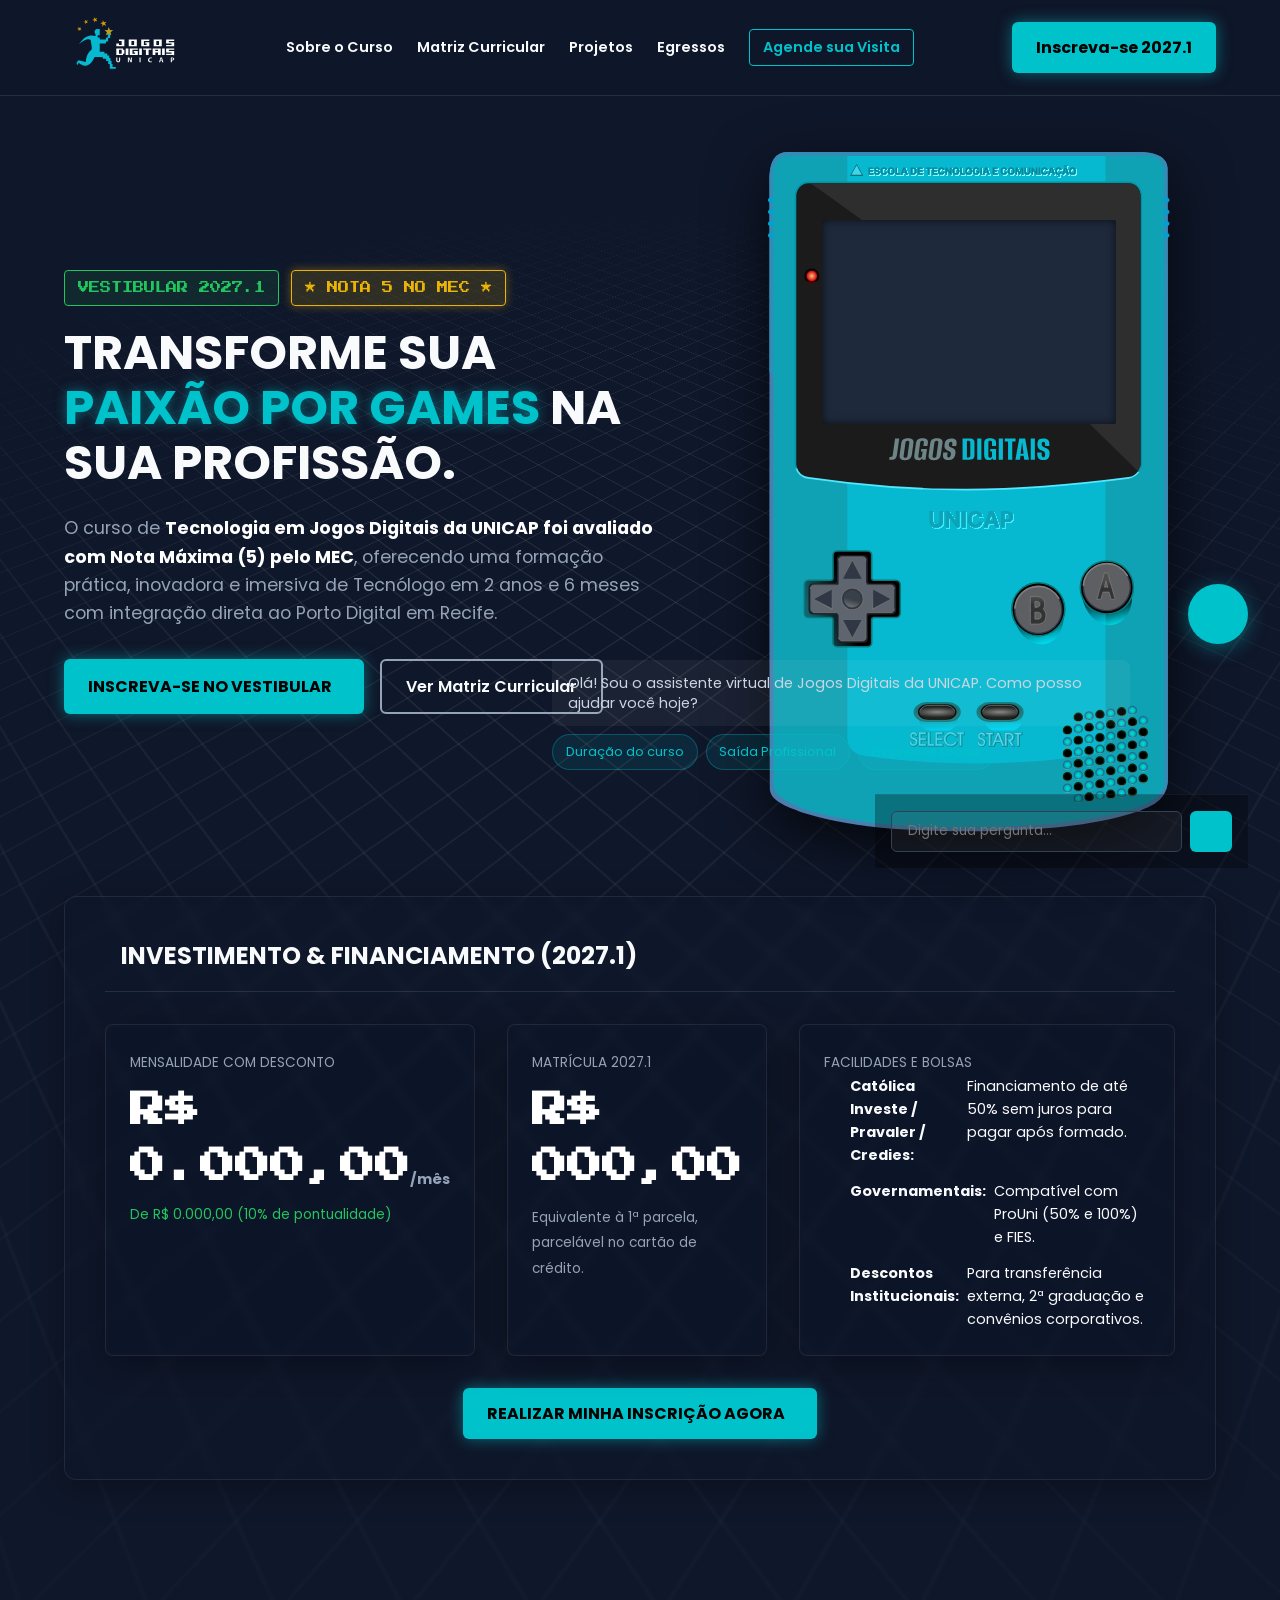
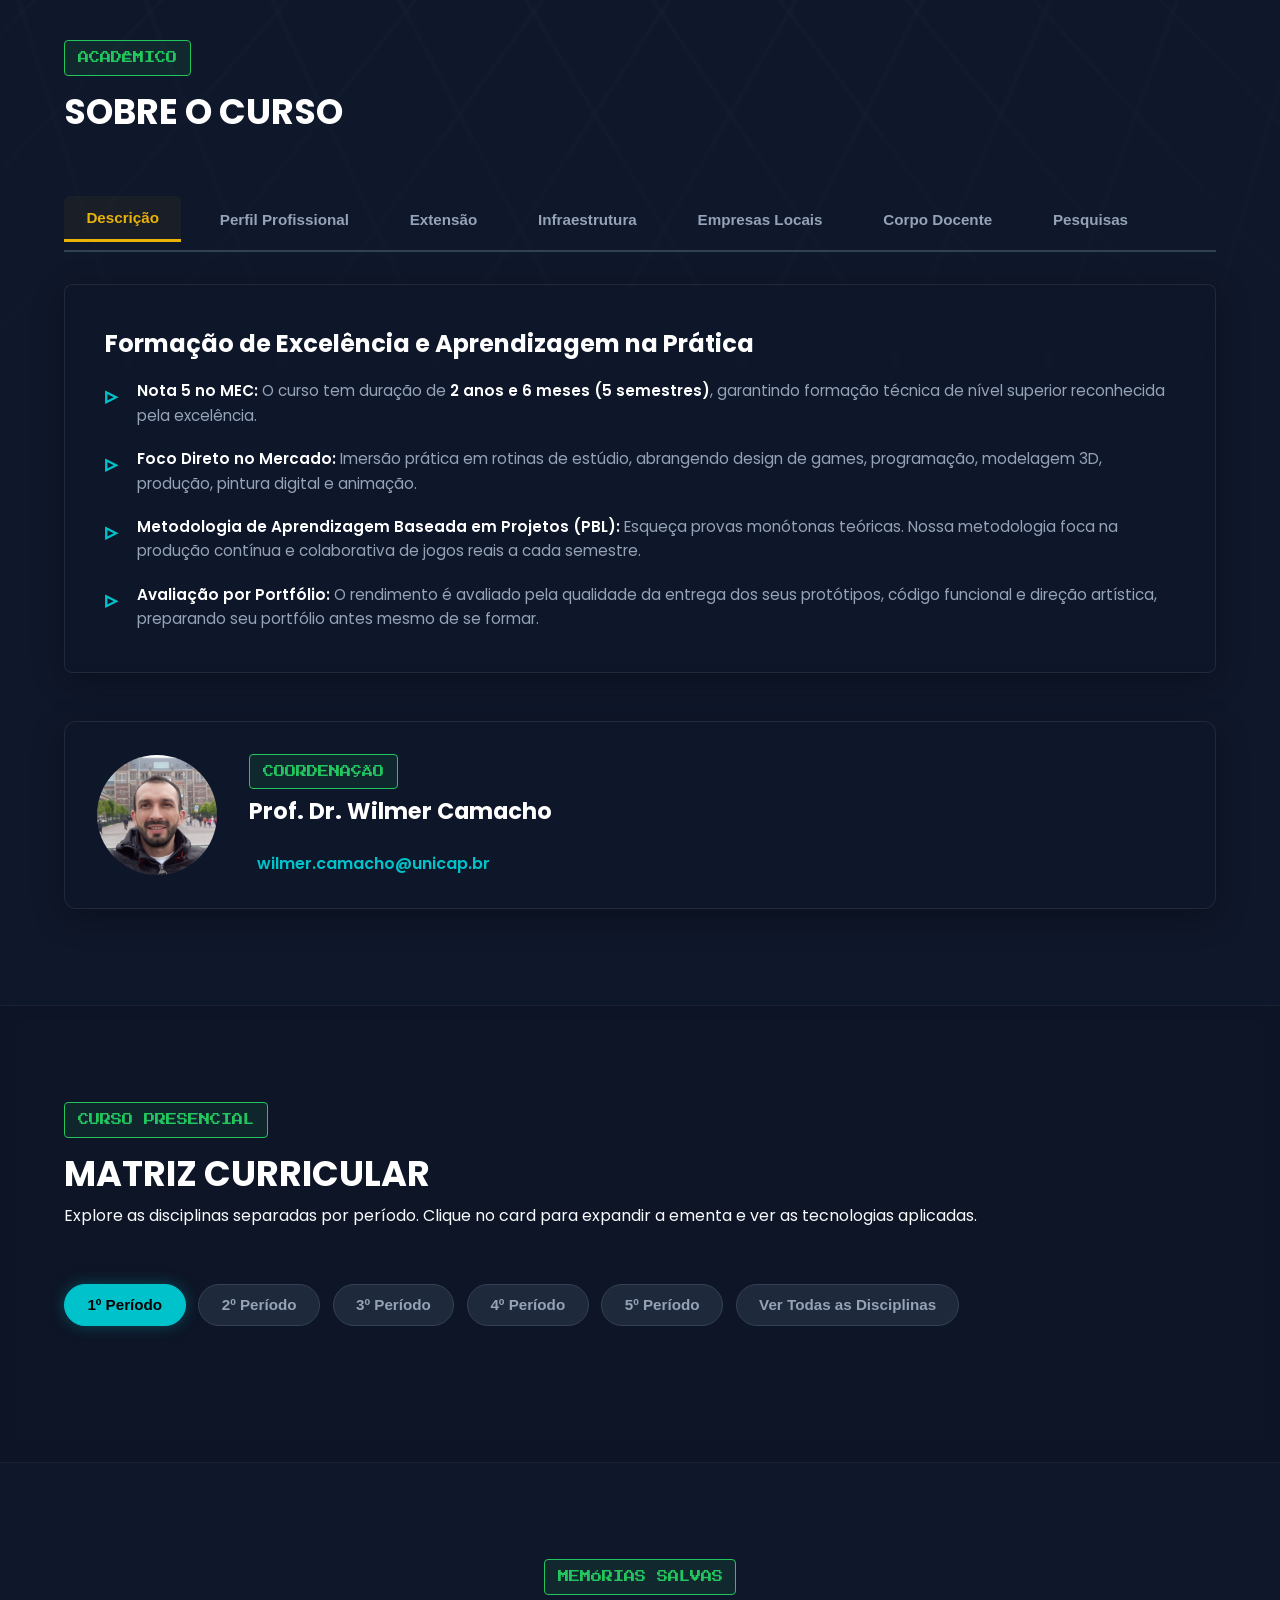
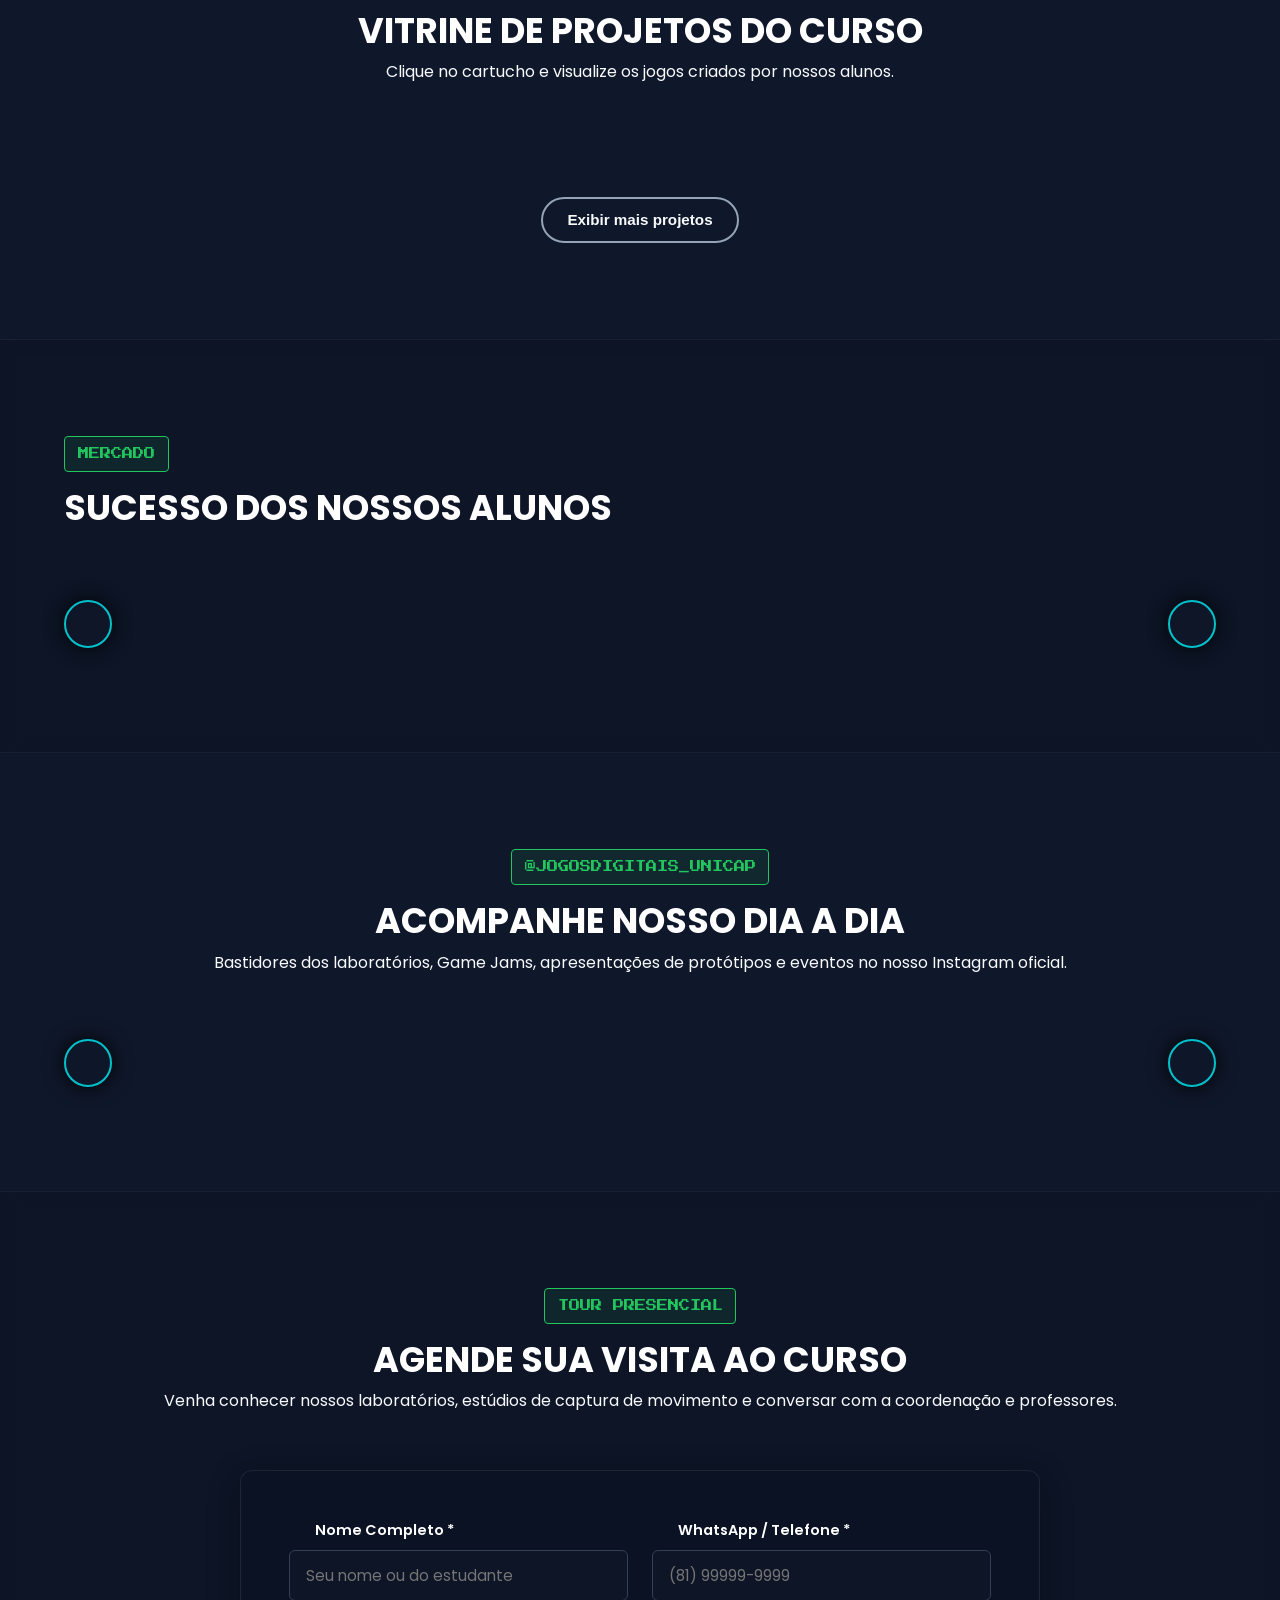
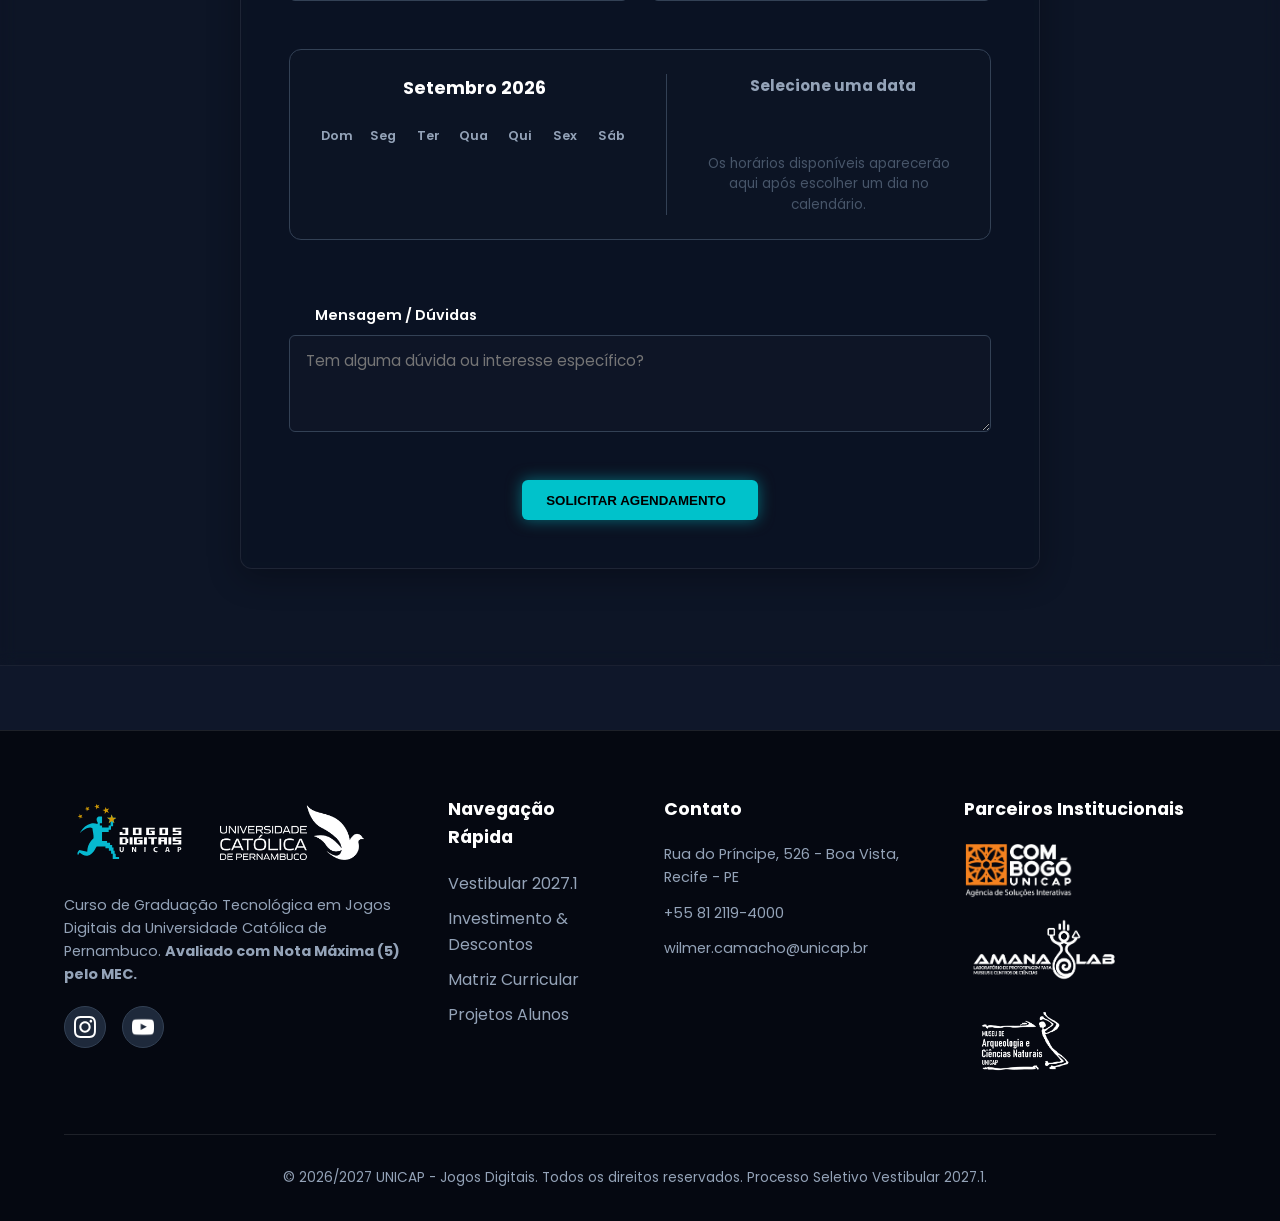
==== index.html @ 8d7120dd "ChatBot Fixed" ====
<!DOCTYPE html>
<html lang="pt-BR">
<head>
    <meta charset="UTF-8">
    <meta name="viewport" content="width=device-width, initial-scale=1.0">
    <title>Jogos Digitais | UNICAP - Nota 5 no MEC | Vestibular 2027.1</title>
    <!-- ========================================== -->
    <!-- CONFIGURAÇÕES DE COMPARTILHAMENTO (OPEN GRAPH) -->
    <!-- ========================================== -->
    
    <!-- Título principal do link -->
    <meta property="og:title" content="Jogos Digitais | UNICAP - Nota 5 no MEC">
    
    <!-- Descrição que aparece embaixo do título -->
    <meta property="og:description" content="Transforme sua paixão por games na sua profissão. Avaliado com nota máxima pelo MEC. Inscreva-se no Vestibular 2027.1!">
    
    <!-- URL exata do seu site publicado na Vercel -->
    <meta property="og:url" content="https://jogosdigitaisunicap.vercel.app">
    
    <link rel="icon" type="image/svg+xml" href="assets/icons/jogos_icon.svg">
    <link rel="preconnect" href="https://fonts.googleapis.com">
    <link rel="preconnect" href="https://fonts.gstatic.com" crossorigin>
    <link href="https://fonts.googleapis.com/css2?family=Poppins:wght@300;400;600;700&family=Press+Start+2P&display=swap" rel="stylesheet">
    <script src="https://unpkg.com/lucide@latest"></script>
    <link rel="stylesheet" href="style.css">
</head>
<body>

    <header class="header">
        <div class="container header-content">
            <a href="#hero" class="logo">
                <img src="assets/logos/Jogos_mec.svg" alt="Logo Jogos Digitais UNICAP" onerror="this.src='https://placehold.co/220x70/111827/00ff66?text=JOGOS+UNICAP'">
            </a>
            <nav class="nav" id="nav-menu">
                <a href="#sobre">Sobre o Curso</a>
                <a href="#matriz">Matriz Curricular</a>
                <a href="#projetos">Projetos</a>
                <a href="#egressos">Egressos</a>
                <a href="#visita" class="nav-highlight">Agende sua Visita</a>
            </nav>
            <a href="#investimento" class="btn-cta-pulse">Inscreva-se 2027.1</a>
            <button class="menu-toggle" id="menu-toggle" aria-label="Abrir Menu">
                <i data-lucide="menu"></i>
            </button>
        </div>
    </header>

    <main>
        <section id="hero" class="hero-section">
            <div class="container hero-grid">
                <div class="hero-text">
                    <div class="badges-group">
                        <span class="badge-retro">VESTIBULAR 2027.1</span>
                        <span class="badge-retro badge-gold">★ NOTA 5 NO MEC ★</span>
                    </div>
                    <h1>TRANSFORME SUA <span class="highlight-teal">PAIXÃO POR GAMES</span> NA SUA PROFISSÃO.</h1>
                    <p>O curso de <strong>Tecnologia em Jogos Digitais da UNICAP foi avaliado com Nota Máxima (5) pelo MEC</strong>, oferecendo uma formação prática, inovadora e imersiva de Tecnólogo em 2 anos e 6 meses com integração direta ao Porto Digital em Recife.</p>
                    <div class="hero-actions">
                        <a href="#investimento" class="btn-primary">INSCREVA-SE NO VESTIBULAR <i data-lucide="gamepad-2"></i></a>
                        <a href="#matriz" class="btn-secondary">Ver Matriz Curricular</a>
                    </div>
                </div>
                <div class="hero-image">
                    <div class="gameboy-wrapper">
                        <img src="assets/demo/jogosboy.svg" alt="Game Boy UNICAP Jogos" class="gameboy-svg">
                        <div class="gameboy-screen">
                            <iframe src="https://www.youtube-nocookie.com/embed/tpFPva4w9Sg?autoplay=1&mute=1&loop=1&playlist=tpFPva4w9Sg&controls=0&showinfo=0&rel=0&modestbranding=1" title="Showreel Jogos UNICAP" allow="accelerometer; autoplay; clipboard-write; encrypted-media; gyroscope; picture-in-picture" allowfullscreen></iframe>
                        </div>
                    </div>
                </div>
            </div>

            <!-- CARD DE INVESTIMENTO (Controlado pelo admin.js) -->
            <div id="investimento" class="container investment-container">
                <div class="investment-card">
                    <div class="inv-header">
                        <i data-lucide="award" class="icon-accent"></i>
                        <h2>INVESTIMENTO & FINANCIAMENTO (2027.1)</h2>
                    </div>
                    <div class="inv-grid">
                        <div class="inv-box highlight-box">
                            <span class="label">Mensalidade com Desconto</span>
                            <div class="price">R$ 0.000,00<span class="period">/mês</span></div>
                            <span class="old-price">De R$ 0.000,00 (10% de pontualidade)</span>
                        </div>
                        <div class="inv-box">
                            <span class="label">Matrícula 2027.1</span>
                            <div class="price">R$ 000,00</div>
                            <span class="desc">Equivalente à 1ª parcela, parcelável no cartão de crédito.</span>
                        </div>
                        <div class="inv-box benefits">
                            <span class="label">Facilidades e Bolsas</span>
                            <ul>
                                <li><i data-lucide="check-circle-2"></i> <strong>Católica Investe / Pravaler / Credies:</strong> Financiamento de até 50% sem juros para pagar após formado.</li>
                                <li><i data-lucide="check-circle-2"></i> <strong>Governamentais:</strong> Compatível com ProUni (50% e 100%) e FIES.</li>
                                <li><i data-lucide="check-circle-2"></i> <strong>Descontos Institucionais:</strong> Para transferência externa, 2ª graduação e convênios corporativos.</li>
                            </ul>
                        </div>
                    </div>
                    <div class="inv-cta text-center">
                        <a href="https://portal.unicap.br/w/jogos-digitais#presencial/sobre" target="_blank" class="btn-primary">REALIZAR MINHA INSCRIÇÃO AGORA <i data-lucide="arrow-right"></i></a>
                    </div>
                </div>
            </div>
        </section>

        <!-- SEÇÃO 2: SOBRE O CURSO -->
        <section id="sobre" class="section">
            <div class="container">
                <div class="section-title">
                    <span class="badge-retro">ACADÊMICO</span>
                    <h2>SOBRE O CURSO</h2>
                </div>
                
                <div class="tabs-header">
                    <button class="tab-btn active" data-tab="tab-desc">Descrição</button>
                    <button class="tab-btn" data-tab="tab-perfil">Perfil Profissional</button>
                    <button class="tab-btn" data-tab="tab-extensao">Extensão</button>
                    <button class="tab-btn" data-tab="tab-infra">Infraestrutura</button>
                    <button class="tab-btn" data-tab="tab-parceiros">Empresas Locais</button>
                    <button class="tab-btn" data-tab="tab-docentes">Corpo Docente</button>
                    <button class="tab-btn" data-tab="tab-pesquisas">Pesquisas</button>
                </div>

                <div class="tabs-content">
                    <div class="tab-pane active" id="tab-desc">
                        <h3>Formação de Excelência e Aprendizagem na Prática</h3>
                        <ul class="custom-bullet-list">
                            <li><strong>Nota 5 no MEC:</strong> O curso tem duração de <strong>2 anos e 6 meses (5 semestres)</strong>, garantindo formação técnica de nível superior reconhecida pela excelência.</li>
                            <li><strong>Foco Direto no Mercado:</strong> Imersão prática em rotinas de estúdio, abrangendo design de games, programação, modelagem 3D, produção, pintura digital e animação.</li>
                            <li><strong>Metodologia de Aprendizagem Baseada em Projetos (PBL):</strong> Esqueça provas monótonas teóricas. Nossa metodologia foca na produção contínua e colaborativa de jogos reais a cada semestre.</li>
                            <li><strong>Avaliação por Portfólio:</strong> O rendimento é avaliado pela qualidade da entrega dos seus protótipos, código funcional e direção artística, preparando seu portfólio antes mesmo de se formar.</li>
                        </ul>
                    </div>
                    
                    <div class="tab-pane" id="tab-perfil">
                        <h3>Competências do Egresso</h3>
                        <p>O profissional formado no curso de Jogos Digitais sai pronto para liderar nas seguintes áreas de atuação:</p>
                        <div class="tags-grid">
                            <span>Programador de Jogos</span>
                            <span>Artista Conceitual</span>
                            <span>Game Designer</span> 
                            <span>Level Designer</span>
                            <span>Produtor</span>
                            <span>Modelador 3D / Animador</span>
                            <span>QA (Quality Assurance)</span>
                        </div>
                    </div>
                    
                    <div class="tab-pane" id="tab-extensao">
                        <h3>Conexão com Empresas e Projetos Reais</h3>
                        <p>Oportunidade de atuar na <a href="https://combogounicap.vercel.app/" class="link-destaque" target="_blank" rel="noopener noreferrer">Combogó UNICAP</a>, a agência de soluções interativas do curso de Jogos desenvolvendo projetos para clientes reais. Além da Combogó temos o projeto Manifesto PowerUP, onde o aluno terá a experiência de atuar em conjunto com a empresa <a href="https://www.manifestogames.com.br" class="link-destaque" target="_blank" rel="noopener noreferrer">Manifesto Games</a> de Recife.</p>
                    </div>
                    
                    <div class="tab-pane" id="tab-infra">
                        <h3>Laboratórios e Tecnologia de Ponta</h3>
                        <p>Máquinas equipadas com 32GB de RAM, placas de vídeo de 8GB VRAM e SSDs, prontas para as maiores Game Engines.</p>
                        <div class="carousel-container" style="margin-top: 2rem;">
                            <button class="carousel-btn prev" id="carousel-prev"><i data-lucide="chevron-left"></i></button>
                            <div class="carousel-track-wrapper">
                                <div class="carousel-track" id="carousel-track">
                                    <div class="carousel-slide"><img src="https://images.unsplash.com/photo-1592478411213-6153e4ebc07d?auto=format&fit=crop&q=80&w=800" alt="Lab Computação Gráfica"><span>Lab de Computação Gráfica (PCs)</span></div>
                                    <div class="carousel-slide"><img src="https://images.unsplash.com/photo-1592478411213-6153e4ebc07d?auto=format&fit=crop&q=80&w=800" alt="Sala de Realidade Virtual"><span>Estúdio de Realidade Virtual (VR) & Realidade Aumentada</span></div>
                                    <div class="carousel-slide"><img src="https://images.unsplash.com/photo-1598488035139-bdbb2231ce04?auto=format&fit=crop&q=80&w=800" alt="Estúdio de Captura"><span>Estúdio de Captura de Movimento (MoCap) & Áudio</span></div>
                                    <div class="carousel-slide"><img src="https://images.unsplash.com/photo-1522071820081-009f0129c71c?auto=format&fit=crop&q=80&w=800" alt="Coworking"><span>Espaço de Coworking e Desenvolvimento de Jogos</span></div>
                                </div>
                            </div>
                            <button class="carousel-btn next" id="carousel-next"><i data-lucide="chevron-right"></i></button>
                        </div>
                    </div>
                    
<div class="tab-pane" id="tab-parceiros">
                        <h3>Conexão com o Porto Digital e Empresas de Recife</h3>
                        
                        <!-- TEXTO SOBRE O MERCADO DE GAMES EM 3 IDIOMAS -->
                        <div class="market-stats" style="margin-bottom: 2rem; background: rgba(15, 23, 42, 0.4); padding: 1.5rem; border-radius: 8px; border-left: 4px solid var(--accent-teal);">
                            
                            <!-- PORTUGUÊS -->
                            <p class="lang-text lang-pt" style="margin-bottom: 0;">O mercado brasileiro de games está em constante expansão, crescendo 8% ao ano e já superando a marca de R$ 12 bilhões em faturamento (<a href="https://www.folhape.com.br/colunistas/tecnologia-e-games/o-mercado-brasileiro-de-games-cresceu-8-em-um-ano-e-ja-supera-r-12-bilhoes/58509/" target="_blank" style="color: #00C2CB; font-weight: bold; text-decoration: none;">Folha PE</a>), consolidando a indústria nacional em um mercado bilionário de altíssimo impacto (<a href="https://www.gazetadopovo.com.br/brasil/industria-nacional-games-fatia-mercado-bilionario-brasil/" target="_blank" style="color: #00C2CB; font-weight: bold; text-decoration: none;">Gazeta do Povo</a>).</p>                        
                        </div>

                        <p>Clique nos estúdios locais para conhecer suas produções:</p>
                        <!-- GERADO VIA JS PELO DATA.JSON -->
                        <div class="partners-grid" id="partners-grid"></div>
                    </div>

                    <div class="tab-pane" id="tab-docentes">
                        <h3>Mestres e Doutores</h3>
                        <p>Conheça os professores que guiarão sua formação acadêmica e profissional:</p>
                        <div class="docentes-grid" id="docentes-grid"></div>
                    </div>

                    <div class="tab-pane" id="tab-pesquisas">
                        <h3>Produções Científicas e Iniciação</h3>
                        <p>Projetos de pesquisa liderados por nossos docentes e alunos, conectando inovação e tecnologia:</p>
                        <div style="margin-bottom: 2rem;">
                            <select class="pesq-dropdown" id="pesq-filter-select" aria-label="Filtrar por professor">
                                <option value="Todos">Exibir todos os docentes</option>
                            </select>
                        </div>
                        <div class="pesquisas-list" id="pesquisas-list"></div>
                    </div>
                </div>

                <!-- COORDENAÇÃO -->
                <div class="coord-card">              
                    <img src="assets/docentes/wilmer.jpeg" alt="Coordenador Prof. Dr. Wilmer Camacho" class="coord-img" onerror="this.src='https://placehold.co/120x120/1e293b/00C2CB?text=UNICAP'">
                    <div class="coord-info">
                        <span class="badge-retro">COORDENAÇÃO</span>
                        <h3>Prof. Dr. Wilmer Camacho</h3>
                        <a href="mailto:wilmer.camacho@unicap.br" class="btn-link"><i data-lucide="mail"></i> wilmer.camacho@unicap.br</a>
                    </div>
                </div>
            </div>
        </section>

        <!-- SEÇÃO 3: MATRIZ CURRICULAR INTERATIVA -->
        <section id="matriz" class="section bg-darker">
            <div class="container">
                <div class="section-title">
                    <span class="badge-retro">CURSO PRESENCIAL</span>
                    <h2>MATRIZ CURRICULAR</h2>
                    <p>Explore as disciplinas separadas por período. Clique no card para expandir a ementa e ver as tecnologias aplicadas.</p>
                </div>
                <div class="filter-pills period-tabs">
                    <button class="pill active" data-period="1º SEMESTRE">1º Período</button>
                    <button class="pill" data-period="2º SEMESTRE">2º Período</button>
                    <button class="pill" data-period="3º SEMESTRE">3º Período</button>
                    <button class="pill" data-period="4º SEMESTRE">4º Período</button>
                    <button class="pill" data-period="5º SEMESTRE">5º Período</button>
                    <button class="pill" data-period="all">Ver Todas as Disciplinas</button>
                </div>
                <div class="curriculum-grid" id="curriculum-grid"></div>
            </div>
        </section>

        <!-- SEÇÃO 4: PROJETOS DOS ALUNOS (CARREGAMENTO +4) -->
        <section id="projetos" class="section">
            <div class="container">
                <div class="section-title text-center">
                    <span class="badge-retro">MEMÓRIAS SALVAS</span>
                    <h2>VITRINE DE PROJETOS DO CURSO</h2>
                    <p>Clique no cartucho e visualize os jogos criados por nossos alunos.</p>
                </div>
                <div class="gbc-grid" id="gbc-grid"></div>
                <div id="load-more-games-container" style="text-align: center; margin-top: 3.5rem;">
                    <button id="load-more-games" class="btn-secondary" style="border-radius: 30px; font-size: 0.95rem;">
                        Exibir mais projetos <i data-lucide="chevron-down"></i>
                    </button>
                </div>
            </div>
        </section>

        <!-- SEÇÃO 5: EGRESSOS -->
        <section id="egressos" class="section bg-darker">
            <div class="container">
                <div class="section-title">
                    <span class="badge-retro">MERCADO</span>
                    <h2>SUCESSO DOS NOSSOS ALUNOS</h2>
                </div>
                <div class="egressos-carousel-wrapper">
                    <button class="egressos-btn prev" id="egressos-prev" aria-label="Ver anterior"><i data-lucide="chevron-left"></i></button>
                    <div class="egressos-grid" id="egressos-grid"></div>
                    <button class="egressos-btn next" id="egressos-next" aria-label="Ver próximo"><i data-lucide="chevron-right"></i></button>
                </div>
            </div>
        </section>

        <!-- SEÇÃO 7: FEED DO INSTAGRAM -->
        <section id="instagram" class="section">
            <div class="container">
                <div class="section-title text-center">
                    <span class="badge-retro">@JOGOSDIGITAIS_UNICAP</span>
                    <h2>ACOMPANHE NOSSO DIA A DIA</h2>
                    <p>Bastidores dos laboratórios, Game Jams, apresentações de protótipos e eventos no nosso Instagram oficial.</p>
                </div>
                <div class="insta-carousel-wrapper">
                    <button class="insta-btn prev" id="insta-prev" aria-label="Ver post anterior"><i data-lucide="chevron-left"></i></button>
                    <div class="insta-grid" id="insta-grid"></div>
                    <button class="insta-btn next" id="insta-next" aria-label="Ver próximo post"><i data-lucide="chevron-right"></i></button>
                </div>
            </div>
        </section>
        
        <!-- SEÇÃO 8: AGENDE SUA VISITA AO CURSO -->
        <section id="visita" class="section bg-darker">
            <div class="container">
                <div class="section-title text-center">
                    <span class="badge-retro">TOUR PRESENCIAL</span>
                    <h2>AGENDE SUA VISITA AO CURSO</h2>
                    <p>Venha conhecer nossos laboratórios, estúdios de captura de movimento e conversar com a coordenação e professores.</p>
                </div>
                
                <div class="schedule-container">
                <!-- Configurações invisíveis do FormSubmit mudar https://formsubmit.co/emaildocoordenador pedir a hash e inserir igual abaixo-->
                  <form id="schedule-form" class="schedule-form" action="https://formsubmit.co/2dcd9e67b56e01b83ef051fa88e1520e" method="POST"> 
    
                      <!-- Configurações invisíveis do FormSubmit -->
                        <input type="hidden" name="_subject" value="Novo Agendamento de Visita - Jogos Digitais">
                        <input type="hidden" name="_captcha" value="false">
                        <input type="hidden" name="_template" value="table">
                        <input type="hidden" name="_cc" value="rennan.raffaele@unicap.br">
                        
                        <div class="form-grid" style="margin-bottom: 1.5rem;">
                            <div class="form-group">
                                <label for="nome"><i data-lucide="user"></i> Nome Completo *</label>
                                <input type="text" id="nome" name="nome" placeholder="Seu nome ou do estudante" required>
                            </div>
                            <div class="form-group">
                                <label for="whatsapp"><i data-lucide="phone"></i> WhatsApp / Telefone *</label>
                                <input type="tel" id="whatsapp" name="whatsapp" placeholder="(81) 99999-9999" required>
                            </div>
                        </div>

                        <!-- NOVO COMPONENTE DE AGENDA -->
                        <div class="custom-booking-wrapper">
                            <!-- Esquerda: Calendário -->
                            <div class="booking-calendar">
                                <div class="calendar-header-nav">
                                    <button type="button" id="cal-prev" aria-label="Mês Anterior"><i data-lucide="chevron-left"></i></button>
                                    <h4 id="cal-month-year">Setembro 2026</h4>
                                    <button type="button" id="cal-next" aria-label="Próximo Mês"><i data-lucide="chevron-right"></i></button>
                                </div>
                                <div class="calendar-weekdays">
                                    <span>Dom</span><span>Seg</span><span>Ter</span><span>Qua</span><span>Qui</span><span>Sex</span><span>Sáb</span>
                                </div>
                                <div class="calendar-days-grid" id="cal-days-grid">
                                    <!-- Dias gerados via JS -->
                                </div>
                            </div>
                            
                            <!-- Direita: Horários -->
                            <div class="booking-times">
                                <h4 id="selected-date-label" class="times-header">Selecione uma data</h4>
                                <div class="times-grid" id="times-grid">
                                    <p class="time-placeholder">Os horários disponíveis aparecerão aqui após escolher um dia no calendário.</p>
                                    <!-- Botões de hora gerados via JS -->
                                </div>
                            </div>
                        </div>

                        <!-- Inputs Ocultos que guardarão a escolha para enviar no formulário -->
                        <input type="hidden" id="data-visita" name="data-visita" required>
                        <input type="hidden" id="hora-visita" name="hora-visita" required>

                        <div class="form-group full-width" style="margin-top: 1.5rem;">
                            <label for="mensagem"><i data-lucide="message-square"></i> Mensagem / Dúvidas</label>
                            <textarea id="mensagem" name="mensagem" rows="3" placeholder="Tem alguma dúvida ou interesse específico?"></textarea>
                        </div>

                        <div class="form-submit text-center">
                            <button type="submit" class="btn-primary" id="btn-submit-agenda">SOLICITAR AGENDAMENTO <i data-lucide="send"></i></button>
                        </div>
                    </form>
                </div>        
                </section>
    </main>

    <!-- FOOTER RESTAURADO E DISTRIBUÍDO EM GRADE -->
    <footer class="footer">
        <div class="container footer-grid">
            <div class="footer-col">
                <div class="footer-logos-group">
                    <a href="https://portal.unicap.br/w/jogos-digitais#presencial/sobre" target="_blank" class="footer-logo-link">
                        <img src="assets/logos/Jogos_mec.svg" alt="Logo Jogos UNICAP" class="footer-logo-main" onerror="this.src='https://placehold.co/180x50/111827/00ff66?text=JOGOS+UNICAP'">
                    </a>
                    <a href="https://portal.unicap.br/w/jogos-digitais#presencial/sobre" target="_blank" class="unicap-link">
                        <img src="assets/logos/Unicap_logo.png" alt="Logo UNICAP" class="footer-logo-unicap" onerror="this.src='https://placehold.co/120x40/1f2937/ffffff?text=UNICAP'">
                    </a>
                </div>
                <p>Curso de Graduação Tecnológica em Jogos Digitais da Universidade Católica de Pernambuco. <strong>Avaliado com Nota Máxima (5) pelo MEC.</strong></p> 
                <div class="social-links">
                    <a href="https://www.instagram.com/jogosdigitais_unicap/" target="_blank" aria-label="Instagram">
                        <img src="assets/icons/instagram_icon.svg" alt="Instagram Oficial" class="custom-social-icon" onerror="this.src='https://placehold.co/24x24/1e293b/ffffff?text=IG'">
                    </a>
                    <a href="https://www.youtube.com/@jogosdigitaisunicap" target="_blank" aria-label="YouTube">
                        <img src="assets/icons/youtube_icon.png" alt="YouTube Oficial" class="custom-social-icon" onerror="this.src='https://placehold.co/24x24/1e293b/ffffff?text=YT'">
                    </a>
                </div>
            </div>
            
            <div class="footer-col">
                <h4>Navegação Rápida</h4>
                <ul>
                    <li><a href="#hero">Vestibular 2027.1</a></li>
                    <li><a href="#investimento">Investimento & Descontos</a></li>
                    <li><a href="#matriz">Matriz Curricular</a></li>
                    <li><a href="#projetos">Projetos Alunos</a></li>
                </ul>
            </div>
            
            <div class="footer-col">
                <h4>Contato</h4>
                <p><i data-lucide="map-pin"></i> Rua do Príncipe, 526 - Boa Vista, Recife - PE</p>
                <p><i data-lucide="phone"></i> +55 81 2119-4000</p>
                <p><i data-lucide="mail"></i> wilmer.camacho@unicap.br</p>
            </div>
            
            <div class="footer-col partners-col">
                <h4>Parceiros Institucionais</h4>
                <div class="footer-logos">
                    <a href="https://www.combogounicap.vercel.app" target="_blank"><img src="assets/logos/Combogo_logo.png" alt="Combogó" class="inst-partner-logo" onerror="this.src='https://placehold.co/120x45/1f2937/ffffff?text=COMBOGÓ'"></a>
                    <a href="https://portal.unicap.br/" target="_blank"><img src="assets/labs/Amana_Lab.png" alt="Amana Lab" class="inst-partner-logo logo-amana" onerror="this.src='https://placehold.co/120x45/1f2937/ffffff?text=AMANA'"></a>
                    <a href="https://portal.unicap.br/museu" target="_blank"><img src="assets/labs/museu.png" alt="Museu" class="inst-partner-logo logo-museu" onerror="this.src='https://placehold.co/120x45/1f2937/ffffff?text=MUSEU'"></a>
                </div>
            </div>
        </div> 
        
        <div class="container">
            <div class="footer-bottom text-center">
                <p id="copyright-text">&copy; 2026/2027 UNICAP - Jogos Digitais. Todos os direitos reservados. Processo Seletivo Vestibular 2027.1.</p>
            </div>
        </div>
    </footer>

    <!-- MODAIS E SCRIPTS -->
    <div id="game-modal" class="modal-overlay hidden">
        <div class="modal-content"><button class="modal-close" id="modal-close"><i data-lucide="x"></i></button><div class="modal-body" id="modal-body"></div></div>
    </div>
    <div id="gameboy-modal" class="modal-overlay hidden">
        <div class="gameboy-modal-content"><button class="modal-close" id="gameboy-close" title="Fechar (ESC)"><i data-lucide="x"></i></button><div class="gameboy-modal-frame"><div class="gameboy-modal-wrapper"><img src="assets/demo/jogosboy.svg" alt="Game Boy" class="gameboy-modal-svg"><div class="gameboy-modal-screen" id="gameboy-modal-screen"></div></div></div></div>
    </div>
    <div id="insta-modal" class="modal-overlay hidden">
        <div class="modal-content insta-modal-content"><button class="modal-close" id="insta-close" title="Fechar (ESC)"><i data-lucide="x"></i></button><div class="insta-modal-body" id="insta-modal-body"></div></div>
    </div>
    <!-- ========================================== -->
    <!-- CHATBOT FLUTUANTE                          -->
    <!-- ========================================== -->
    <div class="chatbot-wrapper">
        <!-- O Botão Flutuante -->
        <button id="chatbot-toggle" class="chatbot-toggle-btn" aria-label="Abrir Chatbot">
            <i data-lucide="message-square-text"></i>
        </button>

<!-- A Janela do Chat -->
        <div id="chatbot-window" class="chatbot-window hidden">
         <div class="chatbot-header">
                <div class="chatbot-title">
                    <img src="assets/icons/jogos_icon.svg" alt="Ícone Bot" style="width: 26px; height: 26px; filter: drop-shadow(0 0 5px rgba(0, 194, 203, 0.8));">
                    <div>
                        <h4>Assistente UNICAP</h4>
                        <span>Tire dúvidas sobre o curso</span>
                    </div>
                </div>
                <!-- NOVO: Grupo de botões de ação -->
                <div style="display: flex; gap: 10px;">
                    <button id="chatbot-expand" style="background:none; border:none; color:#fff; cursor:pointer;"><i data-lucide="maximize"></i></button>
                    <button id="chatbot-close" style="background:none; border:none; color:#fff; cursor:pointer;"><i data-lucide="x"></i></button>
                </div>
            </div>
                <button id="chatbot-close"><i data-lucide="x"></i></button>
            </div>
            
            <div class="chatbot-messages" id="chatbot-messages">
                <div class="chat-msg bot-msg">
                    Olá! Sou o assistente virtual de Jogos Digitais da UNICAP. Como posso ajudar você hoje?
                </div>
                
                <!-- OPÇÕES RÁPIDAS -->
                <div class="chatbot-quick-options" id="quick-options">
                    <button class="quick-btn">Duração do curso</button>
                    <button class="quick-btn">Saída Profissional</button>
                    <button class="quick-btn">Empresas Locais</button>
                </div>
            </div>
            
            <div class="chatbot-input-area">
                <input type="text" id="chatbot-input" placeholder="Digite sua pergunta...">
                <button id="chatbot-send"><i data-lucide="send-horizonal"></i></button>
            </div>
        </div>
    
    <!-- SCRIPT PRINCIPAL DE RENDERIZAÇÃO -->
    <script src="script.js"></script>
    
    <!-- SCRIPT DE ADMINISTRAÇÃO E GERAÇÃO DE JSON -->
    <script src="admin.js"></script>
    

</body>
</html>
---- style.css ----
/* VARIÁVEIS & RESET */
:root {
    --bg-dark: #0f172a;
    --bg-darker: #090e1a;
    --card-bg: #1e293b;
    --text-main: #f8fafc;
    --text-muted: #94a3b8;
    
    --accent-teal: #00C2CB; 
    --accent-teal-hover: #009DA4;
    --accent-green: #22c55e;
    --accent-cyan: #38bdf8;
    --accent-yellow: #eab308;
    
    --font-main: 'Poppins', sans-serif;
    --font-retro: 'Press Start 2P', monospace;
}

* { margin: 0; padding: 0; box-sizing: border-box; }
html { scroll-behavior: smooth; font-size: 16px; }
body { background-color: var(--bg-dark); color: var(--text-main); font-family: var(--font-main); line-height: 1.6; overflow-x: hidden; }

.container { max-width: 1200px; margin: 0 auto; padding: 0 1.5rem; }
.section { padding: 6rem 0; }
.bg-darker { background-color: var(--bg-darker); border-top: 1px solid rgba(255, 255, 255, 0.05); border-bottom: 1px solid rgba(255, 255, 255, 0.05); }
.text-center { text-align: center; }
.w-full { width: 100%; text-align: center; }
.hidden { display: none !important; }

/* BADGES E TIPOGRAFIA RETRO */
.badges-group { display: flex; gap: 0.8rem; flex-wrap: wrap; margin-bottom: 1.2rem; }
.badge-retro { font-family: var(--font-retro); font-size: 0.7rem; color: var(--accent-green); background: rgba(34, 197, 94, 0.1); padding: 0.5rem 0.8rem; border-radius: 4px; border: 1px solid var(--accent-green); display: inline-block; text-transform: uppercase; }
.badge-gold { color: var(--accent-yellow); background: rgba(234, 179, 8, 0.15); border-color: var(--accent-yellow); box-shadow: 0 0 10px rgba(234, 179, 8, 0.4); animation: glowPulse 2s infinite alternate; }

@keyframes glowPulse { from { box-shadow: 0 0 5px rgba(234, 179, 8, 0.4); } to { box-shadow: 0 0 18px rgba(234, 179, 8, 0.8); } }

.section-title { margin-bottom: 3.5rem; }
.section-title h2 { font-size: 2.2rem; font-weight: 700; color: #fff; margin-top: 0.5rem; }

/* HEADER FIXO (GLASSMORPHISM) */
.header { position: fixed; top: 0; left: 0; width: 100%; z-index: 1000; background: rgba(15, 23, 42, 0.9); backdrop-filter: blur(12px); -webkit-backdrop-filter: blur(12px); border-bottom: 1px solid rgba(255, 255, 255, 0.1); }
.header-content { display: flex; justify-content: space-between; align-items: center; height: 95px; }
.logo img { height: 70px; width: auto; object-fit: contain; transition: transform 0.2s; }
.logo:hover img { transform: scale(1.05); }
.nav { display: flex; gap: 1.5rem; align-items: center; }
.nav a { color: var(--text-main); text-decoration: none; font-size: 0.9rem; font-weight: 600; transition: color 0.3s; }
.nav a:hover { color: var(--accent-teal); }
.nav-highlight { color: var(--accent-teal) !important; border: 1px solid var(--accent-teal); padding: 0.4rem 0.8rem; border-radius: 4px; transition: all 0.3s; }
.nav-highlight:hover { background: var(--accent-teal); color: #000 !important; }
.menu-toggle { display: none; background: none; border: none; color: #fff; cursor: pointer; }

/* BOTÕES RETRO & PULSE */
.btn-cta-pulse, .btn-primary { background: var(--accent-teal); color: #000; padding: 0.8rem 1.5rem; border-radius: 6px; font-weight: 700; text-decoration: none; display: inline-flex; align-items: center; justify-content: center; gap: 0.5rem; box-shadow: 0 0 15px rgba(0, 194, 203, 0.5); transition: transform 0.2s, box-shadow 0.2s, background 0.3s; border: none; cursor: pointer; }
.btn-cta-pulse:hover, .btn-primary:hover { transform: translateY(-2px); box-shadow: 0 0 25px rgba(0, 194, 203, 0.8); background: var(--accent-teal-hover); color: #fff; }
.btn-secondary { background: transparent; color: var(--text-main); padding: 0.8rem 1.5rem; border-radius: 6px; font-weight: 600; text-decoration: none; border: 2px solid var(--text-muted); transition: all 0.3s; display: inline-flex; align-items: center; justify-content: center; cursor: pointer;}
.btn-secondary:hover { border-color: var(--accent-teal); color: var(--accent-teal); }

/* HERO SECTION */
.hero-section { padding-top: 9.5rem; padding-bottom: 4rem; }
.hero-grid { display: grid; grid-template-columns: 1.2fr 1fr; gap: 4rem; align-items: center; }
.hero-text h1 { font-size: 3rem; line-height: 1.15; margin-bottom: 1.5rem; font-weight: 700; }
.highlight-teal { color: var(--accent-teal); text-shadow: 0 0 12px rgba(0, 194, 203, 0.5); }
.hero-text p { font-size: 1.1rem; color: var(--text-muted); margin-bottom: 2rem; }
.hero-text p strong { color: #fff; }
.hero-actions { display: flex; gap: 1rem; flex-wrap: wrap; }

/* GAME BOY WRAPPER & TELA DO VÍDEO */
.gameboy-wrapper { position: relative; width: 420px; height: 680px; margin: 0 auto; display: flex; justify-content: center; align-items: center; cursor: pointer !important; transition: transform 0.3s cubic-bezier(0.175, 0.885, 0.32, 1.275), filter 0.3s ease !important; }
.gameboy-wrapper:hover { transform: scale(1.05) translateY(-6px) !important; filter: drop-shadow(0 25px 35px rgba(0, 194, 203, 0.45)) !important; }
.gameboy-svg { width: 420px; height: 680px; display: block; position: relative; z-index: 1; filter: drop-shadow(0 20px 30px rgba(0, 0, 0, 0.7)); }
.gameboy-screen { position: absolute; top: 10%; left: 15%; width: 70%; height: 30%; z-index: 2; background: #1e293b; border-radius: 2px; overflow: hidden; box-shadow: inset 0 0 10px rgba(0, 0, 0, 0.6); }
.gameboy-screen iframe { width: 100%; height: 100%; border: none; display: block; object-fit: cover; }

/* GLASSMORPHISM SUAVE */
.investment-card, .tab-pane, .coord-card, .curriculum-item, .card-generic, .schedule-container, .modal-content, .pesquisa-item { background: rgba(30, 41, 59, 0.6) !important; backdrop-filter: blur(12px) !important; -webkit-backdrop-filter: blur(12px) !important; border: 1px solid rgba(0, 194, 203, 0.25) !important; box-shadow: 0 10px 30px rgba(0, 0, 0, 0.5), inset 0 1px 0 rgba(255, 255, 255, 0.08) !important; transition: all 0.3s ease; }
.card-generic:hover, .curriculum-item:hover, .pesquisa-item:hover { background: rgba(30, 41, 59, 0.85) !important; border-color: var(--accent-teal) !important; box-shadow: 0 15px 35px rgba(0, 194, 203, 0.25), inset 0 1px 0 rgba(255, 255, 255, 0.15) !important; transform: translateY(-4px); }

/* CARD DE INVESTIMENTO */
.investment-container { margin-top: 4rem; }
.investment-card { border-radius: 12px; padding: 2.5rem; }
.inv-header { display: flex; align-items: center; gap: 1rem; margin-bottom: 2rem; border-bottom: 1px solid rgba(255,255,255,0.1); padding-bottom: 1rem; }
.icon-accent { color: var(--accent-yellow); }
.inv-grid { display: grid; grid-template-columns: 1fr 1fr 1.5fr; gap: 2rem; margin-bottom: 2rem; }
.inv-box { background: rgba(15, 23, 42, 0.6); padding: 1.5rem; border-radius: 8px; border: 1px solid rgba(255,255,255,0.05); }
.highlight-box { border-color: var(--accent-green); background: rgba(34, 197, 94, 0.05); }
.inv-box .label { font-size: 0.85rem; color: var(--text-muted); text-transform: uppercase; }
.inv-box .price { font-size: 2.2rem; font-weight: 700; color: #fff; margin: 0.5rem 0; font-family: var(--font-retro); }
.inv-box .period { font-size: 0.9rem; font-family: var(--font-main); color: var(--text-muted); }
.inv-box .old-price { font-size: 0.85rem; color: var(--accent-green); display: block; }
.inv-box .desc { font-size: 0.85rem; color: var(--text-muted); }
.benefits ul { list-style: none; display: flex; flex-direction: column; gap: 0.8rem; }
.benefits li { display: flex; align-items: flex-start; gap: 0.5rem; font-size: 0.9rem; }
.benefits i { color: var(--accent-teal); flex-shrink: 0; width: 18px; }

/* TABS SOBRE O CURSO E LISTA BULLET POINTS */
.custom-bullet-list { list-style: none; display: flex; flex-direction: column; gap: 1.2rem; }
.custom-bullet-list li { position: relative; padding-left: 2rem; color: var(--text-muted); font-size: 0.95rem; line-height: 1.6; }
.custom-bullet-list li::before { content: '▹'; position: absolute; left: 0; top: -2px; font-size: 1.5rem; color: var(--accent-teal); font-weight: bold; }
.custom-bullet-list li strong { color: #fff; font-weight: 600; }
.tabs-header { display: flex; gap: 1rem; border-bottom: 2px solid #334155; margin-bottom: 2rem; overflow-x: auto; padding-bottom: 0.5rem; }
.tab-btn { background: none; border: none; color: var(--text-muted); font-size: 0.95rem; font-weight: 600; padding: 0.8rem 1.4rem; cursor: pointer; transition: all 0.3s; border-radius: 6px 6px 0 0; white-space: nowrap; }
.tab-btn.active { color: var(--accent-yellow); border-bottom: 3px solid var(--accent-yellow); background: rgba(234, 179, 8, 0.05); }
.tab-pane { display: none; padding: 2.5rem; border-radius: 8px; }
.tab-pane.active { display: block; animation: fadeIn 0.4s ease; }
.tab-pane h3 { color: #fff; margin-bottom: 1rem; font-size: 1.5rem; }
.tab-pane > p { margin-bottom: 1.5rem; }
.tags-grid, .partners-grid { display: flex; flex-wrap: wrap; gap: 1rem; margin-top: 1.5rem; }
.tags-grid span { background: rgba(0, 194, 203, 0.1); color: var(--accent-teal); padding: 0.5rem 1rem; border-radius: 20px; font-weight: 600; border: 1px solid var(--accent-teal); }
.partner-btn { text-decoration: none; display: inline-flex; align-items: center; justify-content: center; padding: 1rem 1.5rem; border-radius: 6px; font-family: var(--font-retro); font-size: 0.8rem; color: #94a3b8; background: rgba(15, 23, 42, 0.8); border: 1px solid #334155; transition: all 0.3s ease; cursor: pointer; }
.partner-btn:hover { background: rgba(0, 194, 203, 0.15); border-color: var(--accent-teal); color: #fff; transform: translateY(-3px); box-shadow: 0 5px 15px rgba(0, 194, 203, 0.2); }

/* CARD DO COORDENADOR */
.coord-card { display: flex; align-items: center; gap: 2rem; padding: 2rem; border-radius: 12px; margin-top: 3rem; width: 100%; border-left: 5px solid var(--accent-teal) !important; }
.coord-img { width: 120px; height: 120px; border-radius: 50%; object-fit: cover; }
.coord-info h3 { font-size: 1.4rem; color: #fff; margin: 0.3rem 0; }
.btn-link { color: var(--accent-teal); text-decoration: none; display: inline-flex; align-items: center; gap: 0.5rem; margin-top: 1rem; font-weight: 600; }
.link-destaque, .link-destaque:visited { color: var(--accent-teal) !important; font-weight: 700 !important; text-decoration: underline; text-underline-offset: 3px; transition: color 0.3s, text-shadow 0.3s; }
.link-destaque:hover, .link-destaque:active { color: var(--accent-yellow) !important; text-shadow: 0 0 8px rgba(234, 179, 8, 0.4); }

/* ESTILO DO DROPDOWN DISCRETO (PESQUISAS) */
.pesq-dropdown { background-color: var(--card-bg); color: var(--text-main); border: 1px solid #334155; padding: 0.7rem 2.5rem 0.7rem 1.4rem; border-radius: 30px; font-family: var(--font-main); font-size: 0.95rem; font-weight: 600; cursor: pointer; transition: all 0.3s; appearance: none; -webkit-appearance: none; -moz-appearance: none; background-image: url("data:image/svg+xml;charset=US-ASCII,%3Csvg%20xmlns%3D%22http%3A%2F%2Fwww.w3.org%2F2000%2Fsvg%22%20width%3D%2224%22%20height%3D%2224%22%20viewBox%3D%220%200%2024%2024%22%20fill%3D%22none%22%20stroke%3D%22%2300C2CB%22%20stroke-width%3D%222%22%20stroke-linecap%3D%22round%22%20stroke-linejoin%3D%22round%22%3E%3Cpolyline%20points%3D%226%209%2012%2015%2018%209%22%3E%3C%2Fpolyline%3E%3C%2Fsvg%3E"); background-repeat: no-repeat; background-position: right 1rem center; background-size: 1.2rem; box-shadow: 0 4px 6px rgba(0,0,0,0.3); margin-bottom: 2rem; display: inline-block; }
.pesq-dropdown:hover, .pesq-dropdown:focus { border-color: var(--accent-teal); box-shadow: 0 0 15px rgba(0, 194, 203, 0.3); outline: none; }
.pesq-dropdown option { background-color: var(--bg-dark); color: var(--text-main); font-weight: normal; }

/* PESQUISAS & BADGES LATERAIS */
.pesquisas-list { display: flex; flex-direction: column; gap: 1.2rem; }
.pesquisa-item { padding: 1.5rem; border-radius: 8px; border-left: 4px solid var(--accent-yellow) !important; display: flex; justify-content: space-between; align-items: center; gap: 1.5rem; }
.pesquisa-info { flex: 1; }
.pesquisa-item h4 { color: #fff; font-size: 1.05rem; margin-bottom: 0.3rem; }
.pesquisa-item p { color: var(--text-muted); font-size: 0.85rem; }
.pesquisa-badge-wrapper { flex-shrink: 0; display: flex; align-items: center; justify-content: center; }

/* MATRIZ CURRICULAR INTERATIVA */
.filter-pills { display: flex; gap: 0.8rem; flex-wrap: wrap; margin-bottom: 2.5rem; }
.pill { background: var(--card-bg); color: var(--text-muted); border: 1px solid #334155; padding: 0.7rem 1.4rem; border-radius: 30px; cursor: pointer; font-weight: 600; transition: all 0.3s; font-size: 0.95rem; }
.pill.active, .pill:hover { background: var(--accent-teal); color: #000; border-color: var(--accent-teal); box-shadow: 0 0 15px rgba(0, 194, 203, 0.3); }
.curriculum-grid { display: flex; flex-direction: column; gap: 1rem; }
.curriculum-item { border-radius: 8px; overflow: hidden; }
.curriculum-header { padding: 1.2rem 1.5rem; display: flex; justify-content: space-between; align-items: center; cursor: pointer; background: rgba(255,255,255,0.02); }
.curriculum-header h4 { font-size: 1.1rem; color: #fff; }
.curriculum-header .sem-tag { font-family: var(--font-retro); font-size: 0.7rem; color: var(--accent-yellow); }
.curriculum-body { padding: 0 1.5rem; max-height: 0; overflow: hidden; transition: max-height 0.3s ease-out, padding 0.3s ease; }
.curriculum-item.open .curriculum-body { padding: 1.5rem; max-height: 400px; border-top: 1px solid rgba(255,255,255,0.05); }
.tech-tags { display: flex; gap: 0.5rem; flex-wrap: wrap; margin-top: 1rem; }
.tech-tag { background: rgba(15, 23, 42, 0.8); font-size: 0.75rem; padding: 0.3rem 0.6rem; border-radius: 4px; color: var(--accent-green); border: 1px solid rgba(34, 197, 94, 0.3); }

/* SEÇÃO 4: CARTUCHOS GAME BOY COLOR EM GRID (LIMITE DE 4 POR VEZ) */
.gbc-grid { display: grid; grid-template-columns: repeat(auto-fit, minmax(240px, 1fr)); gap: 2.5rem; justify-items: center; }
.gbc-cartridge { width: 100%; max-width: 310px; background: #e2e8f0; border-radius: 12px 12px 4px 4px; padding: 1rem; position: relative; box-shadow: 0 10px 20px rgba(0,0,0,0.5), inset 0 3px 0 #fff; cursor: pointer; transition: transform 0.3s, box-shadow 0.3s; border: 2px solid #94a3b8; display: flex; flex-direction: column; justify-content: space-between; }
.gbc-cartridge:hover { transform: translateY(-8px); box-shadow: 0 15px 30px rgba(0, 194, 203, 0.45); }
.gbc-top-grip { display: flex; justify-content: center; gap: 6px; margin-bottom: 0.8rem; }
.gbc-top-grip span { width: 25px; height: 4px; background: #cbd5e1; border-radius: 2px; box-shadow: inset 0 1px 1px rgba(0,0,0,0.2); }
.gbc-label { background: #0f172a; border-radius: 8px; padding: 0.6rem; border: 2px solid #475569; text-align: center; box-shadow: inset 0 0 10px rgba(0,0,0,0.8); }
.gbc-image { width: 100%; height: 160px; object-fit: cover; border-radius: 4px; margin-bottom: 0.5rem; border: 1px solid var(--accent-teal); aspect-ratio: 16 / 12; }
.gbc-label h4 { font-family: var(--font-retro); font-size: 0.8rem; color: #fff; margin: 0.5rem 0 0.2rem 0; white-space: nowrap; overflow: hidden; text-overflow: ellipsis; }
.gbc-label .year { font-size: 0.75rem; color: var(--accent-yellow); font-weight: 600; }
.gbc-footer { text-align: center; margin-top: 0.8rem; font-family: var(--font-retro); font-size: 0.6rem; color: #64748b; font-weight: bold; }

/* GRIDS GERAIS (DOCENTES, EGRESSOS) */
.docentes-grid { display: grid; grid-template-columns: repeat(auto-fit, minmax(250px, 1fr)); gap: 1.5rem; }
.egressos-grid { display: flex !important; gap: 1.5rem; overflow-x: auto; padding-top: 1rem; padding-bottom: 3rem !important; scroll-snap-type: x mandatory; scroll-behavior: smooth; -webkit-overflow-scrolling: touch; }
.egressos-grid .card-generic { flex: 0 0 310px; scroll-snap-align: start; display: flex; flex-direction: column; justify-content: space-between; }
.egressos-grid::-webkit-scrollbar { height: 8px; }
.egressos-grid::-webkit-scrollbar-track { background: rgba(15, 23, 42, 0.6); border-radius: 4px; border: 1px solid rgba(255, 255, 255, 0.05); }
.egressos-grid::-webkit-scrollbar-thumb { background: var(--accent-teal); border-radius: 4px; box-shadow: 0 0 10px rgba(0, 194, 203, 0.5); }
.egressos-grid::-webkit-scrollbar-thumb:hover { background: var(--accent-teal-hover); }

/* BOTÕES DE ROLAGEM */
.egressos-carousel-wrapper { position: relative; width: 100%; display: flex; align-items: center; padding: 0 3.5rem; }
.egressos-btn { position: absolute; top: 50%; transform: translateY(-50%); z-index: 20; background: rgba(15, 23, 42, 0.95); border: 2px solid var(--accent-teal); color: #fff; width: 48px; height: 48px; border-radius: 50%; display: flex; align-items: center; justify-content: center; cursor: pointer; box-shadow: 0 0 20px rgba(0, 0, 0, 0.9); transition: all 0.2s cubic-bezier(0.175, 0.885, 0.32, 1.275); }
.egressos-btn:hover { background: var(--accent-teal); color: #000; transform: translateY(-50%) scale(1.15); box-shadow: 0 0 25px rgba(0, 194, 203, 0.8); }
.egressos-btn.prev { left: 0; }
.egressos-btn.next { right: 0; }
@media (max-width: 768px) { .egressos-carousel-wrapper { padding: 0; } .egressos-btn { display: none !important; } }

.card-generic { border-radius: 10px; padding: 1.5rem; }
.card-img { width: 80px; height: 80px; border-radius: 50%; object-fit: cover; margin-bottom: 1rem; }
.card-generic h4 { font-size: 1.15rem; color: #fff; margin-bottom: 0.3rem; }
.card-generic .sub { font-size: 0.85rem; color: var(--accent-green); margin-bottom: 0.8rem; display: block; }
.card-generic p { font-size: 0.9rem; color: var(--text-muted); margin-bottom: 1.2rem; }

/* CARROSSEL INFRAESTRUTURA */
.carousel-container { display: flex; align-items: center; gap: 1rem; max-width: 1000px; margin: 0 auto; }
.carousel-track-wrapper { overflow: hidden; width: 100%; border-radius: 12px; }
.carousel-track { display: flex; transition: transform 0.5s ease-in-out; }
.carousel-slide { min-width: 100%; position: relative; }
.carousel-slide img { width: 100%; height: 450px; object-fit: cover; }
.carousel-slide span { position: absolute; bottom: 0; left: 0; width: 100%; background: rgba(15, 23, 42, 0.9); padding: 1rem; text-align: center; color: #fff; font-weight: 600; }
.carousel-btn { background: var(--card-bg); border: 1px solid #334155; color: #fff; width: 45px; height: 45px; border-radius: 50%; cursor: pointer; display: flex; align-items: center; justify-content: center; transition: all 0.3s; flex-shrink: 0; }
.carousel-btn:hover { background: var(--accent-teal); color: #000; }

/* AGENDAMENTO DE VISITA */
.schedule-container { max-width: 800px; margin: 0 auto; border-radius: 12px; padding: 3rem; }
.schedule-form { display: flex; flex-direction: column; gap: 1.5rem; }
.form-grid { display: grid; grid-template-columns: 1fr 1fr; gap: 1.5rem; }
.form-group { display: flex; flex-direction: column; gap: 0.5rem; }
.form-group.full-width { width: 100%; }
.form-group label { font-size: 0.9rem; font-weight: 600; color: #fff; display: flex; align-items: center; gap: 0.5rem; }
.form-group label i { color: var(--accent-teal); width: 18px; height: 18px; }
.form-group input, .form-group textarea { background: rgba(15, 23, 42, 0.8); border: 1px solid #334155; border-radius: 6px; padding: 0.8rem 1rem; color: #fff; font-family: var(--font-main); font-size: 0.95rem; transition: border-color 0.3s, box-shadow 0.3s; }
.form-group input:focus, .form-group textarea:focus { outline: none; border-color: var(--accent-teal); box-shadow: 0 0 10px rgba(0, 194, 203, 0.3); }
input[type="date"]::-webkit-calendar-picker-indicator, input[type="time"]::-webkit-calendar-picker-indicator { filter: invert(1); cursor: pointer; }
.time-hint { font-size: 0.75rem; color: var(--accent-yellow); }
.inv-cta, .form-submit { text-align: center; width: 100%; margin-top: 1.5rem; }
/* ====================================================
   NOVO COMPONENTE DE AGENDA (CALENDÁRIO INTERATIVO)
   ==================================================== */
.custom-booking-wrapper {
    display: grid;
    grid-template-columns: 1fr 300px;
    gap: 2rem;
    background: rgba(15, 23, 42, 0.4);
    border: 1px solid #334155;
    border-radius: 12px;
    padding: 1.5rem;
    margin-bottom: 1rem;
}

.calendar-header-nav {
    display: flex;
    justify-content: space-between;
    align-items: center;
    margin-bottom: 1.5rem;
}

.calendar-header-nav h4 {
    color: #fff;
    font-size: 1.1rem;
    margin: 0;
}

.calendar-header-nav button {
    background: transparent;
    border: none;
    color: var(--text-muted);
    cursor: pointer;
    transition: color 0.2s;
    display: flex;
    align-items: center;
    justify-content: center;
}

.calendar-header-nav button:hover {
    color: var(--accent-teal);
}

.calendar-weekdays {
    display: grid;
    grid-template-columns: repeat(7, 1fr);
    text-align: center;
    color: var(--text-muted);
    font-size: 0.8rem;
    font-weight: 600;
    margin-bottom: 0.8rem;
}

.calendar-days-grid {
    display: grid;
    grid-template-columns: repeat(7, 1fr);
    gap: 0.3rem;
}

.cal-day-btn {
    background: transparent;
    border: 2px solid transparent;
    color: #fff;
    font-family: var(--font-main);
    font-size: 0.9rem;
    aspect-ratio: 1 / 1;
    border-radius: 50%;
    cursor: pointer;
    transition: all 0.2s;
    display: flex;
    align-items: center;
    justify-content: center;
}

.cal-day-btn:hover:not(.disabled) {
    background: rgba(0, 194, 203, 0.1);
    border-color: var(--accent-teal);
}

.cal-day-btn.selected {
    background: var(--accent-teal);
    color: #000;
    font-weight: bold;
    border-color: var(--accent-teal);
    box-shadow: 0 0 10px rgba(0, 194, 203, 0.5);
}

.cal-day-btn.disabled {
    color: #334155;
    cursor: not-allowed;
    background: transparent;
}

.cal-day-btn.empty {
    pointer-events: none;
}

/* Painel de Horários (Direita) */
.booking-times {
    border-left: 1px solid #334155;
    padding-left: 2rem;
    display: flex;
    flex-direction: column;
}

.times-header {
    color: var(--text-muted);
    font-size: 0.95rem;
    margin-bottom: 1.5rem;
    text-align: center;
    min-height: 24px;
}

.time-placeholder {
    color: #475569;
    font-size: 0.85rem;
    text-align: center;
    line-height: 1.5;
    margin-top: 2rem;
}

.times-grid {
    display: flex;
    flex-direction: column;
    gap: 0.8rem;
    overflow-y: auto;
    max-height: 300px;
    padding-right: 0.5rem;
}

/* Custom Scrollbar para os horários */
.times-grid::-webkit-scrollbar { width: 6px; }
.times-grid::-webkit-scrollbar-track { background: rgba(15, 23, 42, 0.6); border-radius: 4px; }
.times-grid::-webkit-scrollbar-thumb { background: #334155; border-radius: 4px; }
.times-grid::-webkit-scrollbar-thumb:hover { background: var(--accent-teal); }

.time-slot-btn {
    background: transparent;
    border: 1px solid var(--accent-teal);
    color: var(--accent-teal);
    padding: 0.8rem;
    border-radius: 6px;
    font-family: var(--font-main);
    font-size: 0.95rem;
    font-weight: 600;
    cursor: pointer;
    transition: all 0.2s;
    text-align: center;
}

.time-slot-btn:hover {
    background: rgba(0, 194, 203, 0.1);
}

.time-slot-btn.selected {
    background: var(--accent-teal);
    color: #000;
    box-shadow: 0 0 15px rgba(0, 194, 203, 0.4);
}

/* Responsividade do Calendário */
@media (max-width: 768px) {
    .custom-booking-wrapper {
        grid-template-columns: 1fr;
        gap: 1.5rem;
    }
    .booking-times {
        border-left: none;
        border-top: 1px solid #334155;
        padding-left: 0;
        padding-top: 1.5rem;
    }
    .times-grid {
        max-height: 250px;
    }
}

/* FOOTER */
.footer { background: #050811; border-top: 1px solid rgba(255,255,255,0.1); padding: 4rem 0 2rem 0; margin-top: 4rem; }
.footer-grid { display: grid !important; grid-template-columns: 2fr 1fr 1.5fr 1.5fr; gap: 3rem; margin-bottom: 3rem; width: 100%; }
.footer-col p { color: var(--text-muted); font-size: 0.9rem; margin-bottom: 0.8rem; }
.footer-col h4 { color: #fff; margin-bottom: 1.2rem; font-size: 1.1rem; }
.footer-col ul { list-style: none; }
.footer-col ul li { margin-bottom: 0.6rem; }
.footer-col ul a { color: var(--text-muted); text-decoration: none; transition: color 0.3s; }
.footer-col ul a:hover { color: var(--accent-teal); }
.footer-logos-group { display: flex !important; flex-direction: row !important; align-items: center; justify-content: flex-start; gap: 1.5rem; margin-bottom: 1.5rem; flex-wrap: nowrap !important; }
.footer-logo-link, .unicap-link { display: inline-flex; align-items: center; flex-shrink: 0; transition: opacity 0.3s, transform 0.2s; }
.footer-logo-link:hover, .unicap-link:hover { opacity: 0.85; transform: scale(1.03); }
.footer-logo-main { height: 75px !important; width: auto; max-width: 220px; object-fit: contain; display: block; }
.footer-logo-unicap { height: 55px !important; width: auto; object-fit: contain; display: block; }
.social-links { display: flex; gap: 1rem; margin-top: 1.2rem; }
.social-links a { width: 42px; height: 42px; background: var(--card-bg); border: 1px solid #334155; border-radius: 50%; display: flex; align-items: center; justify-content: center; text-decoration: none; transition: background 0.3s, transform 0.2s, border-color 0.3s; }
.social-links a:hover { background: rgba(0, 194, 203, 0.2); border-color: var(--accent-teal); transform: translateY(-3px); }
.custom-social-icon { width: 22px; height: 22px; object-fit: contain; }
.footer-logos { display: flex; flex-wrap: wrap; align-items: center; gap: 1.2rem; margin-top: 0.5rem; }
.inst-partner-logo { max-height: 55px; max-width: 140px; width: auto; object-fit: contain; display: block; transition: transform 0.2s ease, filter 0.2s ease; }
.inst-partner-logo:hover { transform: scale(1.08); }

@media (max-width: 768px) {
    .footer-logos { justify-content: center; gap: 1.5rem; }
    .inst-partner-logo { max-height: 48px; }
}

/* MODAIS */
.modal-overlay { position: fixed; top: 0; left: 0; width: 100%; height: 100%; background: rgba(0,0,0,0.85); z-index: 2000; display: flex; align-items: center; justify-content: center; padding: 1rem; backdrop-filter: blur(8px); -webkit-backdrop-filter: blur(8px); }
.modal-content { border-radius: 12px; width: 100%; max-width: 800px; max-height: 90vh; overflow-y: auto; position: relative; padding: 2rem; box-shadow: 0 0 50px rgba(0, 194, 203, 0.4) !important; }
.modal-close { position: absolute; top: 1.5rem; right: 1.5rem; background: none; border: none; color: #fff; cursor: pointer; }
.modal-body h3 { font-size: 1.8rem; color: #fff; margin-bottom: 0.5rem; }
.modal-body .badge-genre { background: var(--accent-teal); color: #000; font-weight: bold; padding: 0.3rem 0.8rem; border-radius: 4px; font-size: 0.8rem; display: inline-block; margin-bottom: 1.5rem; }
.modal-body p { color: var(--text-muted); margin-bottom: 1.5rem; }
.modal-body .devs { background: rgba(15, 23, 42, 0.8); padding: 1rem; border-radius: 6px; margin-bottom: 1.5rem; border: 1px solid rgba(255,255,255,0.05); }
.modal-body .devs strong { color: var(--accent-yellow); }
.modal-carousel-container { position: relative; width: 100%; height: 360px; background: #090e1a; border: 2px solid var(--accent-teal); border-radius: 8px; margin: 0.5rem 0 1.2rem 0; overflow: hidden; box-shadow: 0 10px 25px rgba(0, 0, 0, 0.7); }
.modal-carousel-track { display: flex; width: 100%; height: 100%; overflow-x: auto; scroll-snap-type: x mandatory; scroll-behavior: smooth; -ms-overflow-style: none; scrollbar-width: none; }
.modal-carousel-track::-webkit-scrollbar { display: none; }
.modal-slide { min-width: 100%; width: 100%; height: 100%; display: flex; align-items: center; justify-content: center; scroll-snap-align: center; background: #090e1a; padding: 0.5rem; }
.modal-slide img { max-width: 100%; max-height: 100%; width: auto; height: auto; object-fit: contain; border-radius: 4px; filter: drop-shadow(0 4px 10px rgba(0,0,0,0.5)); }
.modal-slide iframe.modal-video-iframe { width: 100%; height: 100%; max-width: 100%; max-height: 100%; border-radius: 4px; box-shadow: 0 4px 10px rgba(0,0,0,0.5); }
.modal-car-btn { position: absolute; top: 50%; transform: translateY(-50%); background: rgba(15, 23, 42, 0.85); border: 1px solid var(--accent-teal); color: #fff; width: 42px; height: 42px; border-radius: 50%; display: flex; align-items: center; justify-content: center; cursor: pointer; z-index: 10; transition: all 0.2s ease; box-shadow: 0 0 15px rgba(0,0,0,0.8); }
.modal-car-btn:hover { background: var(--accent-teal); color: #000; transform: translateY(-50%) scale(1.1); }
.modal-car-btn.prev { left: 10px; }
.modal-car-btn.next { right: 10px; }

@keyframes fadeIn { from { opacity: 0; transform: translateY(10px); } to { opacity: 1; transform: translateY(0); } }

/* RESPONSIVIDADE GERAL */
@media (max-width: 992px) {
    .hero-grid { grid-template-columns: 1fr; text-align: center; }
    .hero-actions { justify-content: center; }
    .inv-grid { grid-template-columns: 1fr; }
    .footer-grid { grid-template-columns: 1fr 1fr; }
}

@media (max-width: 768px) {
    .header-content { height: 80px; }
    .logo img { height: 50px; }
    .nav { display: none; position: absolute; top: 80px; left: 0; width: 100%; background: var(--bg-dark); flex-direction: column; padding: 2rem; border-bottom: 1px solid #334155; }
    .nav.show { display: flex; }
    .menu-toggle { display: block; }
    .hero-text h1 { font-size: 2.2rem; }
    .footer-grid { grid-template-columns: 1fr; text-align: center; }
    .coord-card { flex-direction: column; text-align: center; }
    .footer-logos-group { justify-content: center !important; gap: 1rem; flex-wrap: nowrap !important; }
    .footer-logo-main { height: 55px !important; }
    .footer-logo-unicap { height: 42px !important; }
    .form-grid { grid-template-columns: 1fr; }
    .schedule-container { padding: 1.5rem; }
}

.inst-partner-logo.logo-amana { max-height: 65px !important; max-width: 220px !important; }
.inst-partner-logo.logo-museu { max-height: 85px !important; max-width: 220px !important; }

.footer-bottom { width: 100% !important; border-top: 1px solid rgba(255, 255, 255, 0.1) !important; padding-top: 2rem !important; margin-top: 2rem !important; color: var(--text-muted); font-size: 0.85rem; display: flex !important; justify-content: center !important; align-items: center !important; text-align: center !important; }
.footer-bottom p { margin: 0 !important; width: 100%; }

.gameboy-wrapper { cursor: pointer !important; transition: transform 0.3s cubic-bezier(0.175, 0.885, 0.32, 1.275), filter 0.3s ease !important; }
.gameboy-wrapper:hover { transform: scale(1.05) translateY(-6px) !important; filter: drop-shadow(0 25px 35px rgba(0, 194, 203, 0.45)) !important; }

.gameboy-modal-content { position: relative; width: min(92vw, 700px); max-height: 88vh; display: flex; justify-content: center; align-items: flex-start; outline: none; }
.gameboy-modal-frame { width: 100%; max-height: 88vh; overflow: hidden; border-radius: 20px; display: flex; justify-content: center; align-items: flex-start; background: transparent; }
.gameboy-modal-wrapper { position: relative; width: min(92vw, 700px); aspect-ratio: 420 / 680; flex-shrink: 0; }
.gameboy-modal-svg { width: 100%; height: 100%; display: block; filter: drop-shadow(0 0 60px rgba(0, 194, 203, 0.45)); }
.gameboy-modal-screen { position: absolute; top: 10%; left: 15%; width: 70%; height: 30%; z-index: 2; background: #000; border-radius: 6px; overflow: hidden; box-shadow: inset 0 0 25px rgba(0, 0, 0, 0.9), 0 0 15px rgba(0, 194, 203, 0.4); }
.gameboy-modal-screen iframe { width: 100%; height: 100%; border: none; display: block; }
#gameboy-close { position: absolute; top: 15px; right: 15px; z-index: 100; background: rgba(15, 23, 42, 0.9); border: 2px solid var(--accent-teal); color: #fff; width: 44px; height: 44px; border-radius: 50%; display: flex; align-items: center; justify-content: center; cursor: pointer; box-shadow: 0 0 15px rgba(0, 0, 0, 0.8); transition: all 0.2s ease; }
#gameboy-close:hover { background: var(--accent-teal); color: #000; transform: scale(1.1); }

@media (max-width: 768px) {
    .gameboy-modal-content, .gameboy-modal-wrapper { width: 95vw; }
    .gameboy-modal-frame { max-height: 85vh; }
    #gameboy-close { top: 10px; right: 10px; width: 38px; height: 38px; }
}

html, body { width: 100%; max-width: 100vw; overflow-x: hidden !important; }

@media (max-width: 768px) {
    .gameboy-wrapper { width: min(100%, 340px) !important; height: auto !important; aspect-ratio: 420 / 680 !important; }
    .gameboy-svg { width: 100% !important; height: 100% !important; }
    .hero-grid { gap: 2rem !important; }
    .hero-actions { flex-direction: column; width: 100%; }
    .hero-actions .btn-primary, .hero-actions .btn-secondary { width: 100%; text-align: center; justify-content: center; }
    .inv-box .price { font-size: 1.3rem !important; word-break: break-all; line-height: 1.4; }
    .badge-retro { font-size: 0.6rem !important; padding: 0.4rem 0.6rem !important; }
    .partner-btn { font-size: 0.65rem !important; padding: 0.8rem 1rem !important; width: 100%; text-align: center; white-space: normal !important; word-break: break-word; }
    .carousel-container { position: relative; padding: 0 !important; gap: 0 !important; width: 100%; }
    .carousel-slide img { height: 320px !important; }
    .carousel-btn { position: absolute; top: 50%; transform: translateY(-50%); z-index: 10; background: rgba(15, 23, 42, 0.85) !important; box-shadow: 0 0 10px rgba(0,0,0,0.8); }
    .carousel-btn.prev { left: 10px; }
    .carousel-btn.next { right: 10px; }
    .inv-grid { display: flex !important; flex-direction: column !important; gap: 1.8rem !important; width: 100% !important; }
    .inv-box { width: 100% !important; margin: 0 !important; position: relative !important; box-sizing: border-box !important; overflow: hidden; }
    .gbc-grid { display: grid !important; grid-template-columns: repeat(auto-fit, minmax(260px, 1fr)) !important; gap: 2.5rem !important; justify-items: center !important; }
    .gbc-cartridge { width: 100% !important; max-width: 310px !important; display: flex !important; flex-direction: column !important; justify-content: space-between !important; box-sizing: border-box !important; }
    .tabs-header { gap: 0.5rem; padding-bottom: 0.8rem; -webkit-overflow-scrolling: touch; }
    .tab-btn { padding: 0.6rem 1rem; font-size: 0.85rem; }
    .tab-pane { padding: 1.5rem !important; }
    .schedule-container { padding: 1.5rem !important; }
    .footer-logos-group { flex-wrap: wrap !important; justify-content: center !important; gap: 1.2rem !important; }
    .footer-logo-main { max-width: 100% !important; height: auto !important; max-height: 55px !important; }
    .unicap-link img { max-height: 42px !important; }
    .modal-content { padding: 1.2rem !important; max-height: 85vh !important; }
    .modal-carousel-container { height: 240px !important; }
}

@media (max-width: 480px) {
    .hero-text h1 { font-size: 1.8rem !important; }
    .section-title h2 { font-size: 1.6rem !important; }
    .inv-box .price { font-size: 1.1rem !important; }
    .coord-card { padding: 1.5rem !important; }
}

/* CARROSSEL DO INSTAGRAM & CARD "VER MAIS" */
.insta-carousel-wrapper { position: relative; width: 100%; display: flex; align-items: center; padding: 0 3.5rem; margin-top: 2rem; }
.insta-grid { display: flex !important; gap: 1.5rem; overflow-x: auto; padding-top: 1rem; padding-bottom: 3rem !important; scroll-snap-type: x mandatory; scroll-behavior: smooth; -webkit-overflow-scrolling: touch; width: 100%; }

.insta-grid::-webkit-scrollbar { height: 8px; }
.insta-grid::-webkit-scrollbar-track { background: rgba(15, 23, 42, 0.6); border-radius: 4px; border: 1px solid rgba(255, 255, 255, 0.05); }
.insta-grid::-webkit-scrollbar-thumb { background: var(--accent-teal); border-radius: 4px; box-shadow: 0 0 10px rgba(0, 194, 203, 0.5); }
.insta-grid::-webkit-scrollbar-thumb:hover { background: var(--accent-teal-hover); }

.insta-card { position: relative; border-radius: 12px; overflow: hidden; aspect-ratio: 1 / 1; cursor: pointer; border: 1px solid rgba(255, 255, 255, 0.1); box-shadow: 0 10px 20px rgba(0, 0, 0, 0.5); transition: all 0.3s cubic-bezier(0.175, 0.885, 0.32, 1.275); flex: 0 0 calc((100% - 4.5rem) / 4); scroll-snap-align: start; }
.insta-card img { width: 100%; height: 100%; object-fit: cover; transition: transform 0.5s ease; }
.insta-overlay { position: absolute; top: 0; left: 0; width: 100%; height: 100%; background: rgba(15, 23, 42, 0.85); display: flex; flex-direction: column; align-items: center; justify-content: center; opacity: 0; transition: opacity 0.3s ease; padding: 1.5rem; text-align: center; backdrop-filter: blur(4px); -webkit-backdrop-filter: blur(4px); }
.insta-card:hover { transform: translateY(-6px); border-color: var(--accent-teal); box-shadow: 0 15px 30px rgba(0, 194, 203, 0.3); }
.insta-card:hover img { transform: scale(1.08); }
.insta-card:hover .insta-overlay { opacity: 1; }
.insta-overlay i { color: var(--accent-teal); width: 32px; height: 32px; margin-bottom: 0.5rem; }
.insta-overlay span { color: #fff; font-size: 0.85rem; font-weight: 600; display: -webkit-box; -webkit-line-clamp: 3; -webkit-box-orient: vertical; overflow: hidden; }

.insta-btn { position: absolute; top: 50%; transform: translateY(-50%); z-index: 20; background: rgba(15, 23, 42, 0.95); border: 2px solid var(--accent-teal); color: #fff; width: 48px; height: 48px; border-radius: 50%; display: flex; align-items: center; justify-content: center; cursor: pointer; box-shadow: 0 0 20px rgba(0, 0, 0, 0.9); transition: all 0.2s cubic-bezier(0.175, 0.885, 0.32, 1.275); }
.insta-btn:hover { background: var(--accent-teal); color: #000; transform: translateY(-50%) scale(1.15); box-shadow: 0 0 25px rgba(0, 194, 203, 0.8); }
.insta-btn.prev { left: 0; }
.insta-btn.next { right: 0; }

.insta-card-more { background: linear-gradient(135deg, rgba(15, 23, 42, 0.9), rgba(0, 194, 203, 0.15)) !important; border: 2px dashed var(--accent-teal) !important; display: flex; flex-direction: column; align-items: center; justify-content: center; text-align: center; padding: 1.5rem; text-decoration: none; }
.insta-card-more:hover { background: rgba(0, 194, 203, 0.25) !important; border-style: solid !important; }
.insta-card-more i.icon-main { color: var(--accent-teal); width: 48px; height: 48px; margin-bottom: 1rem; transition: transform 0.3s; }
.insta-card-more:hover i.icon-main { transform: scale(1.2) rotate(10deg); }
.insta-card-more h4 { color: #fff; font-size: 1.15rem; margin-bottom: 0.4rem; font-weight: 700; }
.insta-card-more p { color: var(--text-muted); font-size: 0.85rem; margin-bottom: 1.2rem; }

@media (max-width: 992px) { .insta-card { flex: 0 0 calc((100% - 3rem) / 3); } }
@media (max-width: 768px) { .insta-carousel-wrapper { padding: 0; } .insta-btn { display: none !important; } .insta-card { flex: 0 0 260px; } }
/* ==================================================== */
/* BACKGROUND GAMER (GRID TECNOLÓGICO)                  */
/* ==================================================== */

body {
    position: relative;
    /* Certifique-se de que o z-index do main não está escondendo o body */
}

/* ==================================================== */
/* BACKGROUND GAMER (GRID ISOMÉTRICO BRANCO E MENOR)    */
/* ==================================================== */

body::before {
    content: "";
    position: fixed;
    top: -50%;
    left: -50%;
    width: 200vw;
    height: 200vh;
    z-index: -1; 
    pointer-events: none; 
    
    /* Linhas BRANCAS e mais visíveis (15% de opacidade) */
    background-image: 
        linear-gradient(rgba(255, 255, 255, 0.10) 1px, transparent 1px),
        linear-gradient(90deg, rgba(255, 255, 255, 0.10) 1px, transparent 1px);
    
    /* Tamanho dos quadrados reduzido (de 55px para 30px) */
    background-size: 30px 30px;
    
    /* Perspectiva isométrica 3D */
    transform: perspective(1000px) rotateX(60deg) rotateZ(45deg);
    
    /* Efeito de luz no centro escurecendo nas bordas */
    mask-image: radial-gradient(circle at center, rgba(0,0,0,1) 15%, rgba(0,0,0,0) 55%);
    -webkit-mask-image: radial-gradient(circle at center, rgba(0,0,0,1) 15%, rgba(0,0,0,0) 55%);
}/* ==================================================== */
/* AJUSTES MOBILE: PESQUISAS (PIBIC/UNICAP)             */
/* ==================================================== */

@media (max-width: 768px) {
    /* Empilha os itens do card verticalmente */
    .pesquisa-item {
        flex-direction: column;
        align-items: flex-start;
        gap: 1rem;
    }
    
    /* Garante que a tag fique alinhada à esquerda, abaixo do texto */
    .pesquisa-badge-wrapper {
        width: 100%;
        justify-content: flex-start;
    }
    
    /* Reduz o tamanho do título no mobile (original era 1.05rem) */
    .pesquisa-item h4 {
        font-size: 0.9rem;
        line-height: 1.4;
    }
}
/* ==================================================== */
/* GLASSMORPHISM - CONTROLE DE TRANSPARÊNCIA            */
/* ==================================================== */

.investment-card,
.inv-box,
.tab-pane,
.coord-card,
.curriculum-item,
.card-generic,
.schedule-container {
    /* 1. CONTROLE DE PREENCHIMENTO (Transparência da cor) */
    background-color: rgba(15, 23, 42, 0.05) !important;
    
    /* 2. CONTROLE DO DESFOQUE (Embaçamento do vidro) */
    backdrop-filter: blur(4px) !important;
    -webkit-backdrop-filter: blur(4px) !important;
    
    /* Mantém a bordinha de vidro e a sombra */
    border: 1px solid rgba(255, 255, 255, 0.08) !important;
    box-shadow: 0 8px 32px 0 rgba(0, 0, 0, 0.3) !important;
}

/* Garante que o item da matriz brilhe de leve ao ser clicado/aberto */
.curriculum-item.open {
    background-color: rgba(15, 23, 42, 0.15) !important;
    border-color: rgba(0, 255, 102, 0.3) !important;
}
/* ==================================================== */
/* GLASSMORPHISM - SEÇÕES BG-DARKER                     */
/* ==================================================== */

.bg-darker {
    /* Troca a cor sólida por uma cor escura muito transparente (40% de opacidade) */
    background-color: rgba(9, 14, 26, 0.15) !important;
    
    /* Aplica o desfoque do vidro sobre as linhas do grid */
    backdrop-filter: blur(8px) !important;
    -webkit-backdrop-filter: blur(8px) !important;
    
    /* Mantém as linhas sutis originais para separar as seções */
    border-top: 1px solid rgba(255, 255, 255, 0.05) !important;
    border-bottom: 1px solid rgba(255, 255, 255, 0.05) !important;
}
/* ==================================================== */
/* SISTEMA DE TRADUÇÃO (DISPLAY POR IDIOMA)             */
/* ==================================================== */

/* Por padrão, oculta inglês e espanhol (Assume que o site base é PT-BR) */
.lang-text.lang-en, 
.lang-text.lang-es { 
    display: none; 
}
/* ==================================================== */
/* CHATBOT FLUTUANTE (UI)                               */
/* ==================================================== */

.chatbot-wrapper {
    position: fixed;
    bottom: 2rem;
    right: 2rem;
    z-index: 9999;
    display: flex;
    flex-direction: column;
    align-items: flex-end;
}

.chatbot-toggle-btn {
    background: var(--accent-teal);
    color: #000;
    width: 60px;
    height: 60px;
    border-radius: 50%;
    border: none;
    cursor: pointer;
    display: flex;
    align-items: center;
    justify-content: center;
    box-shadow: 0 4px 20px rgba(0, 194, 203, 0.4);
    transition: transform 0.3s cubic-bezier(0.175, 0.885, 0.32, 1.275);
}

.chatbot-toggle-btn:hover {
    transform: scale(1.1);
    background: var(--accent-teal-hover);
}

.chatbot-toggle-btn i {
    width: 28px;
    height: 28px;
}

.chatbot-window {
    position: absolute;
    bottom: 80px;
    right: 0;
    width: 350px;
    height: 500px;
    background: rgba(15, 23, 42, 0.85);
    backdrop-filter: blur(12px);
    -webkit-backdrop-filter: blur(12px);
    border: 1px solid rgba(0, 194, 203, 0.3);
    border-radius: 12px;
    box-shadow: 0 10px 40px rgba(0, 0, 0, 0.6);
    display: flex;
    flex-direction: column;
    overflow: hidden;
    transition: opacity 0.3s, transform 0.3s;
    transform-origin: bottom right;
}

.chatbot-window.hidden {
    opacity: 0;
    pointer-events: none;
    transform: scale(0.9);
}

.chatbot-header {
    background: rgba(0, 0, 0, 0.4);
    padding: 1rem;
    display: flex;
    justify-content: space-between;
    align-items: center;
    border-bottom: 1px solid rgba(255, 255, 255, 0.05);
}

.chatbot-title {
    display: flex;
    align-items: center;
    gap: 0.8rem;
}

.chatbot-title i {
    color: var(--accent-teal);
}

.chatbot-title h4 {
    font-size: 1rem;
    margin: 0;
    color: #fff;
}

.chatbot-title span {
    font-size: 0.75rem;
    color: var(--accent-green);
}

#chatbot-close {
    background: none;
    border: none;
    color: #fff;
    cursor: pointer;
}

.chatbot-messages {
    flex: 1;
    padding: 1rem;
    overflow-y: auto;
    display: flex;
    flex-direction: column;
    gap: 1rem;
}

/* Correção do balão de mensagem para não vazar da tela */
.chat-msg {
    max-width: 85%;
    padding: 0.8rem 1rem;
    border-radius: 8px;
    font-size: 0.9rem;
    line-height: 1.4;
    word-wrap: break-word;          /* Força a quebra de links longos */
    overflow-wrap: break-word;      /* Força a quebra de links longos */
    word-break: break-word;         /* Força a quebra de links longos */
}
/* Deixa os links azuis e clicáveis dentro do chat */
.chat-msg a {
    color: var(--accent-cyan);
    text-decoration: underline;
    font-weight: bold;
}

/* Nova classe para expandir o chat */
.chatbot-window.expanded {
    width: min(90vw, 450px);
    height: 75vh;
    bottom: 90px;
    transition: all 0.3s cubic-bezier(0.175, 0.885, 0.32, 1.275);
}

.bot-msg {
    align-self: flex-start;
    background: rgba(255, 255, 255, 0.05);
    color: #cbd5e1;
    border-top-left-radius: 0;
}

.user-msg {
    align-self: flex-end;
    background: rgba(0, 194, 203, 0.2);
    color: #fff;
    border: 1px solid rgba(0, 194, 203, 0.3);
    border-bottom-right-radius: 0;
}

.chatbot-input-area {
    padding: 1rem;
    background: rgba(0, 0, 0, 0.3);
    border-top: 1px solid rgba(255, 255, 255, 0.05);
    display: flex;
    gap: 0.5rem;
}

.chatbot-input-area input {
    flex: 1;
    background: rgba(255, 255, 255, 0.05);
    border: 1px solid #334155;
    border-radius: 6px;
    padding: 0.6rem 1rem;
    color: #fff;
    font-family: inherit;
    outline: none;
}

.chatbot-input-area input:focus {
    border-color: var(--accent-teal);
}

#chatbot-send {
    background: var(--accent-teal);
    border: none;
    width: 42px;
    border-radius: 6px;
    color: #000;
    cursor: pointer;
    display: flex;
    align-items: center;
    justify-content: center;
}

@media (max-width: 768px) {
    .chatbot-window {
        width: calc(100vw - 2rem);
        right: -1rem;
        bottom: 70px;
    }
}
/* Botões Rápidos do Chatbot */
.chatbot-quick-options {
    display: flex;
    flex-wrap: wrap;
    gap: 0.5rem;
    margin-top: -0.5rem;
    margin-bottom: 0.5rem;
}

.quick-btn {
    background: rgba(0, 194, 203, 0.1);
    border: 1px solid rgba(0, 194, 203, 0.3);
    color: var(--accent-teal);
    padding: 0.5rem 0.8rem;
    border-radius: 20px;
    font-size: 0.8rem;
    cursor: pointer;
    transition: all 0.2s ease;
    font-family: var(--font-main);
}

.quick-btn:hover {
    background: var(--accent-teal);
    color: #000;
    transform: translateY(-2px);
    box-shadow: 0 4px 10px rgba(0, 194, 203, 0.3);
}
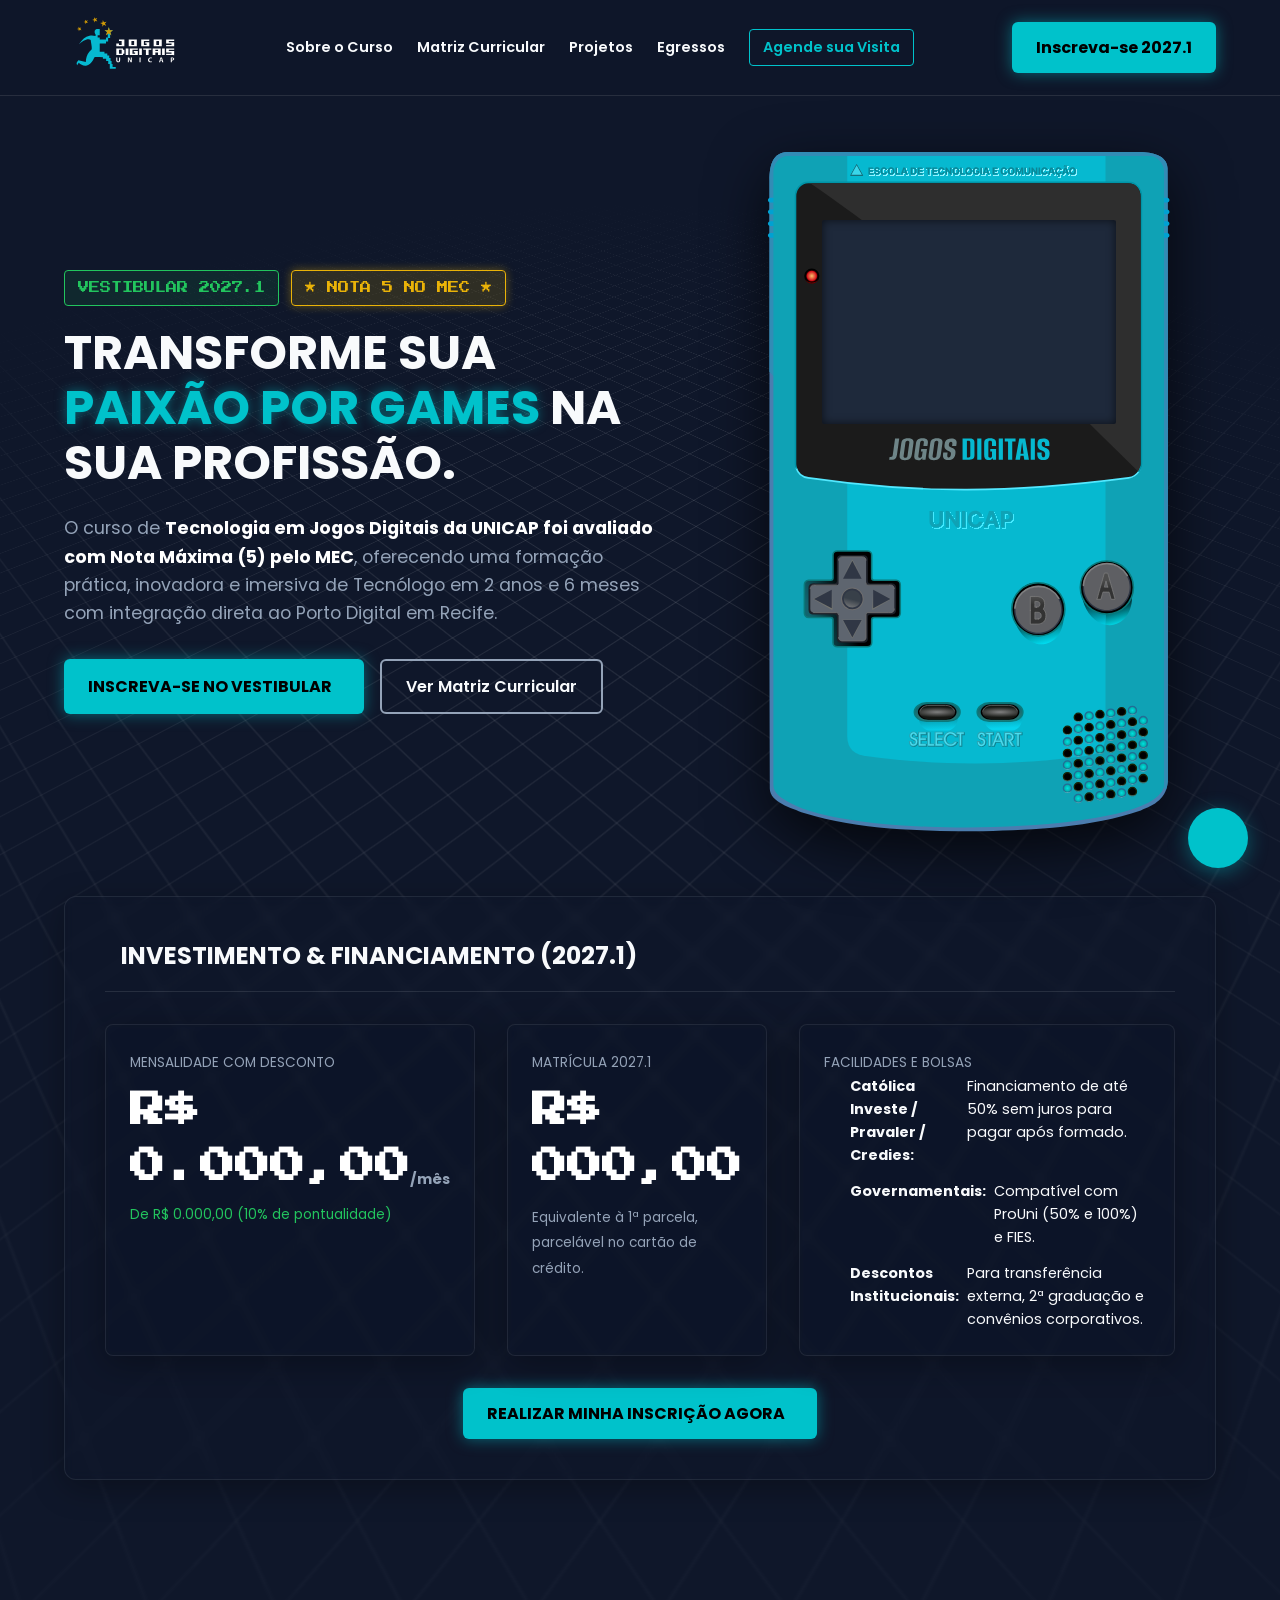
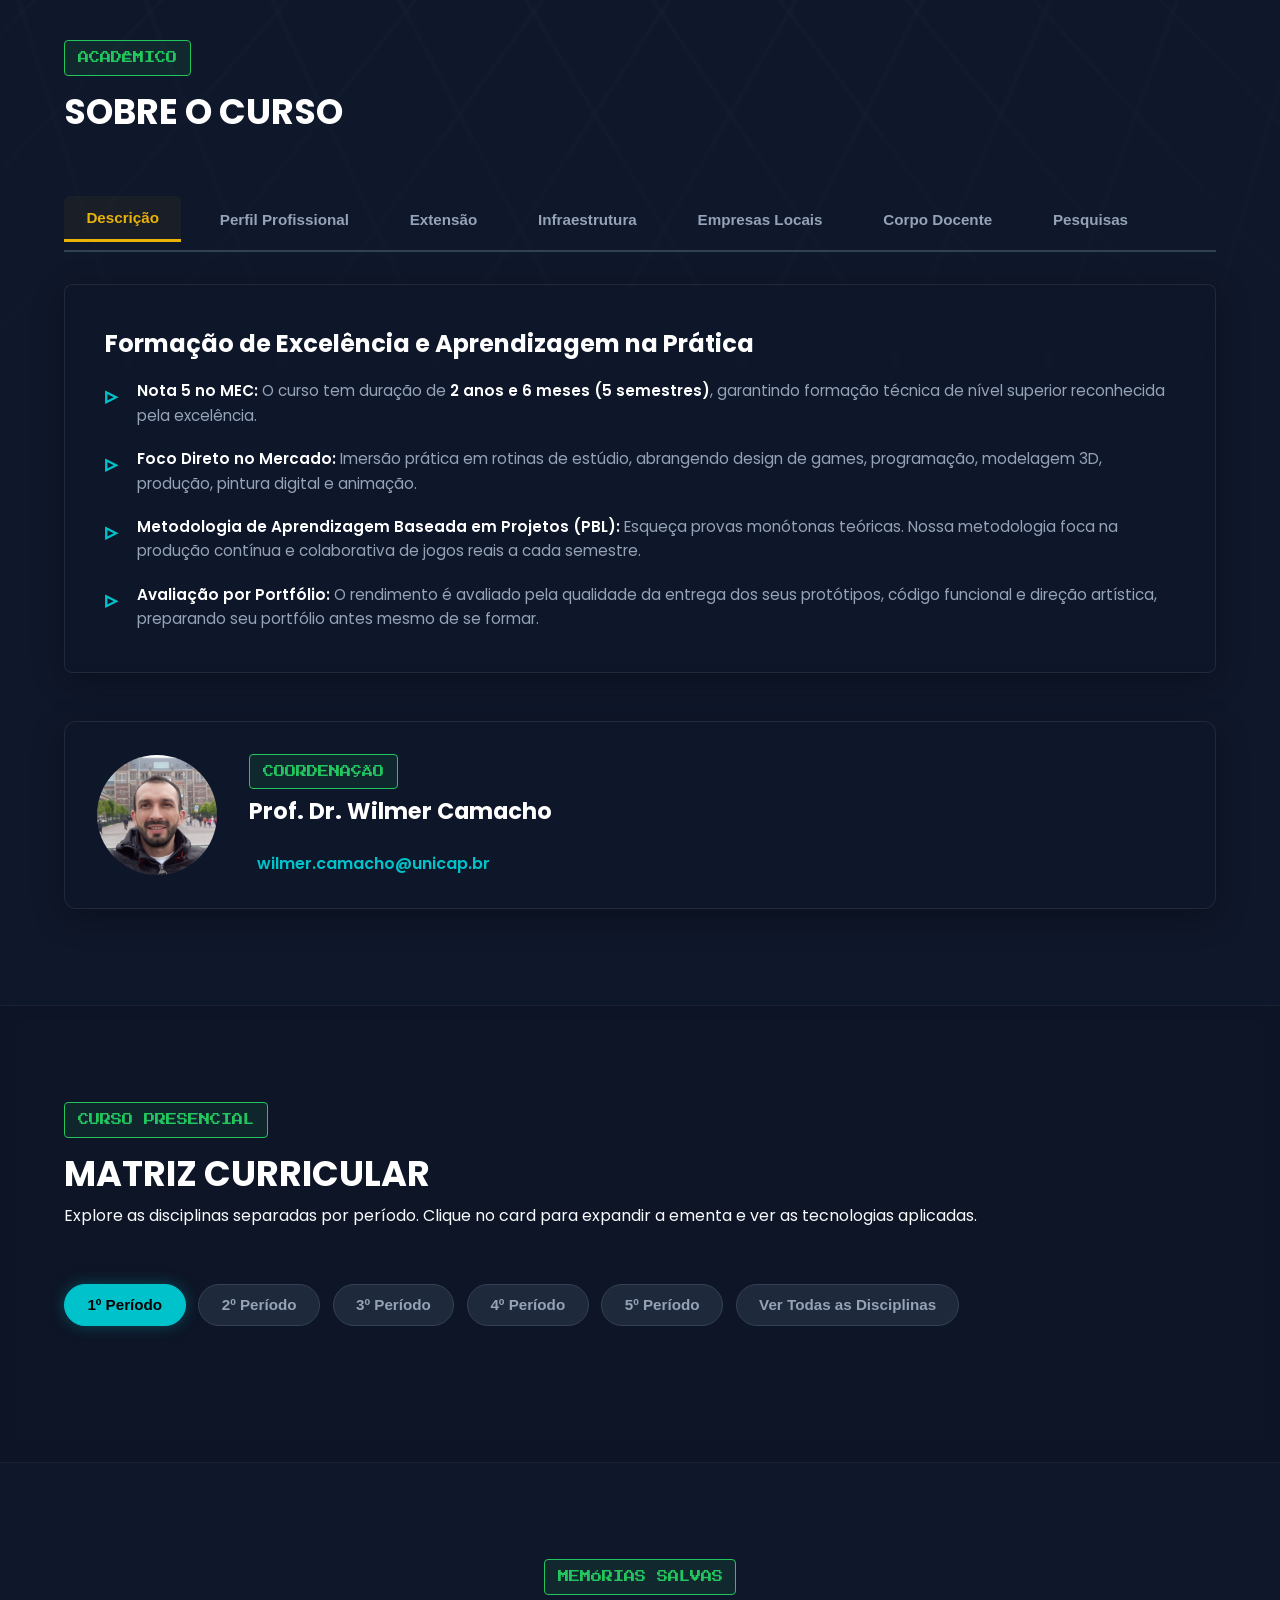
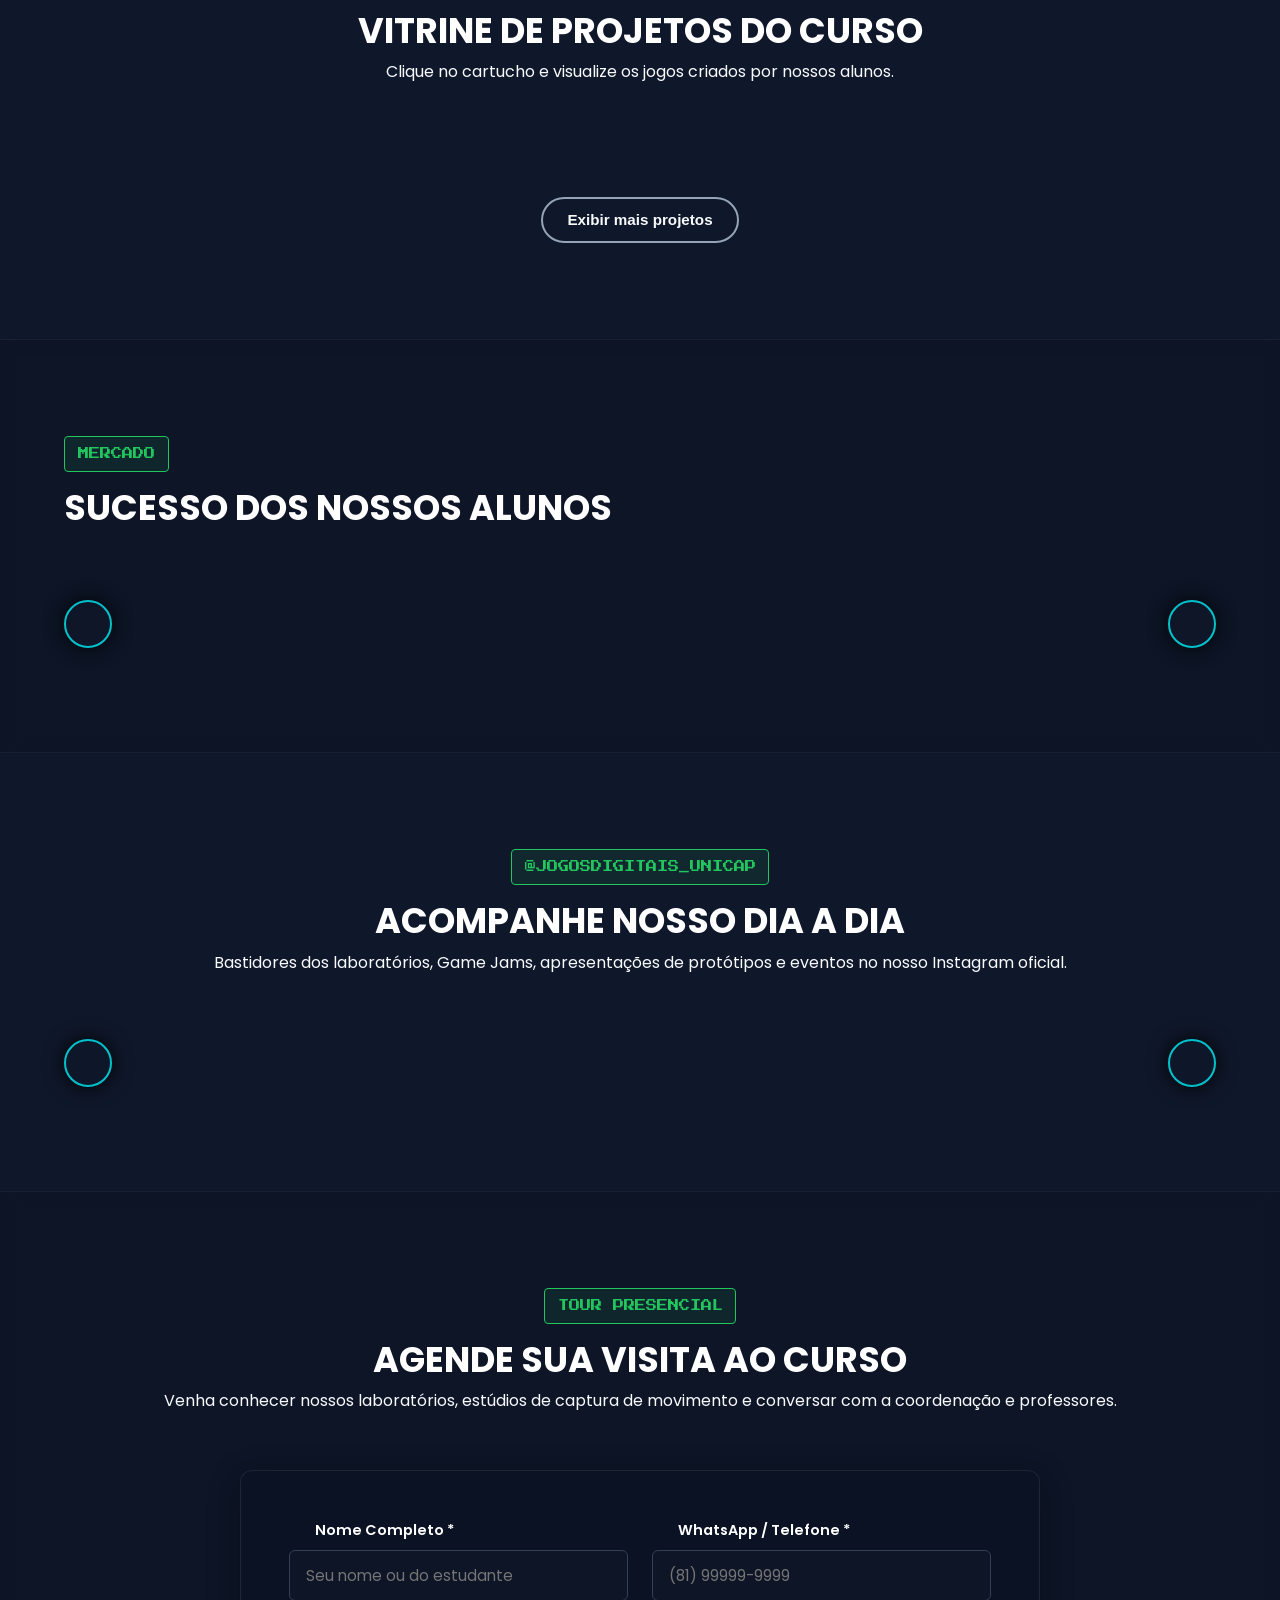
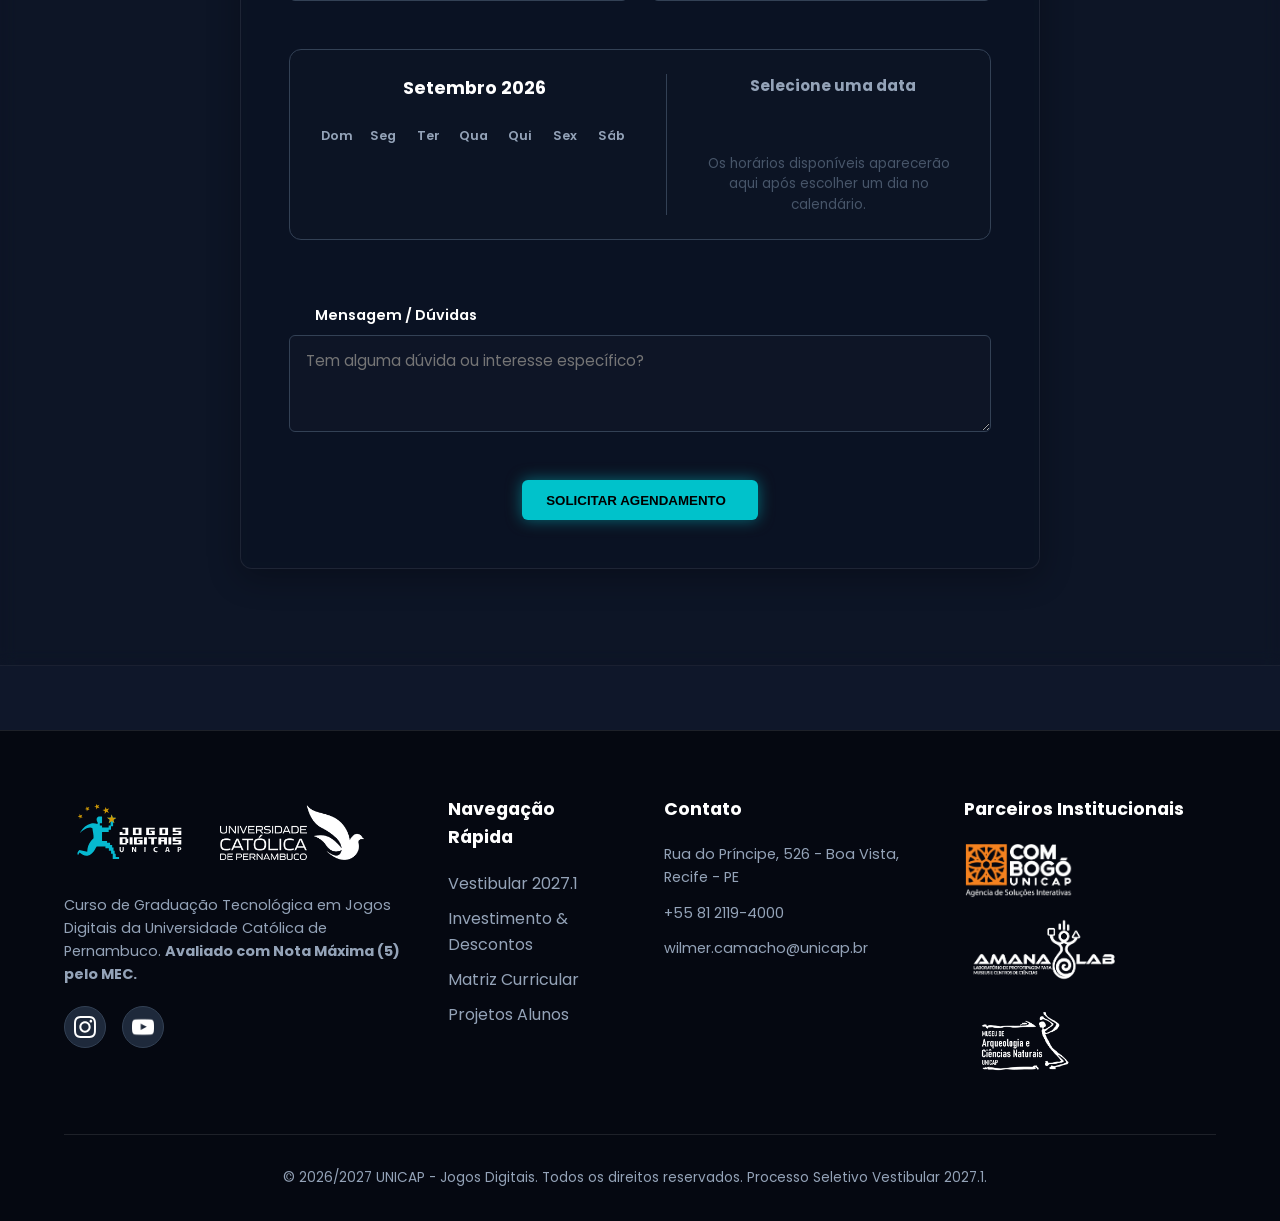
==== commit 1e614046: "Chatbot ultrafixed" ====
--- a/index.html
+++ b/index.html
@@ -423,7 +423,7 @@
     <div id="insta-modal" class="modal-overlay hidden">
         <div class="modal-content insta-modal-content"><button class="modal-close" id="insta-close" title="Fechar (ESC)"><i data-lucide="x"></i></button><div class="insta-modal-body" id="insta-modal-body"></div></div>
     </div>
-    <!-- ========================================== -->
+<!-- ========================================== -->
     <!-- CHATBOT FLUTUANTE                          -->
     <!-- ========================================== -->
     <div class="chatbot-wrapper">
@@ -432,9 +432,9 @@
             <i data-lucide="message-square-text"></i>
         </button>
 
-<!-- A Janela do Chat -->
+        <!-- A Janela do Chat -->
         <div id="chatbot-window" class="chatbot-window hidden">
-         <div class="chatbot-header">
+            <div class="chatbot-header">
                 <div class="chatbot-title">
                     <img src="assets/icons/jogos_icon.svg" alt="Ícone Bot" style="width: 26px; height: 26px; filter: drop-shadow(0 0 5px rgba(0, 194, 203, 0.8));">
                     <div>
@@ -442,13 +442,11 @@
                         <span>Tire dúvidas sobre o curso</span>
                     </div>
                 </div>
-                <!-- NOVO: Grupo de botões de ação -->
-                <div style="display: flex; gap: 10px;">
-                    <button id="chatbot-expand" style="background:none; border:none; color:#fff; cursor:pointer;"><i data-lucide="maximize"></i></button>
-                    <button id="chatbot-close" style="background:none; border:none; color:#fff; cursor:pointer;"><i data-lucide="x"></i></button>
-                </div>
-            </div>
-                <button id="chatbot-close"><i data-lucide="x"></i></button>
+                <!-- Grupo de botões de ação -->
+                <div class="chatbot-actions">
+                    <button id="chatbot-expand" aria-label="Expandir Chat"><i data-lucide="maximize"></i></button>
+                    <button id="chatbot-close" aria-label="Fechar Chat"><i data-lucide="x"></i></button>
+                </div>
             </div>
             
             <div class="chatbot-messages" id="chatbot-messages">
@@ -469,7 +467,8 @@
                 <button id="chatbot-send"><i data-lucide="send-horizonal"></i></button>
             </div>
         </div>
-    
+    </div>
+        
     <!-- SCRIPT PRINCIPAL DE RENDERIZAÇÃO -->
     <script src="script.js"></script>
     
--- a/style.css
+++ b/style.css
@@ -660,7 +660,7 @@
     display: none; 
 }
 /* ==================================================== */
-/* CHATBOT FLUTUANTE (UI)                               */
+/* CHATBOT FLUTUANTE (UI & EXPANSÃO)                    */
 /* ==================================================== */
 
 .chatbot-wrapper {
@@ -688,43 +688,38 @@
     transition: transform 0.3s cubic-bezier(0.175, 0.885, 0.32, 1.275);
 }
 
-.chatbot-toggle-btn:hover {
-    transform: scale(1.1);
-    background: var(--accent-teal-hover);
-}
-
-.chatbot-toggle-btn i {
-    width: 28px;
-    height: 28px;
-}
+.chatbot-toggle-btn:hover { transform: scale(1.1); background: var(--accent-teal-hover); }
+.chatbot-toggle-btn i { width: 28px; height: 28px; }
 
 .chatbot-window {
     position: absolute;
     bottom: 80px;
     right: 0;
-    width: 350px;
-    height: 500px;
-    background: rgba(15, 23, 42, 0.85);
+    width: 380px;
+    height: 520px;
+    background: rgba(15, 23, 42, 0.95);
     backdrop-filter: blur(12px);
     -webkit-backdrop-filter: blur(12px);
     border: 1px solid rgba(0, 194, 203, 0.3);
     border-radius: 12px;
-    box-shadow: 0 10px 40px rgba(0, 0, 0, 0.6);
+    box-shadow: 0 10px 40px rgba(0, 0, 0, 0.8);
     display: flex;
     flex-direction: column;
     overflow: hidden;
-    transition: opacity 0.3s, transform 0.3s;
+    transition: all 0.3s cubic-bezier(0.175, 0.885, 0.32, 1.275);
     transform-origin: bottom right;
 }
 
-.chatbot-window.hidden {
-    opacity: 0;
-    pointer-events: none;
-    transform: scale(0.9);
-}
+/* CLASSE QUE ESTICA A JANELA */
+.chatbot-window.expanded {
+    width: min(90vw, 800px);
+    height: 80vh;
+}
+
+.chatbot-window.hidden { opacity: 0; pointer-events: none; transform: scale(0.9); }
 
 .chatbot-header {
-    background: rgba(0, 0, 0, 0.4);
+    background: rgba(0, 0, 0, 0.5);
     padding: 1rem;
     display: flex;
     justify-content: space-between;
@@ -732,79 +727,52 @@
     border-bottom: 1px solid rgba(255, 255, 255, 0.05);
 }
 
-.chatbot-title {
-    display: flex;
-    align-items: center;
-    gap: 0.8rem;
-}
-
-.chatbot-title i {
-    color: var(--accent-teal);
-}
-
-.chatbot-title h4 {
-    font-size: 1rem;
-    margin: 0;
-    color: #fff;
-}
-
-.chatbot-title span {
-    font-size: 0.75rem;
-    color: var(--accent-green);
-}
-
-#chatbot-close {
-    background: none;
-    border: none;
-    color: #fff;
-    cursor: pointer;
-}
+.chatbot-title { display: flex; align-items: center; gap: 0.8rem; }
+.chatbot-title h4 { font-size: 1rem; margin: 0; color: #fff; }
+.chatbot-title span { font-size: 0.75rem; color: var(--accent-green); }
+
+.chatbot-actions { display: flex; gap: 12px; }
+.chatbot-actions button { background: none; border: none; color: #cbd5e1; cursor: pointer; transition: color 0.2s, transform 0.2s; }
+.chatbot-actions button:hover { color: var(--accent-teal); transform: scale(1.1); }
 
 .chatbot-messages {
     flex: 1;
-    padding: 1rem;
+    padding: 1.2rem;
     overflow-y: auto;
     display: flex;
     flex-direction: column;
-    gap: 1rem;
-}
-
-/* Correção do balão de mensagem para não vazar da tela */
+    gap: 1.2rem;
+}
+
+/* BALÃO DE MENSAGEM: Regras severas para não vazar texto/link */
 .chat-msg {
-    max-width: 85%;
-    padding: 0.8rem 1rem;
+    max-width: 88%;
+    padding: 0.9rem 1.1rem;
     border-radius: 8px;
     font-size: 0.9rem;
-    line-height: 1.4;
-    word-wrap: break-word;          /* Força a quebra de links longos */
-    overflow-wrap: break-word;      /* Força a quebra de links longos */
-    word-break: break-word;         /* Força a quebra de links longos */
-}
-/* Deixa os links azuis e clicáveis dentro do chat */
+    line-height: 1.5;
+    word-wrap: break-word;
+    overflow-wrap: break-word;
+    word-break: break-word;
+}
+
 .chat-msg a {
     color: var(--accent-cyan);
     text-decoration: underline;
-    font-weight: bold;
-}
-
-/* Nova classe para expandir o chat */
-.chatbot-window.expanded {
-    width: min(90vw, 450px);
-    height: 75vh;
-    bottom: 90px;
-    transition: all 0.3s cubic-bezier(0.175, 0.885, 0.32, 1.275);
-}
+    font-weight: 600;
+}
+.chat-msg a:hover { color: #fff; }
 
 .bot-msg {
     align-self: flex-start;
     background: rgba(255, 255, 255, 0.05);
-    color: #cbd5e1;
+    color: #e2e8f0;
     border-top-left-radius: 0;
 }
 
 .user-msg {
     align-self: flex-end;
-    background: rgba(0, 194, 203, 0.2);
+    background: rgba(0, 194, 203, 0.15);
     color: #fff;
     border: 1px solid rgba(0, 194, 203, 0.3);
     border-bottom-right-radius: 0;
@@ -812,7 +780,7 @@
 
 .chatbot-input-area {
     padding: 1rem;
-    background: rgba(0, 0, 0, 0.3);
+    background: rgba(0, 0, 0, 0.4);
     border-top: 1px solid rgba(255, 255, 255, 0.05);
     display: flex;
     gap: 0.5rem;
@@ -828,54 +796,14 @@
     font-family: inherit;
     outline: none;
 }
-
-.chatbot-input-area input:focus {
-    border-color: var(--accent-teal);
-}
-
-#chatbot-send {
-    background: var(--accent-teal);
-    border: none;
-    width: 42px;
-    border-radius: 6px;
-    color: #000;
-    cursor: pointer;
-    display: flex;
-    align-items: center;
-    justify-content: center;
-}
+.chatbot-input-area input:focus { border-color: var(--accent-teal); }
+#chatbot-send { background: var(--accent-teal); border: none; width: 45px; border-radius: 6px; color: #000; cursor: pointer; display: flex; align-items: center; justify-content: center; }
 
 @media (max-width: 768px) {
-    .chatbot-window {
-        width: calc(100vw - 2rem);
-        right: -1rem;
-        bottom: 70px;
-    }
-}
-/* Botões Rápidos do Chatbot */
-.chatbot-quick-options {
-    display: flex;
-    flex-wrap: wrap;
-    gap: 0.5rem;
-    margin-top: -0.5rem;
-    margin-bottom: 0.5rem;
-}
-
-.quick-btn {
-    background: rgba(0, 194, 203, 0.1);
-    border: 1px solid rgba(0, 194, 203, 0.3);
-    color: var(--accent-teal);
-    padding: 0.5rem 0.8rem;
-    border-radius: 20px;
-    font-size: 0.8rem;
-    cursor: pointer;
-    transition: all 0.2s ease;
-    font-family: var(--font-main);
-}
-
-.quick-btn:hover {
-    background: var(--accent-teal);
-    color: #000;
-    transform: translateY(-2px);
-    box-shadow: 0 4px 10px rgba(0, 194, 203, 0.3);
-}+    .chatbot-window { width: calc(100vw - 2rem); right: -1rem; bottom: 70px; height: 75vh;}
+    .chatbot-window.expanded { width: calc(100vw - 2rem); height: 85vh; }
+}
+
+.chatbot-quick-options { display: flex; flex-wrap: wrap; gap: 0.5rem; margin-top: -0.5rem; margin-bottom: 0.5rem; }
+.quick-btn { background: rgba(0, 194, 203, 0.1); border: 1px solid rgba(0, 194, 203, 0.3); color: var(--accent-teal); padding: 0.5rem 0.8rem; border-radius: 20px; font-size: 0.8rem; cursor: pointer; transition: all 0.2s ease; font-family: var(--font-main); }
+.quick-btn:hover { background: var(--accent-teal); color: #000; transform: translateY(-2px); box-shadow: 0 4px 10px rgba(0, 194, 203, 0.3); }
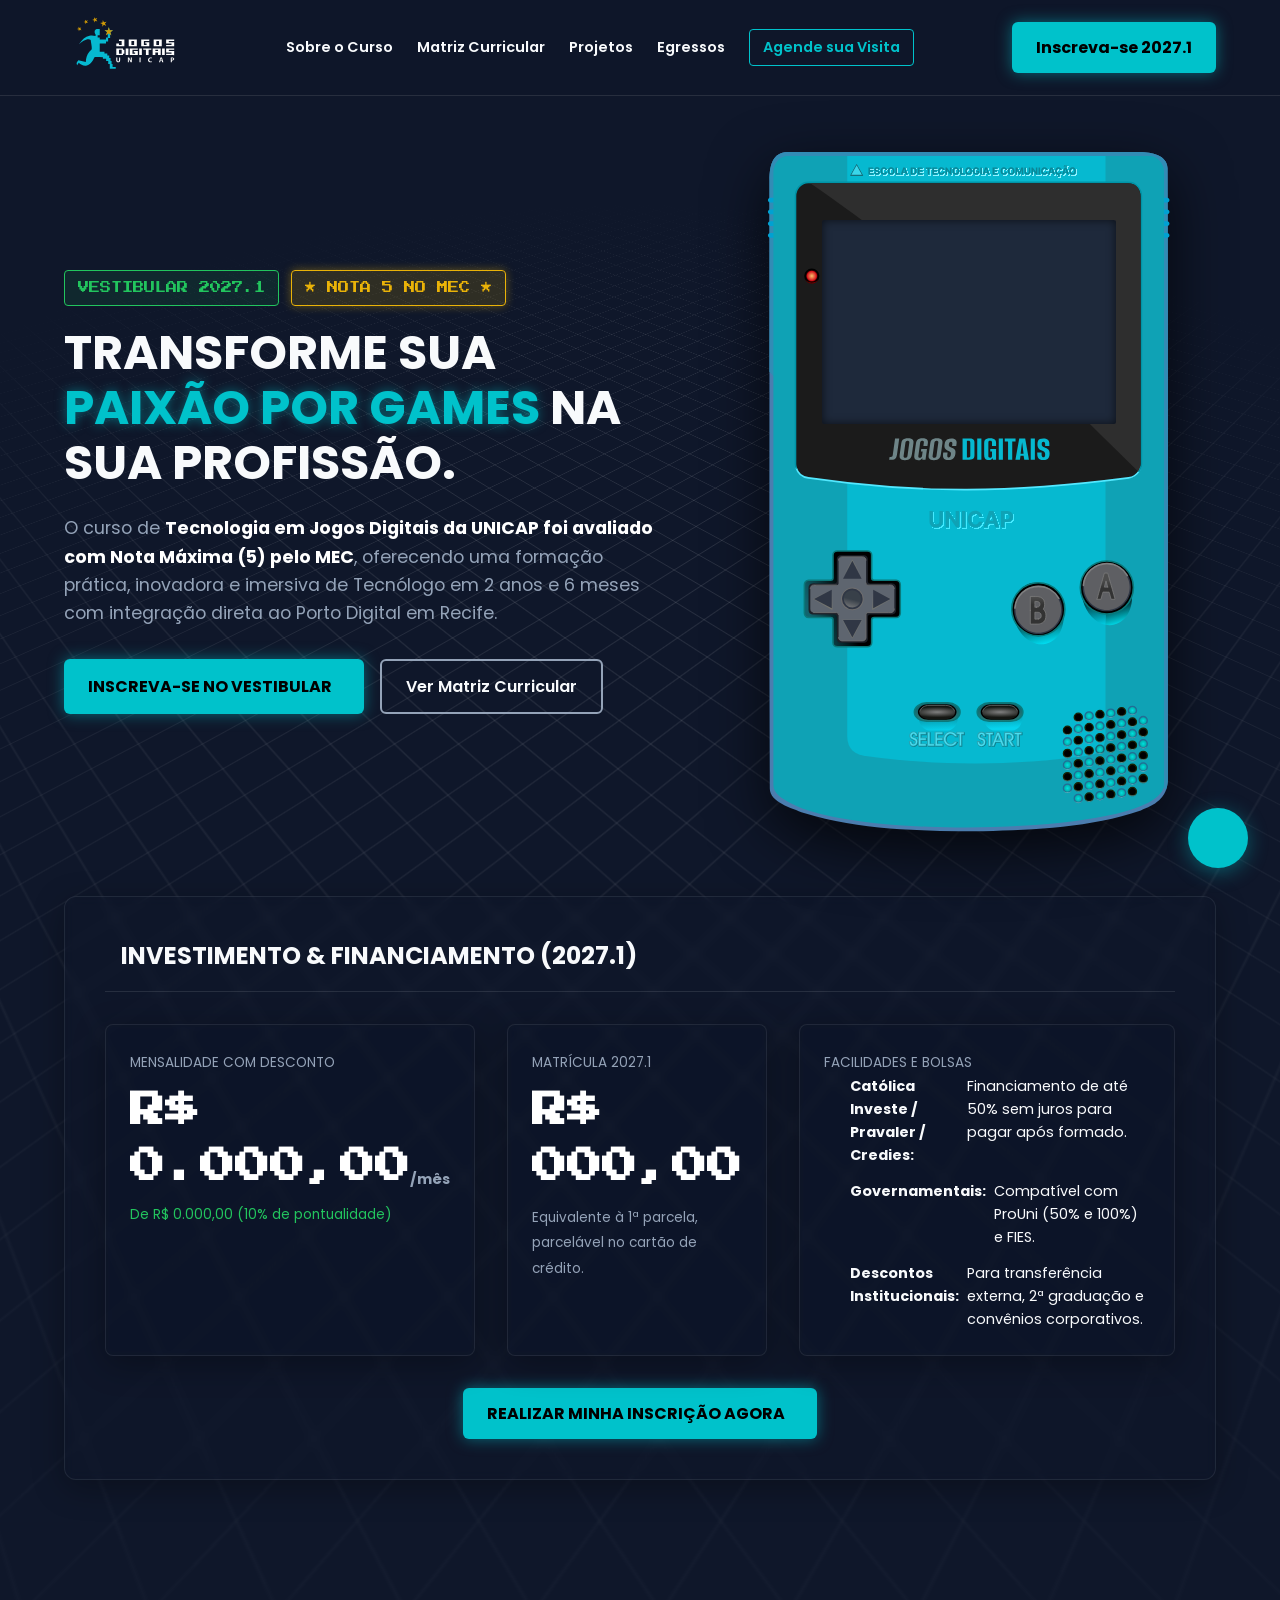
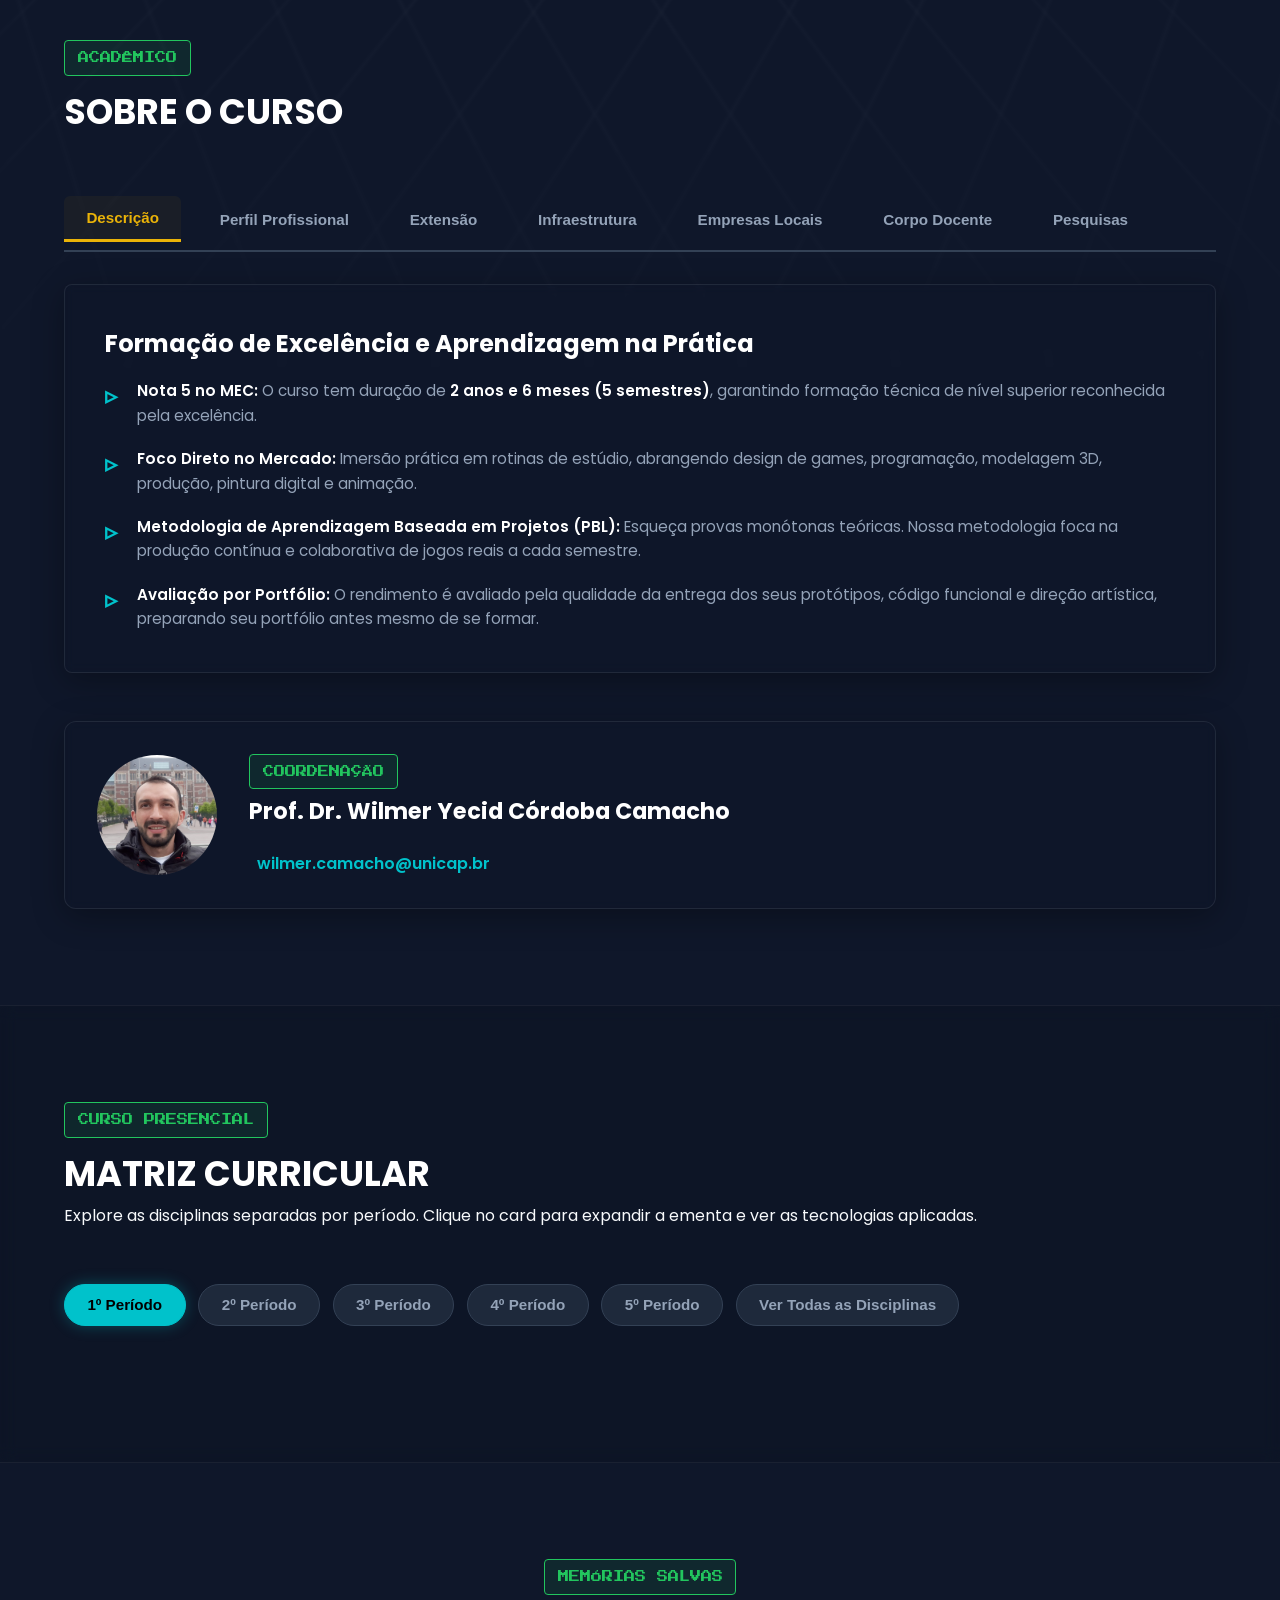
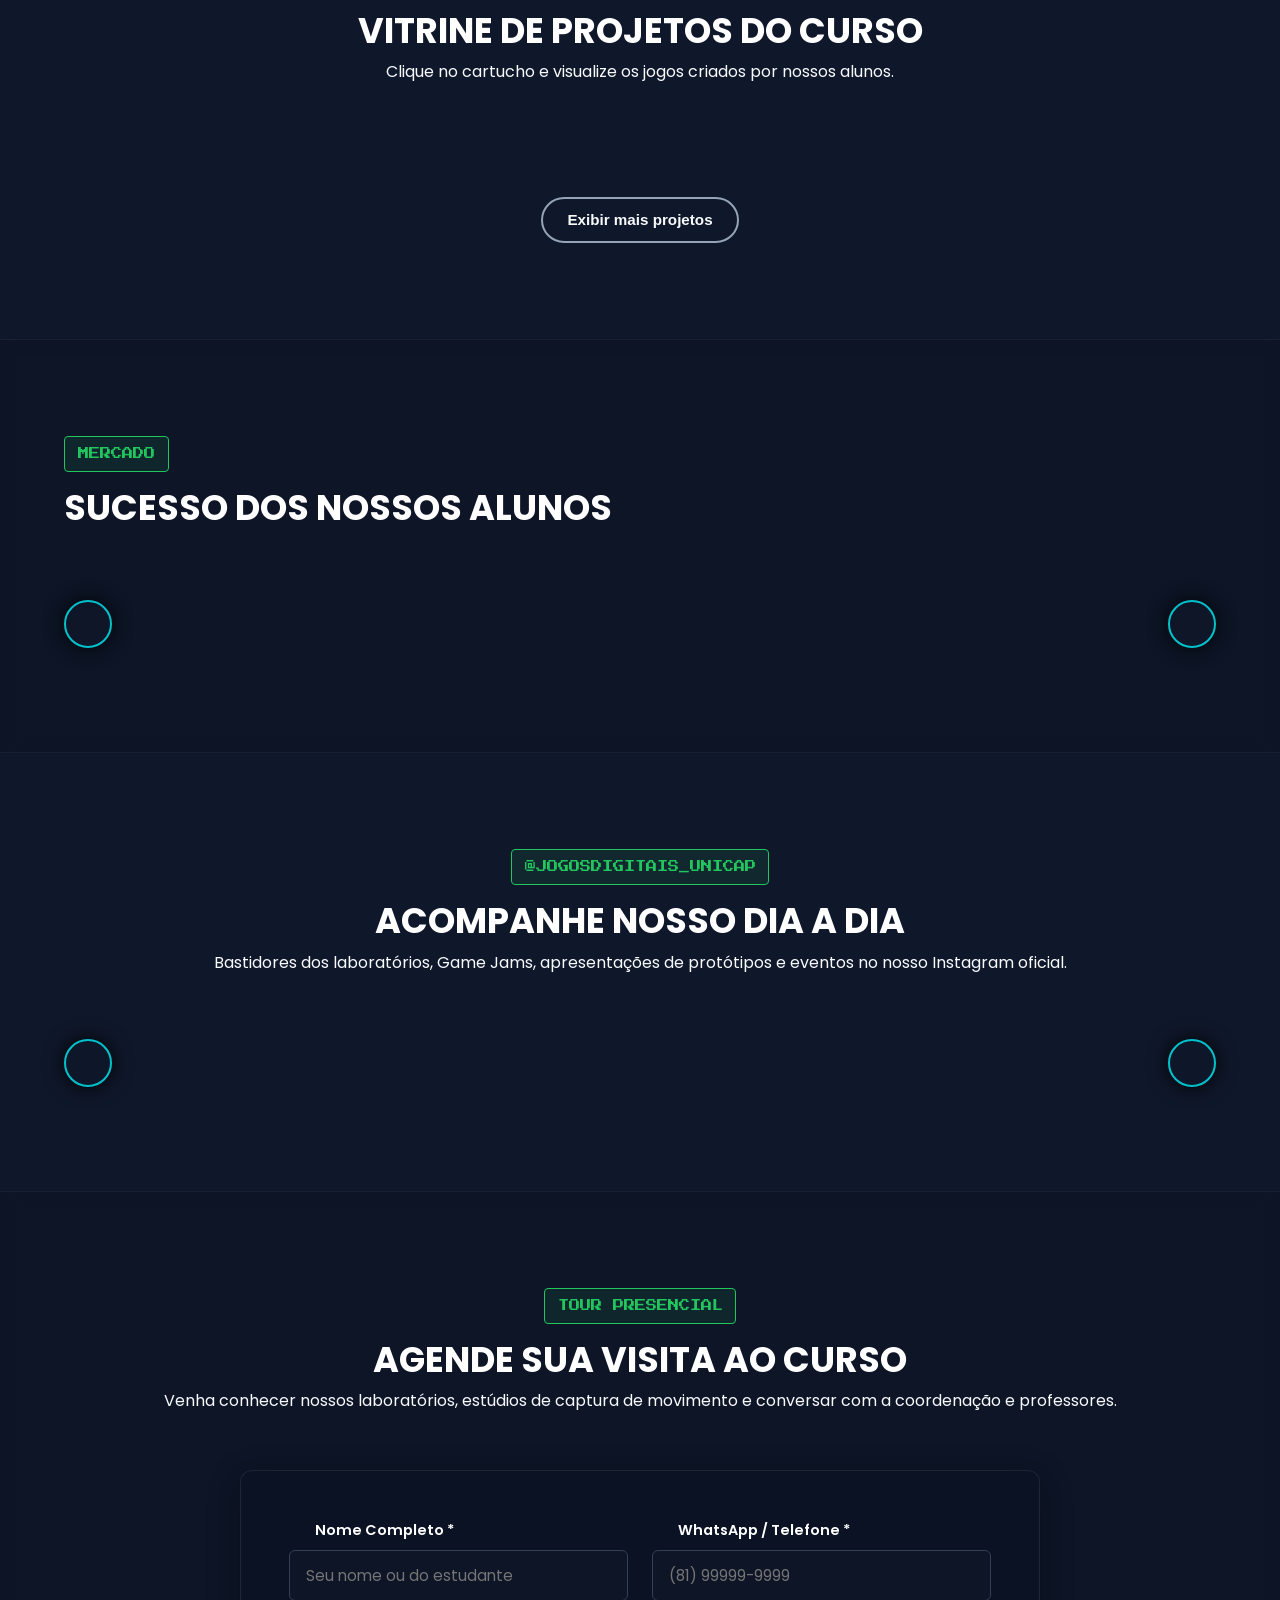
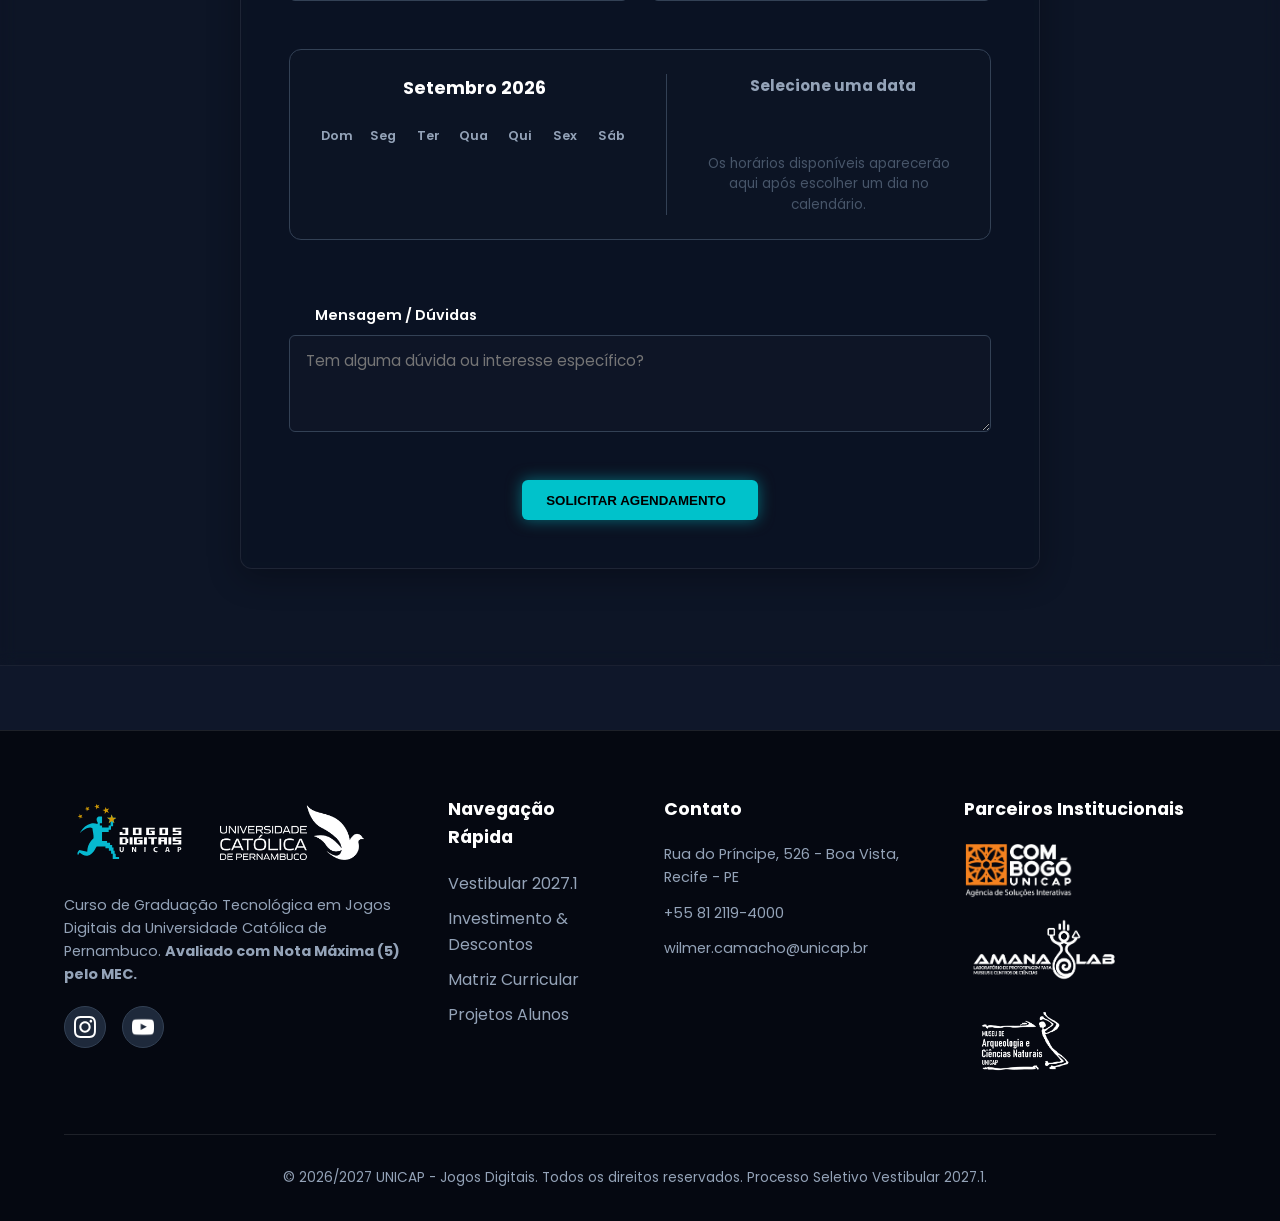
==== commit 54726224: "ppc fixed - coordenador fixed" ====
--- a/index.html
+++ b/index.html
@@ -204,10 +204,10 @@
 
                 <!-- COORDENAÇÃO -->
                 <div class="coord-card">              
-                    <img src="assets/docentes/wilmer.jpeg" alt="Coordenador Prof. Dr. Wilmer Camacho" class="coord-img" onerror="this.src='https://placehold.co/120x120/1e293b/00C2CB?text=UNICAP'">
+                    <img src="assets/docentes/wilmer.jpeg" alt="Coordenador Prof. Dr. Wilmer Yecid Córdoba Camacho" class="coord-img" onerror="this.src='https://placehold.co/120x120/1e293b/00C2CB?text=UNICAP'">
                     <div class="coord-info">
                         <span class="badge-retro">COORDENAÇÃO</span>
-                        <h3>Prof. Dr. Wilmer Camacho</h3>
+                        <h3>Prof. Dr. Wilmer Yecid Córdoba Camacho</h3>
                         <a href="mailto:wilmer.camacho@unicap.br" class="btn-link"><i data-lucide="mail"></i> wilmer.camacho@unicap.br</a>
                     </div>
                 </div>
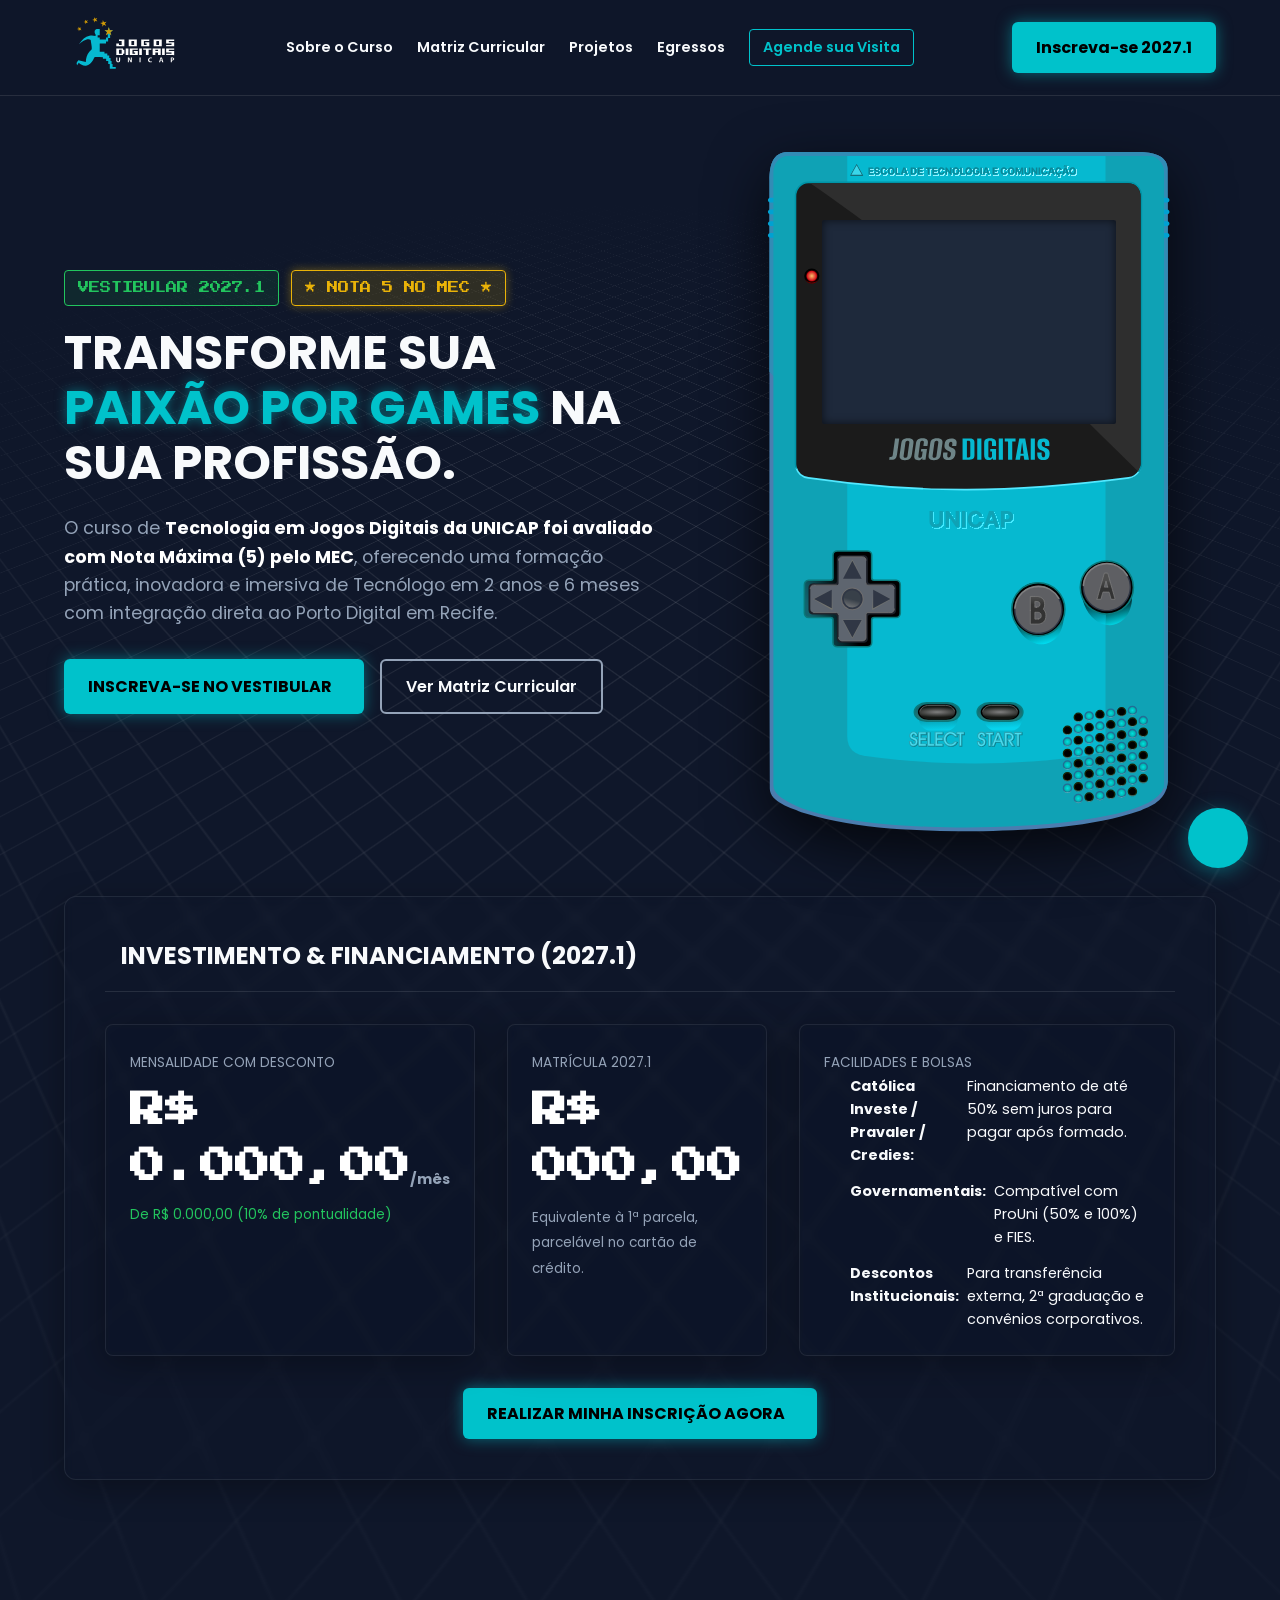
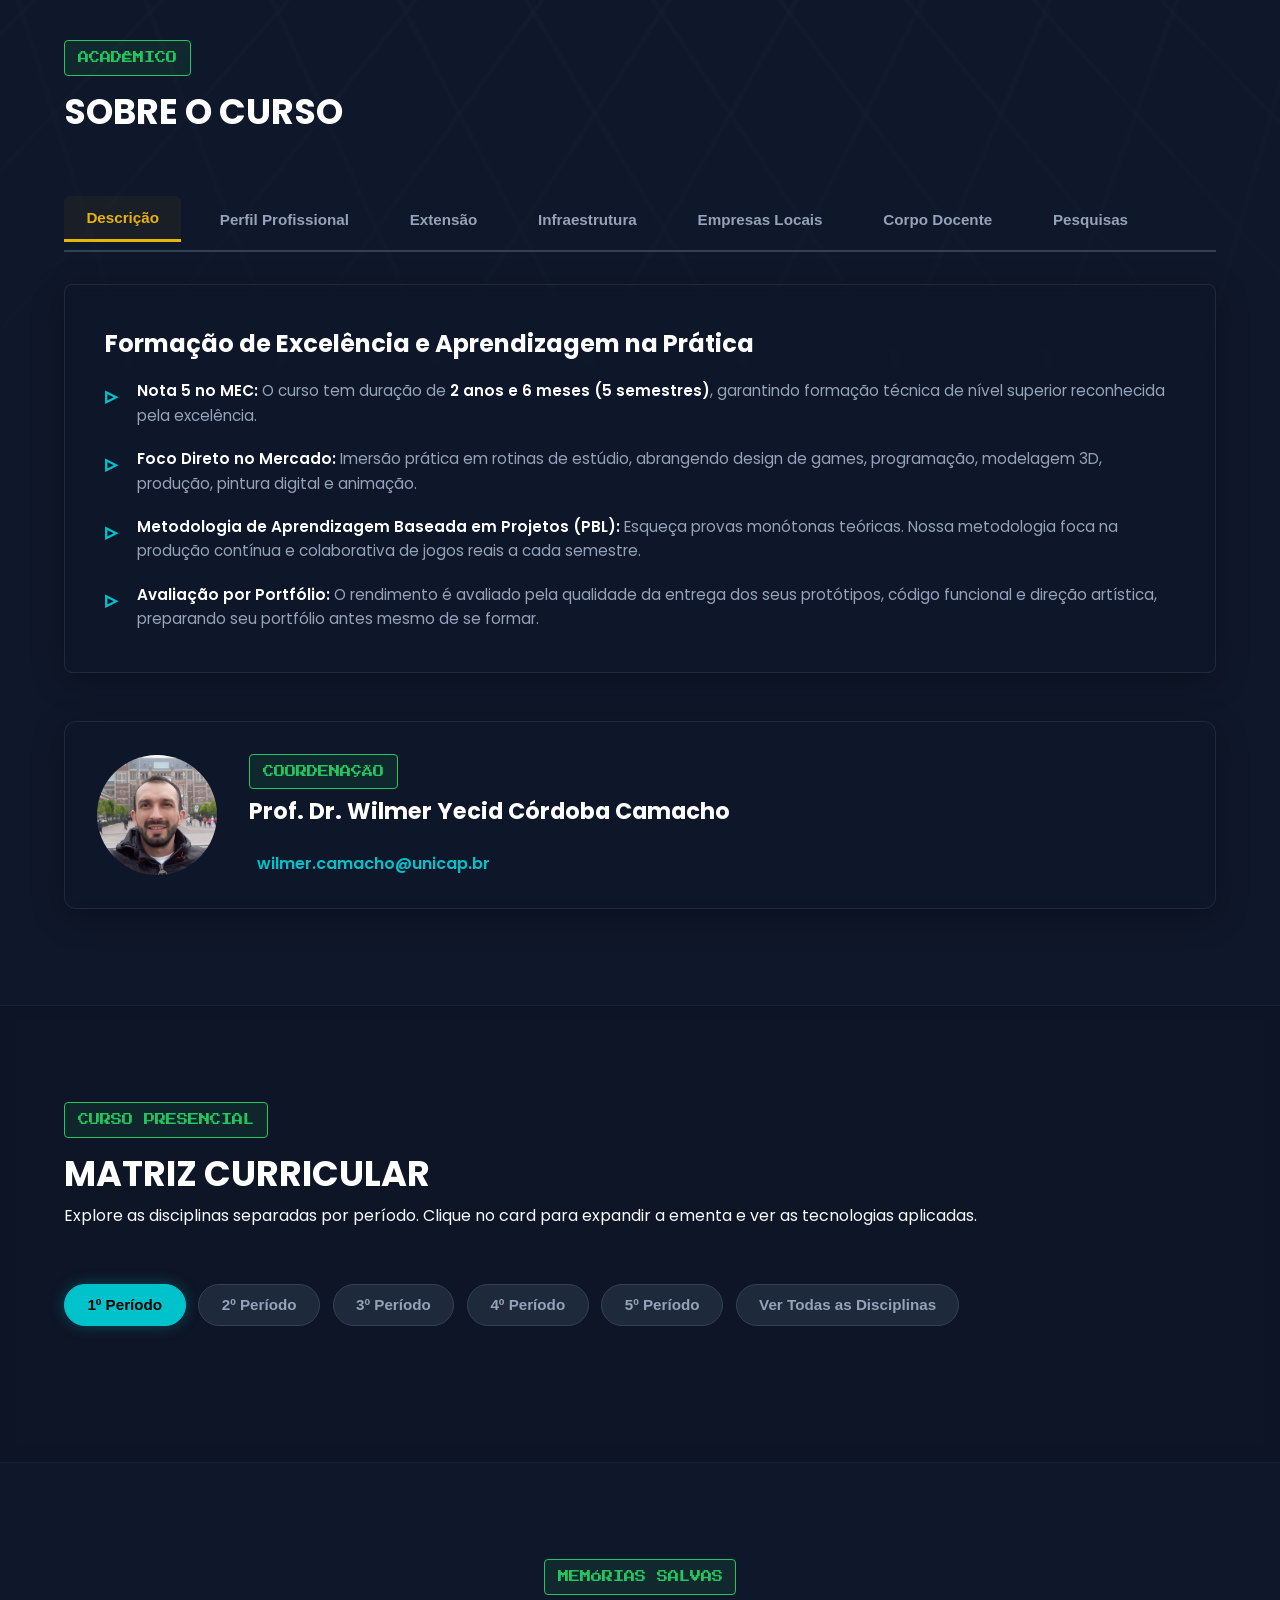
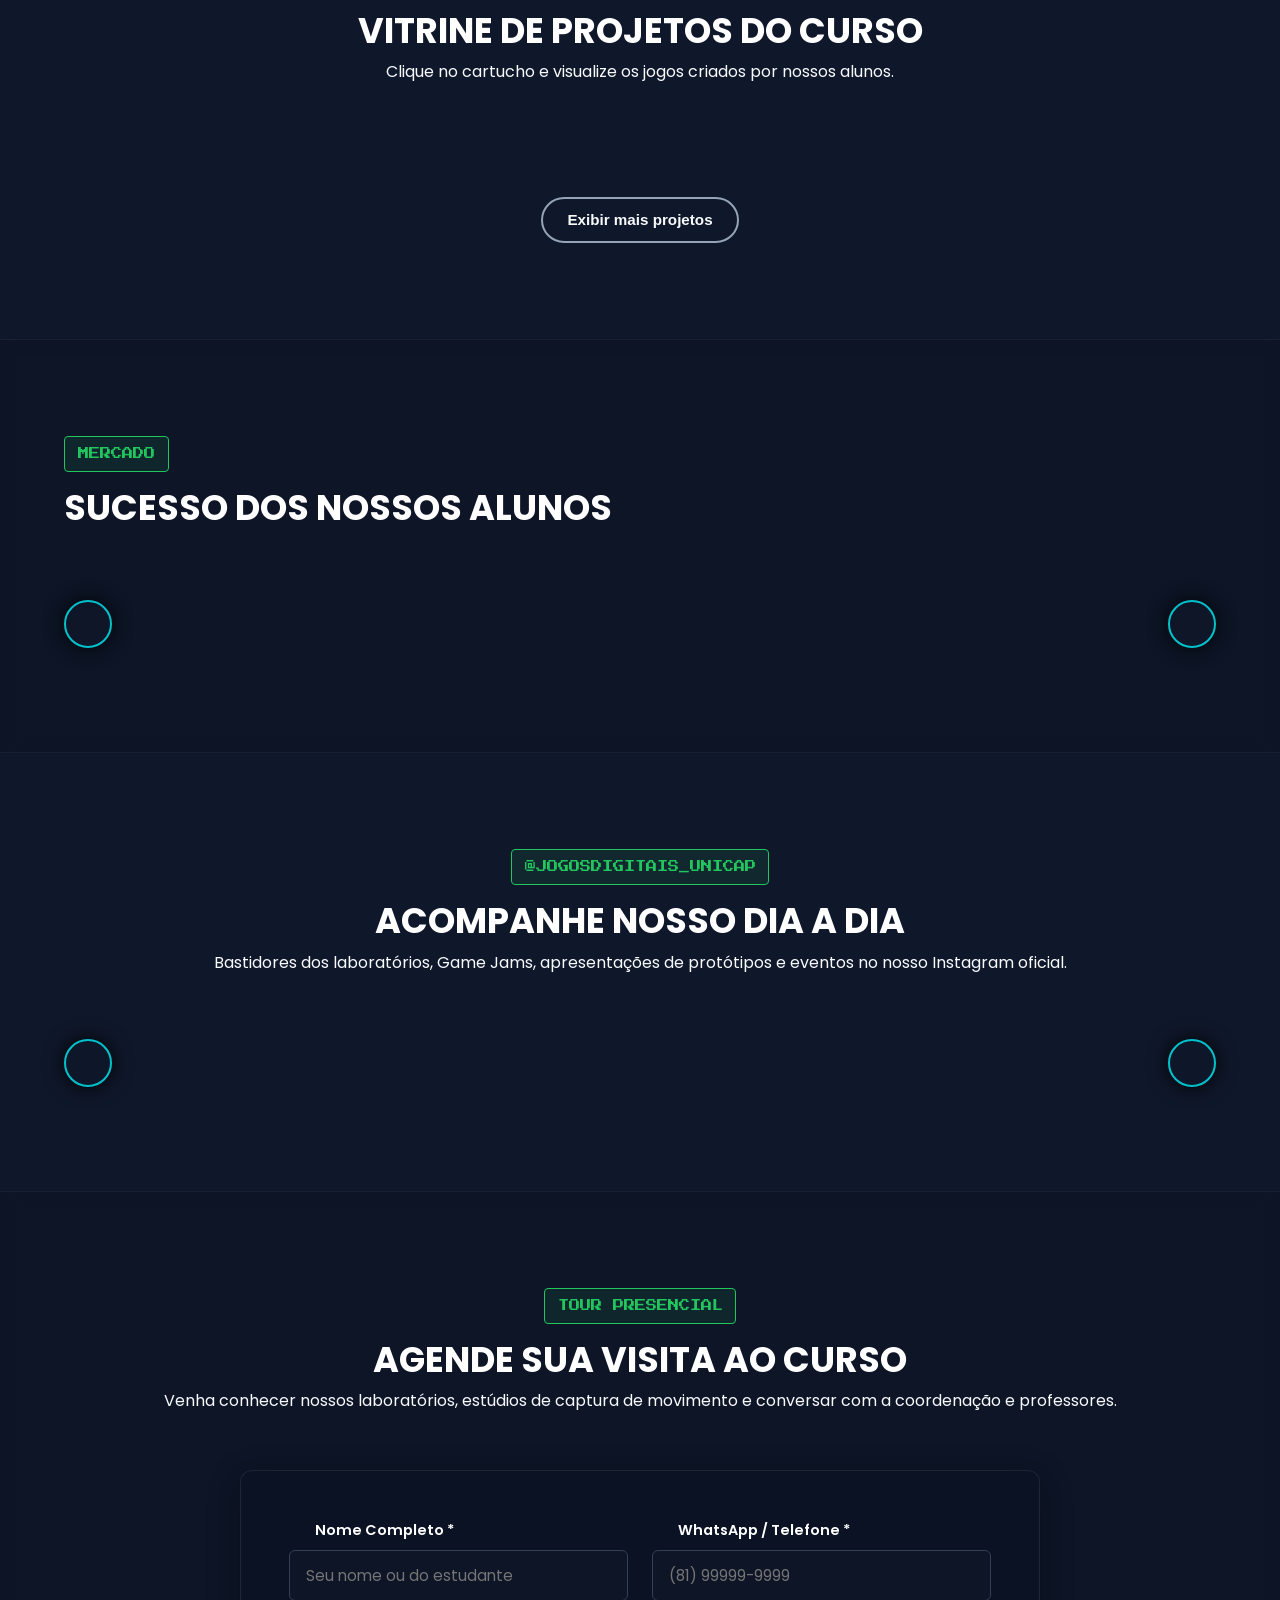
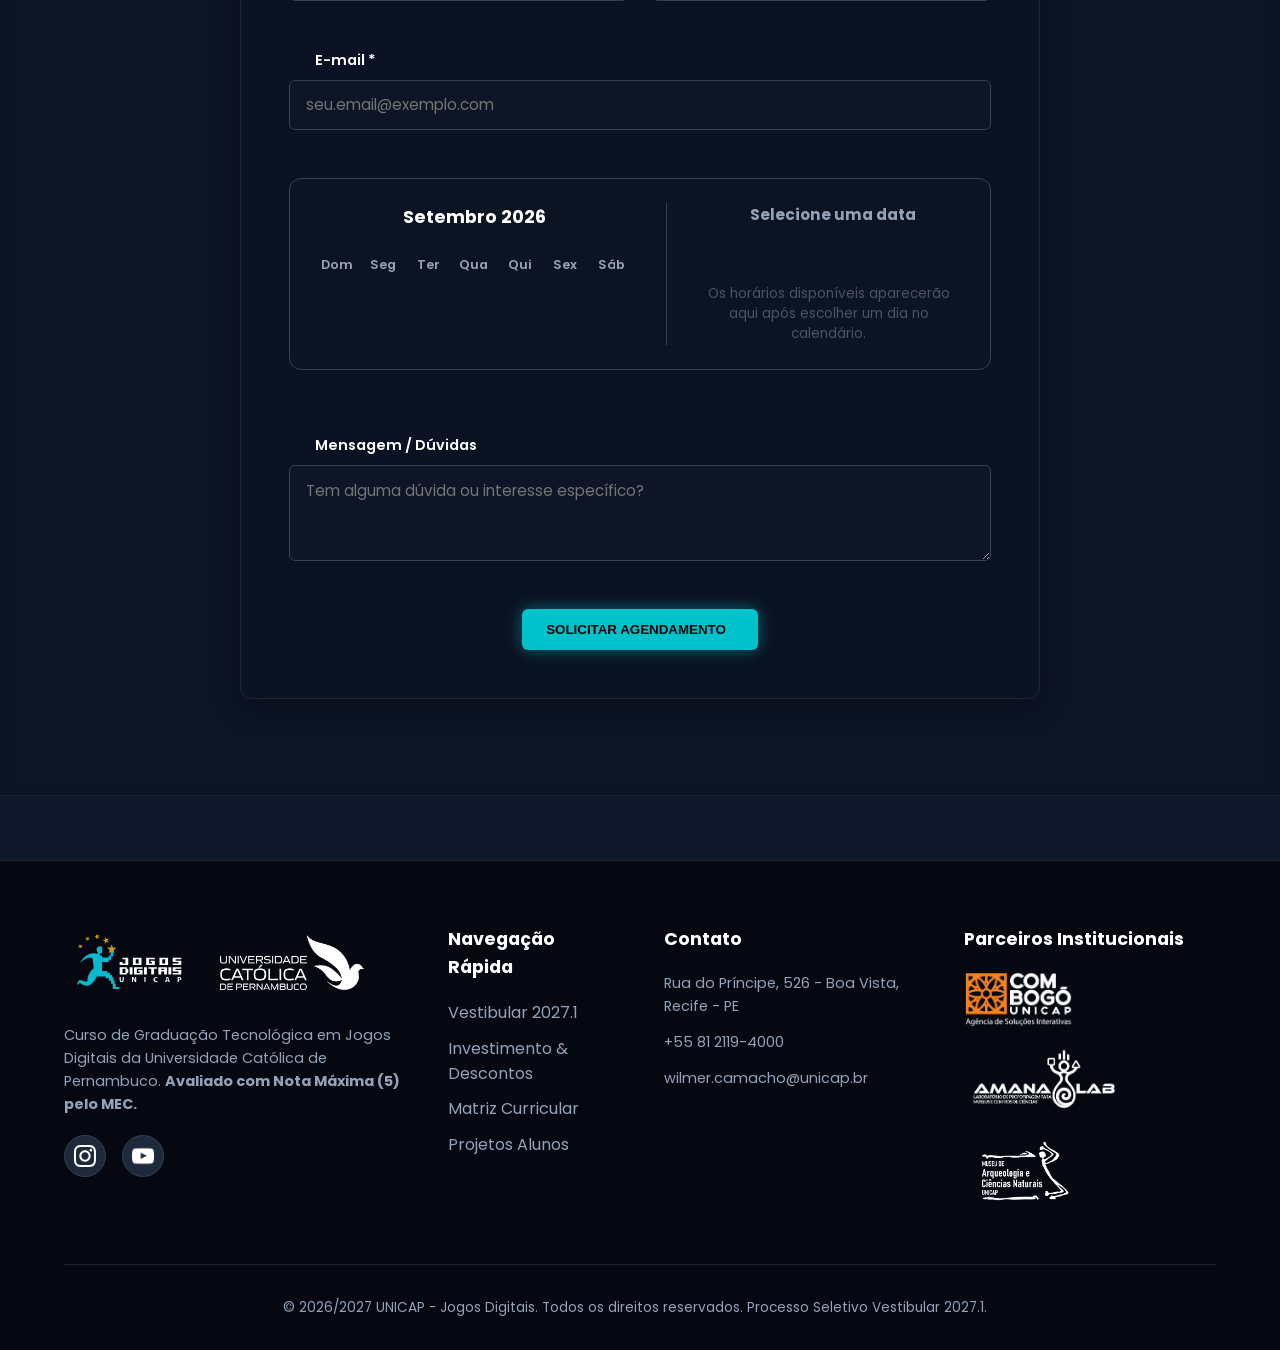
==== commit a3a52c9b: "Schedule Form Verification Fix" ====
--- a/index.html
+++ b/index.html
@@ -293,7 +293,7 @@
                 
                 <div class="schedule-container">
                 <!-- Configurações invisíveis do FormSubmit mudar https://formsubmit.co/emaildocoordenador pedir a hash e inserir igual abaixo-->
-                  <form id="schedule-form" class="schedule-form" action="https://formsubmit.co/2dcd9e67b56e01b83ef051fa88e1520e" method="POST"> 
+                <form id="schedule-form" class="schedule-form" action="https://formsubmit.co/2dcd9e67b56e01b83ef051fa88e1520e" method="POST"> 
     
                       <!-- Configurações invisíveis do FormSubmit -->
                         <input type="hidden" name="_subject" value="Novo Agendamento de Visita - Jogos Digitais">
@@ -301,6 +301,7 @@
                         <input type="hidden" name="_template" value="table">
                         <input type="hidden" name="_cc" value="rennan.raffaele@unicap.br">
                         
+                        <!-- Linha 1: Nome e WhatsApp -->
                         <div class="form-grid" style="margin-bottom: 1.5rem;">
                             <div class="form-group">
                                 <label for="nome"><i data-lucide="user"></i> Nome Completo *</label>
@@ -312,7 +313,13 @@
                             </div>
                         </div>
 
-                        <!-- NOVO COMPONENTE DE AGENDA -->
+                        <!-- 🟢 NOVO CAMPO: E-MAIL OBRIGATÓRIO -->
+                        <div class="form-group full-width" style="margin-bottom: 1.5rem;">
+                            <label for="email"><i data-lucide="mail"></i> E-mail *</label>
+                            <input type="email" id="email" name="email" placeholder="seu.email@exemplo.com" required>
+                        </div>
+
+                        <!-- COMPONENTE DE AGENDA -->
                         <div class="custom-booking-wrapper">
                             <!-- Esquerda: Calendário -->
                             <div class="booking-calendar">
@@ -351,8 +358,7 @@
                         <div class="form-submit text-center">
                             <button type="submit" class="btn-primary" id="btn-submit-agenda">SOLICITAR AGENDAMENTO <i data-lucide="send"></i></button>
                         </div>
-                    </form>
-                </div>        
+                    </form>                </div>        
                 </section>
     </main>
 
--- a/style.css
+++ b/style.css
@@ -408,9 +408,45 @@
 /* MODAIS */
 .modal-overlay { position: fixed; top: 0; left: 0; width: 100%; height: 100%; background: rgba(0,0,0,0.85); z-index: 2000; display: flex; align-items: center; justify-content: center; padding: 1rem; backdrop-filter: blur(8px); -webkit-backdrop-filter: blur(8px); }
 .modal-content { border-radius: 12px; width: 100%; max-width: 800px; max-height: 90vh; overflow-y: auto; position: relative; padding: 2rem; box-shadow: 0 0 50px rgba(0, 194, 203, 0.4) !important; }
-.modal-close { position: absolute; top: 1.5rem; right: 1.5rem; background: none; border: none; color: #fff; cursor: pointer; }
+.modal-close { position: absolute; top: 1.5rem; right: 1.5rem; background: none; border: none; color: #fff; cursor: pointer; z-index: 50;}
 .modal-body h3 { font-size: 1.8rem; color: #fff; margin-bottom: 0.5rem; }
-.modal-body .badge-genre { background: var(--accent-teal); color: #000; font-weight: bold; padding: 0.3rem 0.8rem; border-radius: 4px; font-size: 0.8rem; display: inline-block; margin-bottom: 1.5rem; }
+
+/* 🟢 CORREÇÃO: ESPAÇAMENTO DA TAG E PLATAFORMA 🟢 */
+.modal-header-meta { 
+    display: flex; 
+    align-items: center; 
+    gap: 1rem; 
+    margin-bottom: 1.2rem; 
+    flex-wrap: wrap; 
+}
+
+.modal-body .badge-genre { 
+    background: var(--accent-teal); 
+    color: #000; 
+    font-weight: bold; 
+    padding: 0.3rem 0.8rem; 
+    border-radius: 4px; 
+    font-size: 0.8rem; 
+    display: inline-flex; 
+    align-items: center; 
+    margin-bottom: 0; 
+}
+
+.badge-platform { 
+    display: inline-flex; 
+    align-items: center; 
+    gap: 0.4rem; 
+    font-size: 0.85rem; 
+    color: #fff; 
+    font-weight: 600; 
+}
+
+.badge-platform i { 
+    width: 16px; 
+    height: 16px; 
+    color: var(--text-muted); 
+}
+
 .modal-body p { color: var(--text-muted); margin-bottom: 1.5rem; }
 .modal-body .devs { background: rgba(15, 23, 42, 0.8); padding: 1rem; border-radius: 6px; margin-bottom: 1.5rem; border: 1px solid rgba(255,255,255,0.05); }
 .modal-body .devs strong { color: var(--accent-yellow); }
@@ -545,18 +581,14 @@
 
 @media (max-width: 992px) { .insta-card { flex: 0 0 calc((100% - 3rem) / 3); } }
 @media (max-width: 768px) { .insta-carousel-wrapper { padding: 0; } .insta-btn { display: none !important; } .insta-card { flex: 0 0 260px; } }
+
 /* ==================================================== */
 /* BACKGROUND GAMER (GRID TECNOLÓGICO)                  */
 /* ==================================================== */
 
 body {
     position: relative;
-    /* Certifique-se de que o z-index do main não está escondendo o body */
-}
-
-/* ==================================================== */
-/* BACKGROUND GAMER (GRID ISOMÉTRICO BRANCO E MENOR)    */
-/* ==================================================== */
+}
 
 body::before {
     content: "";
@@ -567,45 +599,25 @@
     height: 200vh;
     z-index: -1; 
     pointer-events: none; 
-    
-    /* Linhas BRANCAS e mais visíveis (15% de opacidade) */
     background-image: 
         linear-gradient(rgba(255, 255, 255, 0.10) 1px, transparent 1px),
         linear-gradient(90deg, rgba(255, 255, 255, 0.10) 1px, transparent 1px);
-    
-    /* Tamanho dos quadrados reduzido (de 55px para 30px) */
     background-size: 30px 30px;
-    
-    /* Perspectiva isométrica 3D */
     transform: perspective(1000px) rotateX(60deg) rotateZ(45deg);
-    
-    /* Efeito de luz no centro escurecendo nas bordas */
     mask-image: radial-gradient(circle at center, rgba(0,0,0,1) 15%, rgba(0,0,0,0) 55%);
     -webkit-mask-image: radial-gradient(circle at center, rgba(0,0,0,1) 15%, rgba(0,0,0,0) 55%);
-}/* ==================================================== */
+}
+
+/* ==================================================== */
 /* AJUSTES MOBILE: PESQUISAS (PIBIC/UNICAP)             */
 /* ==================================================== */
 
 @media (max-width: 768px) {
-    /* Empilha os itens do card verticalmente */
-    .pesquisa-item {
-        flex-direction: column;
-        align-items: flex-start;
-        gap: 1rem;
-    }
-    
-    /* Garante que a tag fique alinhada à esquerda, abaixo do texto */
-    .pesquisa-badge-wrapper {
-        width: 100%;
-        justify-content: flex-start;
-    }
-    
-    /* Reduz o tamanho do título no mobile (original era 1.05rem) */
-    .pesquisa-item h4 {
-        font-size: 0.9rem;
-        line-height: 1.4;
-    }
-}
+    .pesquisa-item { flex-direction: column; align-items: flex-start; gap: 1rem; }
+    .pesquisa-badge-wrapper { width: 100%; justify-content: flex-start; }
+    .pesquisa-item h4 { font-size: 0.9rem; line-height: 1.4; }
+}
+
 /* ==================================================== */
 /* GLASSMORPHISM - CONTROLE DE TRANSPARÊNCIA            */
 /* ==================================================== */
@@ -617,48 +629,37 @@
 .curriculum-item,
 .card-generic,
 .schedule-container {
-    /* 1. CONTROLE DE PREENCHIMENTO (Transparência da cor) */
     background-color: rgba(15, 23, 42, 0.05) !important;
-    
-    /* 2. CONTROLE DO DESFOQUE (Embaçamento do vidro) */
     backdrop-filter: blur(4px) !important;
     -webkit-backdrop-filter: blur(4px) !important;
-    
-    /* Mantém a bordinha de vidro e a sombra */
     border: 1px solid rgba(255, 255, 255, 0.08) !important;
     box-shadow: 0 8px 32px 0 rgba(0, 0, 0, 0.3) !important;
 }
 
-/* Garante que o item da matriz brilhe de leve ao ser clicado/aberto */
 .curriculum-item.open {
     background-color: rgba(15, 23, 42, 0.15) !important;
     border-color: rgba(0, 255, 102, 0.3) !important;
 }
+
 /* ==================================================== */
 /* GLASSMORPHISM - SEÇÕES BG-DARKER                     */
 /* ==================================================== */
 
 .bg-darker {
-    /* Troca a cor sólida por uma cor escura muito transparente (40% de opacidade) */
     background-color: rgba(9, 14, 26, 0.15) !important;
-    
-    /* Aplica o desfoque do vidro sobre as linhas do grid */
     backdrop-filter: blur(8px) !important;
     -webkit-backdrop-filter: blur(8px) !important;
-    
-    /* Mantém as linhas sutis originais para separar as seções */
     border-top: 1px solid rgba(255, 255, 255, 0.05) !important;
     border-bottom: 1px solid rgba(255, 255, 255, 0.05) !important;
 }
+
 /* ==================================================== */
 /* SISTEMA DE TRADUÇÃO (DISPLAY POR IDIOMA)             */
 /* ==================================================== */
 
-/* Por padrão, oculta inglês e espanhol (Assume que o site base é PT-BR) */
 .lang-text.lang-en, 
-.lang-text.lang-es { 
-    display: none; 
-}
+.lang-text.lang-es { display: none; }
+
 /* ==================================================== */
 /* CHATBOT FLUTUANTE (UI & EXPANSÃO)                    */
 /* ==================================================== */
@@ -710,7 +711,6 @@
     transform-origin: bottom right;
 }
 
-/* CLASSE QUE ESTICA A JANELA */
 .chatbot-window.expanded {
     width: min(90vw, 800px);
     height: 80vh;
@@ -744,7 +744,7 @@
     gap: 1.2rem;
 }
 
-/* BALÃO DE MENSAGEM: Regras severas para não vazar texto/link */
+/* BALÃO DE MENSAGEM */
 .chat-msg {
     max-width: 88%;
     padding: 0.9rem 1.1rem;
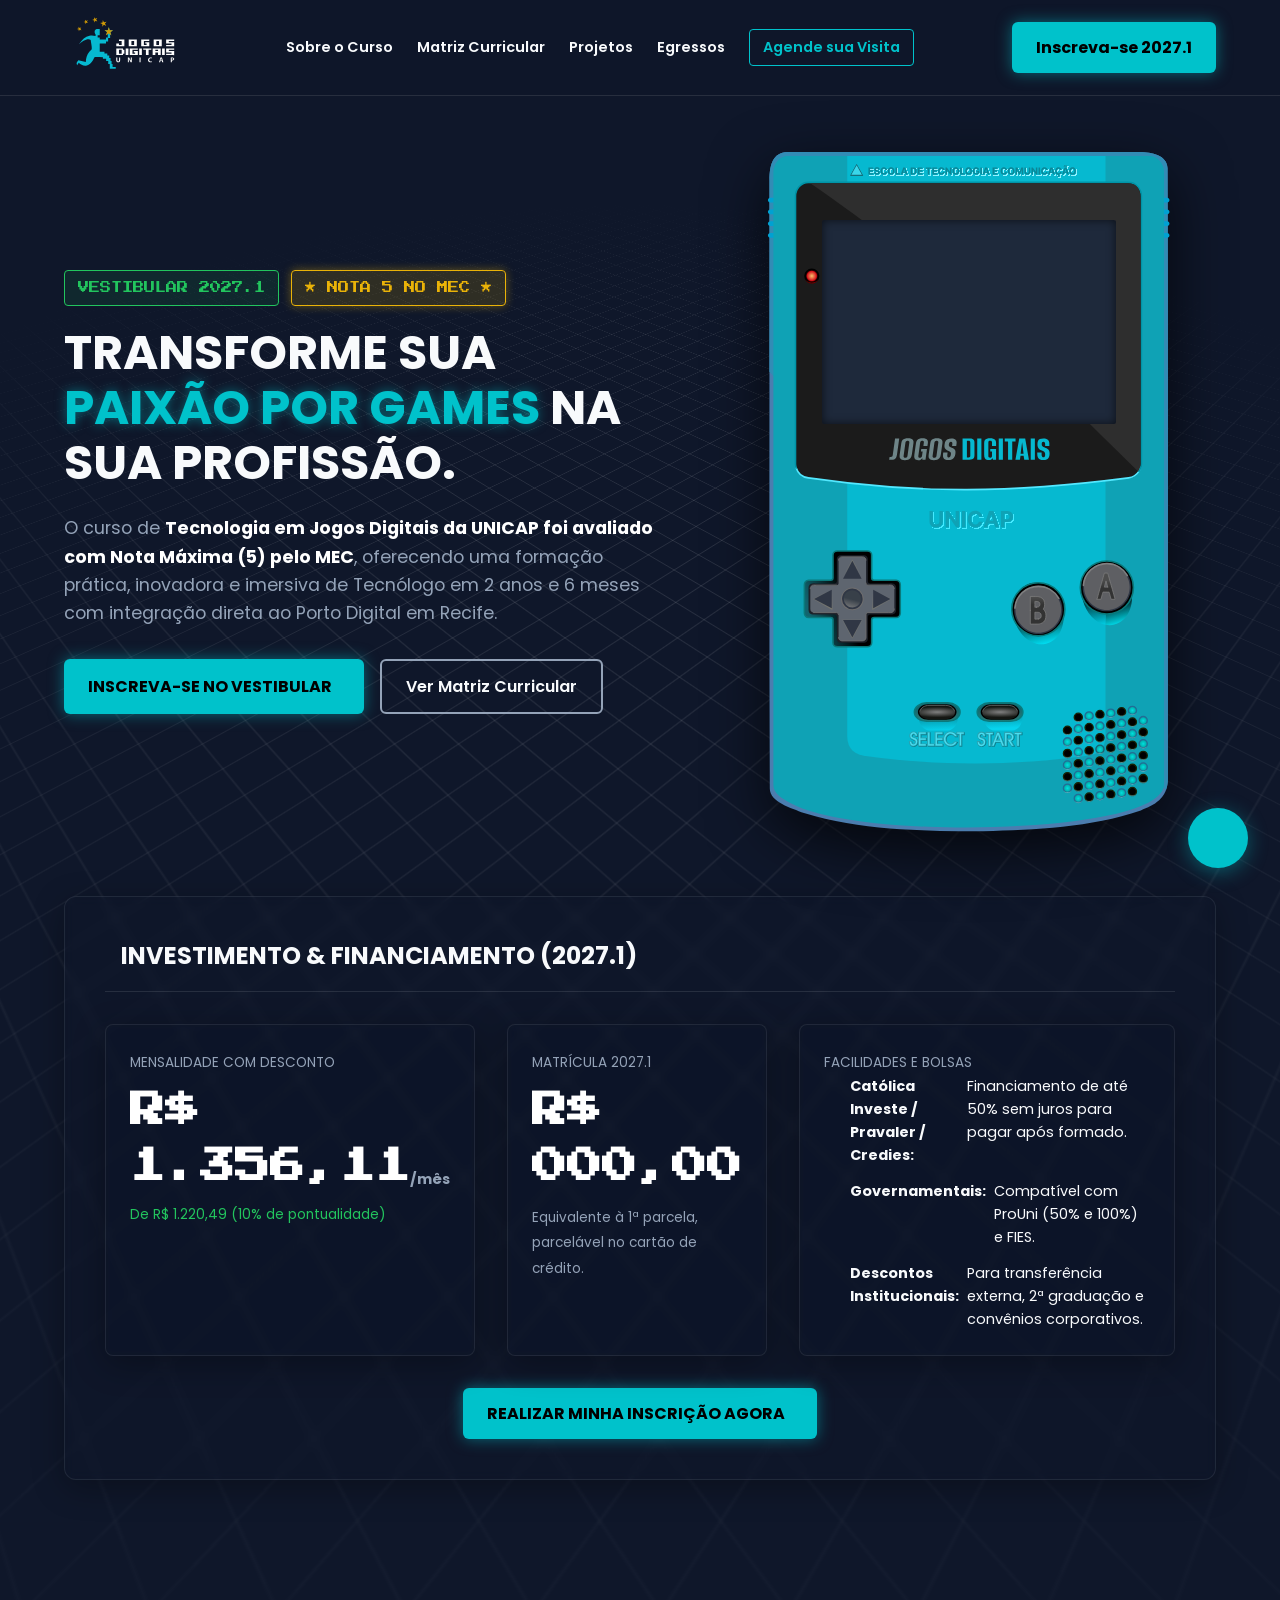
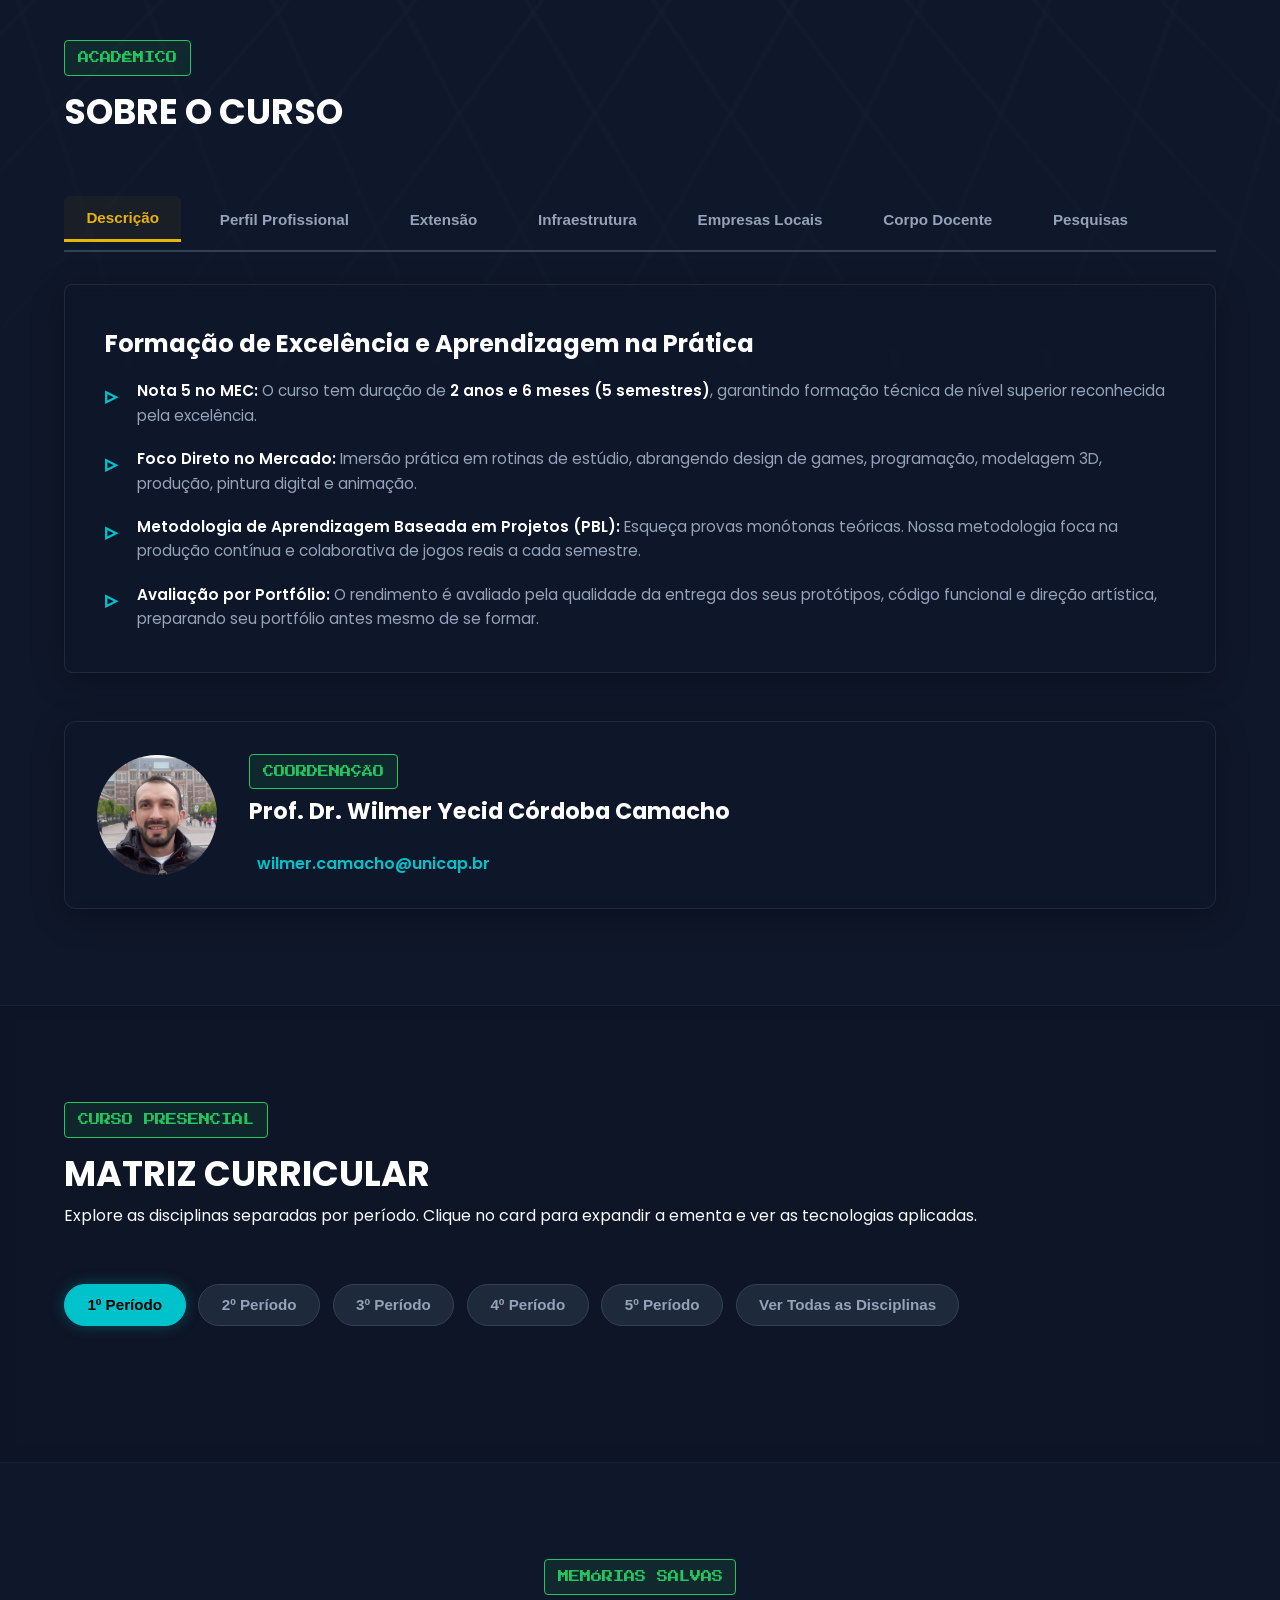
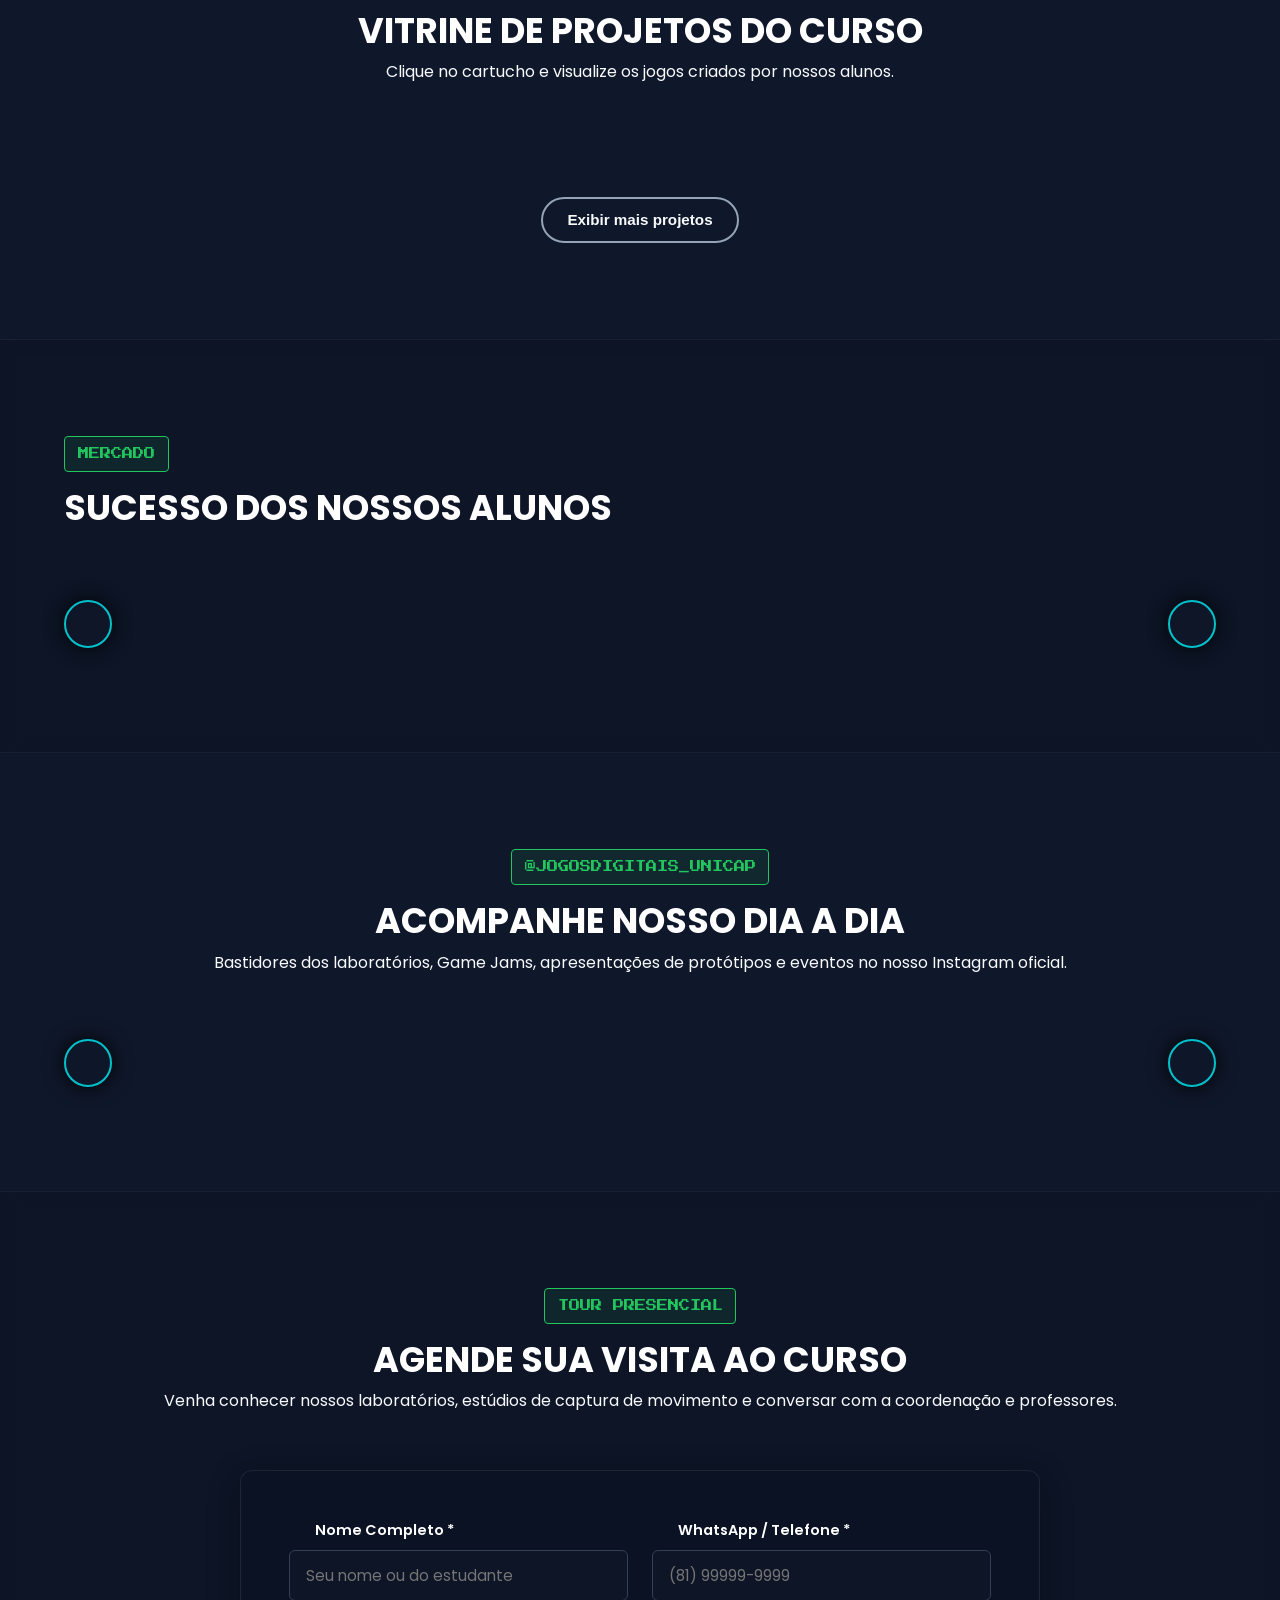
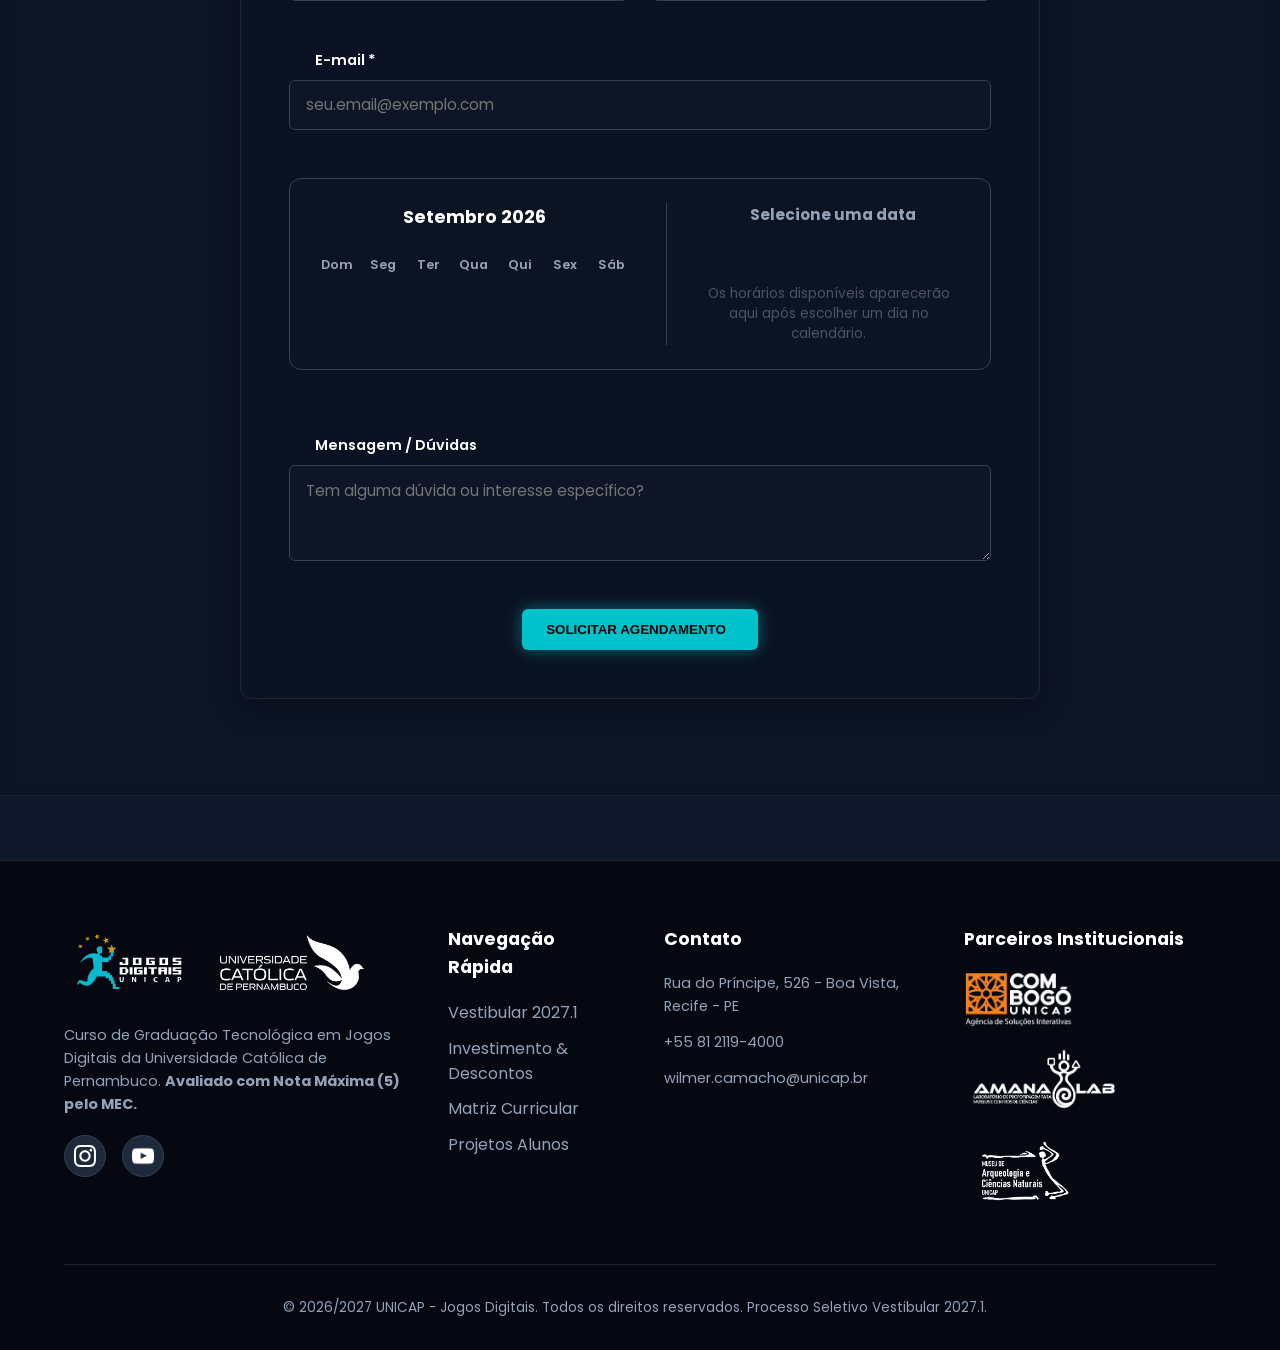
==== commit 564bd6d9: "Price Fix" ====
--- a/index.html
+++ b/index.html
@@ -80,8 +80,8 @@
                     <div class="inv-grid">
                         <div class="inv-box highlight-box">
                             <span class="label">Mensalidade com Desconto</span>
-                            <div class="price">R$ 0.000,00<span class="period">/mês</span></div>
-                            <span class="old-price">De R$ 0.000,00 (10% de pontualidade)</span>
+                            <div class="price">R$ 1.356,11<span class="period">/mês</span></div>
+                            <span class="old-price">De R$ 1.220,49 (10% de pontualidade)</span>
                         </div>
                         <div class="inv-box">
                             <span class="label">Matrícula 2027.1</span>
